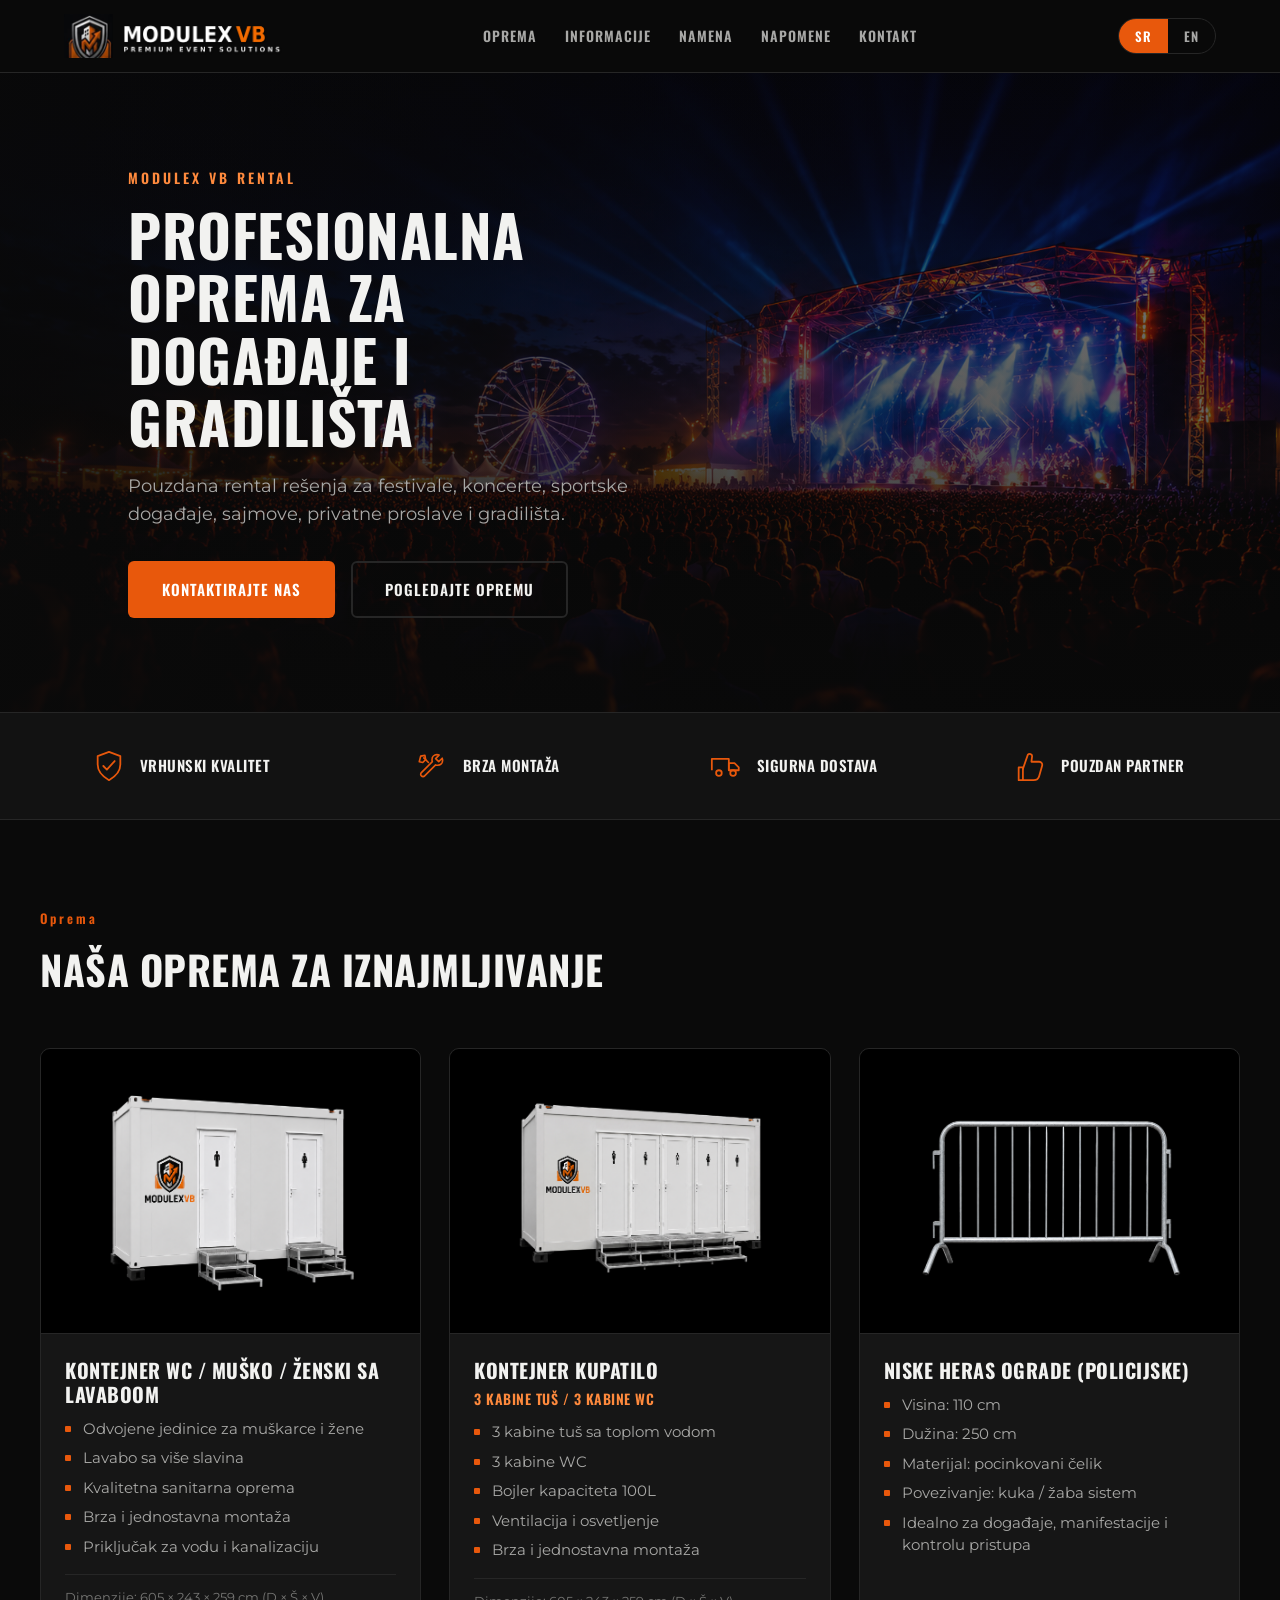
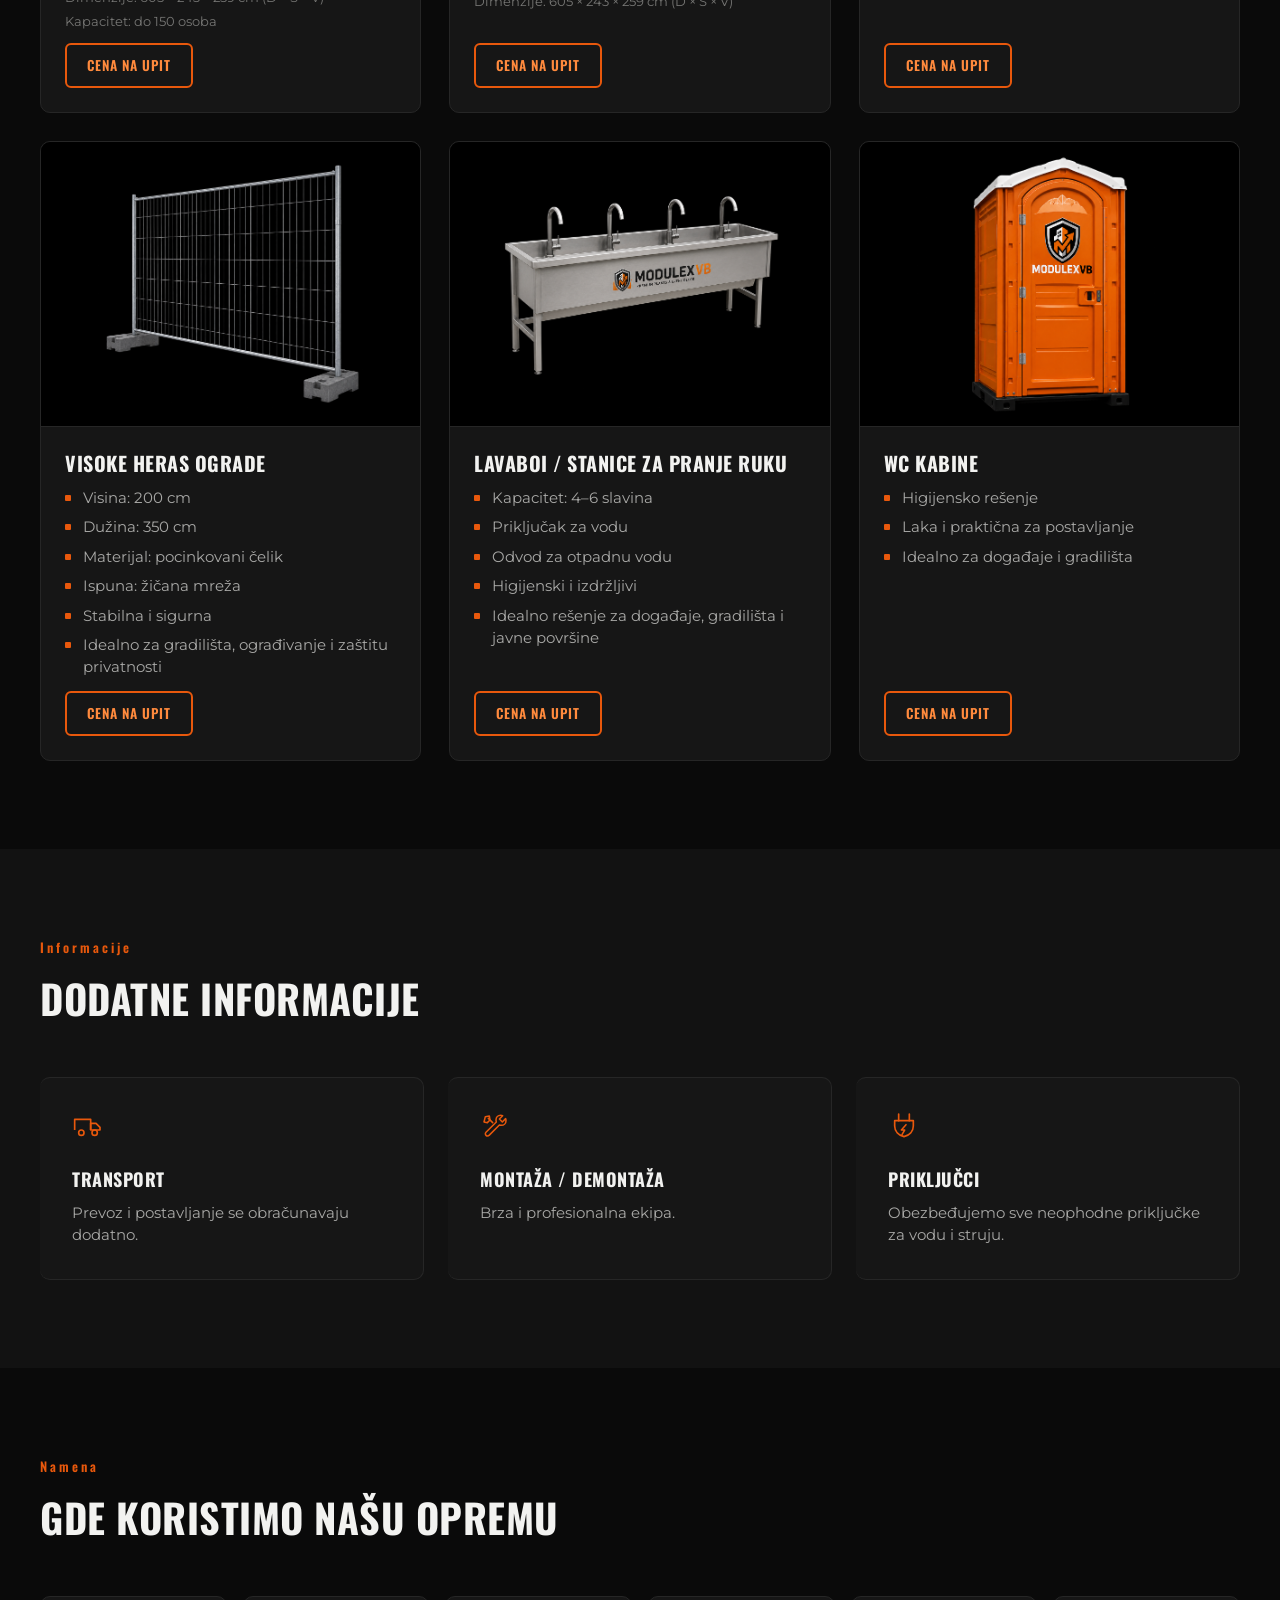
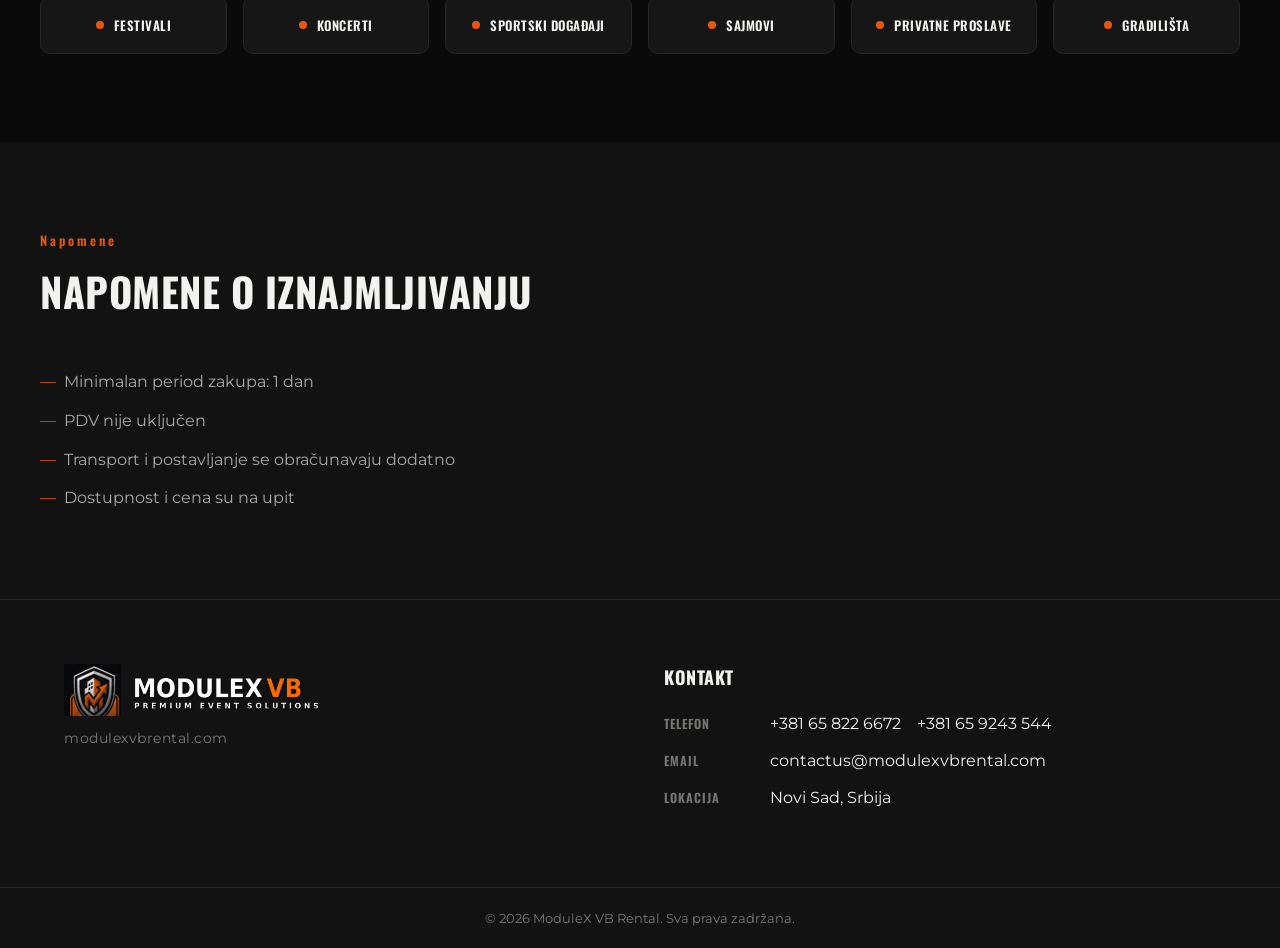
==== index.html @ 227550fa "changed the email address" ====
<!DOCTYPE html>
<html lang="sr">
<head>
<meta charset="UTF-8">
<meta name="viewport" content="width=device-width, initial-scale=1.0">
<title>ModuleX VB Rental — Profesionalna oprema za događaje i gradilišta</title>
<meta name="description" content="ModuleX VB Rental — premium rental oprema za festivale, koncerte, sportske događaje, sajmove i gradilišta. Kontejneri, Heras ograde, lavaboi, WC kabine.">
<link rel="icon" href="assets/logo.png" type="image/png">
<link rel="preconnect" href="https://fonts.googleapis.com">
<link rel="preconnect" href="https://fonts.gstatic.com" crossorigin>
<link href="https://fonts.googleapis.com/css2?family=Oswald:wght@500;600;700&family=Montserrat:wght@400;500;600;700&display=swap" rel="stylesheet">
<link rel="stylesheet" href="styles.css">
</head>
<body>

<header class="site-header" id="top">
  <div class="header-inner">
    <a href="#top" class="brand">
      <img src="assets/logo.png" alt="ModuleX VB Rental" class="brand-logo">
    </a>

    <nav class="main-nav" id="mainNav">
      <a href="#equipment" data-i18n="nav.equipment">Oprema</a>
      <a href="#info" data-i18n="nav.info">Informacije</a>
      <a href="#usecases" data-i18n="nav.usecases">Namena</a>
      <a href="#notes" data-i18n="nav.notes">Napomene</a>
      <a href="#contact" data-i18n="nav.contact">Kontakt</a>
    </nav>

    <div class="header-actions">
      <div class="lang-switch" role="group" aria-label="Language switch">
        <button type="button" class="lang-btn active" data-lang="sr">SR</button>
        <button type="button" class="lang-btn" data-lang="en">EN</button>
      </div>
      <button class="nav-toggle" id="navToggle" aria-label="Menu" aria-expanded="false">
        <span></span><span></span><span></span>
      </button>
    </div>
  </div>
</header>

<main>

  <!-- HERO -->
  <section class="hero">
    <div class="hero-bg" style="background-image:url('assets/hero-event.png')"></div>
    <div class="hero-scrim"></div>
    <div class="hero-content fade-in">
      <p class="eyebrow" data-i18n="hero.eyebrow">MODULEX VB RENTAL</p>
      <h1 data-i18n="hero.headline">Profesionalna oprema za događaje i gradilišta</h1>
      <p class="hero-sub" data-i18n="hero.sub">Pouzdana rental rešenja za festivale, koncerte, sportske događaje, sajmove, privatne proslave i gradilišta.</p>
      <div class="hero-ctas">
        <a href="#contact" class="btn btn-primary" data-i18n="hero.cta">Kontaktirajte nas</a>
        <a href="#equipment" class="btn btn-ghost" data-i18n="hero.cta2">Pogledajte opremu</a>
      </div>
    </div>
  </section>

  <!-- BENEFITS STRIP -->
  <section class="benefits">
    <div class="benefits-inner">
      <div class="benefit">
        <svg viewBox="0 0 48 48" class="benefit-icon"><path d="M24 4 L40 10 V22 C40 32 33 39 24 44 C15 39 8 32 8 22 V10 Z" fill="none" stroke="currentColor" stroke-width="2.5" stroke-linejoin="round"/><path d="M16 24 L21 29 L32 17" fill="none" stroke="currentColor" stroke-width="2.5" stroke-linecap="round" stroke-linejoin="round"/></svg>
        <span data-i18n="benefits.quality">Vrhunski kvalitet</span>
      </div>
      <div class="benefit">
        <svg viewBox="0 0 48 48" class="benefit-icon"><path d="M31 8C27 8 24 11 24 15C24 16 24.2 17 24.5 17.9L9 33.4C7.7 34.7 7.7 36.8 9 38C10.3 39.3 12.4 39.3 13.6 38L29.1 22.5C30 22.8 31 23 32 23C36 23 39 20 39 16C39 14.9 38.8 13.9 38.4 13L33.5 17.9L29.1 13.5L34 8.6C33.1 8.2 32.1 8 31 8Z" fill="none" stroke="currentColor" stroke-width="2.3" stroke-linejoin="round" stroke-linecap="round"/><path d="M8 10L14 9L15 15L11 19L6 18Z" fill="none" stroke="currentColor" stroke-width="2.3" stroke-linejoin="round"/><path d="M12.5 12.5L19 19" stroke="currentColor" stroke-width="2.3" stroke-linecap="round"/></svg>
        <span data-i18n="benefits.setup">Brza montaža</span>
      </div>
      <div class="benefit">
        <svg viewBox="0 0 48 48" class="benefit-icon"><path d="M4 30V14H28V30" fill="none" stroke="currentColor" stroke-width="2.5" stroke-linejoin="round"/><path d="M28 20H36L42 26V30H28Z" fill="none" stroke="currentColor" stroke-width="2.5" stroke-linejoin="round"/><circle cx="14" cy="34" r="4" fill="none" stroke="currentColor" stroke-width="2.5"/><circle cx="34" cy="34" r="4" fill="none" stroke="currentColor" stroke-width="2.5"/></svg>
        <span data-i18n="benefits.delivery">Sigurna dostava</span>
      </div>
      <div class="benefit">
        <svg viewBox="0 0 48 48" class="benefit-icon"><path d="M14 26V44H8V26Z" fill="none" stroke="currentColor" stroke-width="2.5" stroke-linejoin="round"/><path d="M14 28L21 8C23 6 27 7 27 10L26 18H37C40 18 42 21 41 24L37 38C36 42 33 44 29 44H14" fill="none" stroke="currentColor" stroke-width="2.5" stroke-linejoin="round" stroke-linecap="round"/></svg>
        <span data-i18n="benefits.partner">Pouzdan partner</span>
      </div>
    </div>
  </section>

  <!-- EQUIPMENT / PRODUCTS -->
  <section class="section" id="equipment">
    <div class="section-inner">
      <p class="section-eyebrow" data-i18n="equipment.eyebrow">Oprema</p>
      <h2 data-i18n="equipment.title">Naša oprema za iznajmljivanje</h2>

      <div class="product-grid">

        <!-- Product 1 -->
        <article class="product-card">
          <div class="product-media"><img src="assets/product-wc-container.png" alt="WC kontejner muško/žensko sa lavaboom"></div>
          <div class="product-body">
            <h3 data-i18n="p1.title">Kontejner WC / muško / ženski sa lavaboom</h3>
            <ul class="product-list">
              <li data-i18n="p1.b1">Odvojene jedinice za muškarce i žene</li>
              <li data-i18n="p1.b2">Lavabo sa više slavina</li>
              <li data-i18n="p1.b3">Kvalitetna sanitarna oprema</li>
              <li data-i18n="p1.b4">Brza i jednostavna montaža</li>
              <li data-i18n="p1.b5">Priključak za vodu i kanalizaciju</li>
            </ul>
            <div class="product-specs">
              <span data-i18n="p1.dim">Dimenzije: 605 × 243 × 259 cm (D × Š × V)</span>
              <span data-i18n="p1.cap">Kapacitet: do 150 osoba</span>
            </div>
            <a href="#contact" class="price-badge" data-i18n="price.onrequest">Cena na upit</a>
          </div>
        </article>

        <!-- Product 2 -->
        <article class="product-card">
          <div class="product-media"><img src="assets/product-bathroom-container.png" alt="Kontejner kupatilo"></div>
          <div class="product-body">
            <h3 data-i18n="p2.title">Kontejner kupatilo</h3>
            <p class="product-subtitle" data-i18n="p2.subtitle">3 kabine tuš / 3 kabine WC</p>
            <ul class="product-list">
              <li data-i18n="p2.b1">3 kabine tuš sa toplom vodom</li>
              <li data-i18n="p2.b2">3 kabine WC</li>
              <li data-i18n="p2.b3">Bojler kapaciteta 100L</li>
              <li data-i18n="p2.b4">Ventilacija i osvetljenje</li>
              <li data-i18n="p2.b5">Brza i jednostavna montaža</li>
            </ul>
            <div class="product-specs">
              <span data-i18n="p2.dim">Dimenzije: 605 × 243 × 259 cm (D × Š × V)</span>
            </div>
            <a href="#contact" class="price-badge" data-i18n="price.onrequest">Cena na upit</a>
          </div>
        </article>

        <!-- Product 3A -->
        <article class="product-card">
          <div class="product-media"><img src="assets/product-heras-low.png" alt="Niske Heras ograde"></div>
          <div class="product-body">
            <h3 data-i18n="p3a.title">Niske Heras ograde (policijske)</h3>
            <ul class="product-list">
              <li data-i18n="p3a.b1">Visina: 110 cm</li>
              <li data-i18n="p3a.b2">Dužina: 250 cm</li>
              <li data-i18n="p3a.b3">Materijal: pocinkovani čelik</li>
              <li data-i18n="p3a.b4">Povezivanje: kuka / žaba sistem</li>
              <li data-i18n="p3a.b5">Idealno za događaje, manifestacije i kontrolu pristupa</li>
            </ul>
            <a href="#contact" class="price-badge" data-i18n="price.onrequest">Cena na upit</a>
          </div>
        </article>

        <!-- Product 3B -->
        <article class="product-card">
          <div class="product-media"><img src="assets/product-heras-high.png" alt="Visoke Heras ograde"></div>
          <div class="product-body">
            <h3 data-i18n="p3b.title">Visoke Heras ograde</h3>
            <ul class="product-list">
              <li data-i18n="p3b.b1">Visina: 200 cm</li>
              <li data-i18n="p3b.b2">Dužina: 350 cm</li>
              <li data-i18n="p3b.b3">Materijal: pocinkovani čelik</li>
              <li data-i18n="p3b.b4">Ispuna: žičana mreža</li>
              <li data-i18n="p3b.b5">Stabilna i sigurna</li>
              <li data-i18n="p3b.b6">Idealno za gradilišta, ograđivanje i zaštitu privatnosti</li>
            </ul>
            <a href="#contact" class="price-badge" data-i18n="price.onrequest">Cena na upit</a>
          </div>
        </article>

        <!-- Product 4 -->
        <article class="product-card">
          <div class="product-media"><img src="assets/product-handwash.png" alt="Lavaboi / stanice za pranje ruku"></div>
          <div class="product-body">
            <h3 data-i18n="p4.title">Lavaboi / stanice za pranje ruku</h3>
            <ul class="product-list">
              <li data-i18n="p4.b1">Kapacitet: 4–6 slavina</li>
              <li data-i18n="p4.b2">Priključak za vodu</li>
              <li data-i18n="p4.b3">Odvod za otpadnu vodu</li>
              <li data-i18n="p4.b4">Higijenski i izdržljivi</li>
              <li data-i18n="p4.b5">Idealno rešenje za događaje, gradilišta i javne površine</li>
            </ul>
            <a href="#contact" class="price-badge" data-i18n="price.onrequest">Cena na upit</a>
          </div>
        </article>

        <!-- Product 5 -->
        <article class="product-card">
          <div class="product-media"><img src="assets/product-portable-wc.png" alt="WC kabine"></div>
          <div class="product-body">
            <h3 data-i18n="p5.title">WC kabine</h3>
            <ul class="product-list">
              <li data-i18n="p5.b1">Higijensko rešenje</li>
              <li data-i18n="p5.b2">Laka i praktična za postavljanje</li>
              <li data-i18n="p5.b3">Idealno za događaje i gradilišta</li>
            </ul>
            <a href="#contact" class="price-badge" data-i18n="price.onrequest">Cena na upit</a>
          </div>
        </article>

      </div>
    </div>
  </section>

  <!-- ADDITIONAL INFO -->
  <section class="section section-alt" id="info">
    <div class="section-inner">
      <p class="section-eyebrow" data-i18n="info.eyebrow">Informacije</p>
      <h2 data-i18n="info.title">Dodatne informacije</h2>
      <div class="info-grid">
        <div class="info-card">
          <svg viewBox="0 0 48 48" class="info-icon"><path d="M4 30V14H28V30" fill="none" stroke="currentColor" stroke-width="2.5" stroke-linejoin="round"/><path d="M28 20H36L42 26V30H28Z" fill="none" stroke="currentColor" stroke-width="2.5" stroke-linejoin="round"/><circle cx="14" cy="34" r="4" fill="none" stroke="currentColor" stroke-width="2.5"/><circle cx="34" cy="34" r="4" fill="none" stroke="currentColor" stroke-width="2.5"/></svg>
          <h3 data-i18n="info.transport.title">Transport</h3>
          <p data-i18n="info.transport.text">Prevoz i postavljanje se obračunavaju dodatno.</p>
        </div>
        <div class="info-card">
          <svg viewBox="0 0 48 48" class="info-icon"><path d="M31 8C27 8 24 11 24 15C24 16 24.2 17 24.5 17.9L9 33.4C7.7 34.7 7.7 36.8 9 38C10.3 39.3 12.4 39.3 13.6 38L29.1 22.5C30 22.8 31 23 32 23C36 23 39 20 39 16C39 14.9 38.8 13.9 38.4 13L33.5 17.9L29.1 13.5L34 8.6C33.1 8.2 32.1 8 31 8Z" fill="none" stroke="currentColor" stroke-width="2.3" stroke-linejoin="round" stroke-linecap="round"/><path d="M8 10L14 9L15 15L11 19L6 18Z" fill="none" stroke="currentColor" stroke-width="2.3" stroke-linejoin="round"/><path d="M12.5 12.5L19 19" stroke="currentColor" stroke-width="2.3" stroke-linecap="round"/></svg>
          <h3 data-i18n="info.install.title">Montaža / demontaža</h3>
          <p data-i18n="info.install.text">Brza i profesionalna ekipa.</p>
        </div>
        <div class="info-card">
          <svg viewBox="0 0 48 48" class="info-icon"><path d="M16 6V16M32 6V16" stroke="currentColor" stroke-width="2.5" stroke-linecap="round"/><path d="M10 16H38V24C38 32 32 38 24 40C16 38 10 32 10 24V16Z" fill="none" stroke="currentColor" stroke-width="2.5" stroke-linejoin="round"/><path d="M27 22L20 30H25L21 37" fill="none" stroke="currentColor" stroke-width="2.3" stroke-linecap="round" stroke-linejoin="round"/></svg>
          <h3 data-i18n="info.conn.title">Priključci</h3>
          <p data-i18n="info.conn.text">Obezbeđujemo sve neophodne priključke za vodu i struju.</p>
        </div>
      </div>
    </div>
  </section>

  <!-- USE CASES -->
  <section class="section" id="usecases">
    <div class="section-inner">
      <p class="section-eyebrow" data-i18n="usecases.eyebrow">Namena</p>
      <h2 data-i18n="usecases.title">Gde koristimo našu opremu</h2>
      <div class="usecase-strip">
        <div class="usecase"><span class="usecase-dot"></span><span data-i18n="usecases.festivals">Festivali</span></div>
        <div class="usecase"><span class="usecase-dot"></span><span data-i18n="usecases.concerts">Koncerti</span></div>
        <div class="usecase"><span class="usecase-dot"></span><span data-i18n="usecases.sports">Sportski događaji</span></div>
        <div class="usecase"><span class="usecase-dot"></span><span data-i18n="usecases.fairs">Sajmovi</span></div>
        <div class="usecase"><span class="usecase-dot"></span><span data-i18n="usecases.private">Privatne proslave</span></div>
        <div class="usecase"><span class="usecase-dot"></span><span data-i18n="usecases.sites">Gradilišta</span></div>
      </div>
    </div>
  </section>

  <!-- NOTES -->
  <section class="section section-alt" id="notes">
    <div class="section-inner">
      <p class="section-eyebrow" data-i18n="notes.eyebrow">Napomene</p>
      <h2 data-i18n="notes.title">Napomene o iznajmljivanju</h2>
      <ul class="notes-list">
        <li data-i18n="notes.n1">Minimalan period zakupa: 1 dan</li>
        <li data-i18n="notes.n2">PDV nije uključen</li>
        <li data-i18n="notes.n3">Transport i postavljanje se obračunavaju dodatno</li>
        <li data-i18n="notes.n4">Dostupnost i cena su na upit</li>
      </ul>
    </div>
  </section>

</main>

<!-- FOOTER / CONTACT -->
<footer class="site-footer" id="contact">
  <div class="footer-inner">
    <div class="footer-brand">
      <img src="assets/logo.png" alt="ModuleX VB Rental" class="footer-logo">
      <p class="footer-domain">modulexvbrental.com</p>
    </div>

    <div class="footer-contact">
      <h3 data-i18n="contact.title">Kontakt</h3>
      <div class="contact-row">
        <span class="contact-label" data-i18n="contact.phone">Telefon</span>
        <a href="tel:+381658226672">+381 65 822 6672</a>
        <a href="tel:+381659243544">+381 65 9243 544</a>
      </div>
      <div class="contact-row">
        <span class="contact-label" data-i18n="contact.email">Email</span>
        <a href="mailto:modulexre@proton.me">contactus@modulexvbrental.com</a>
      </div>
      <div class="contact-row">
        <span class="contact-label" data-i18n="contact.location">Lokacija</span>
        <span data-i18n="contact.locationValue">Novi Sad, Srbija</span>
      </div>
    </div>
  </div>
  <div class="footer-bottom">
    <p>&copy; 2026 ModuleX VB Rental. <span data-i18n="footer.rights">Sva prava zadržana.</span></p>
  </div>
</footer>

<script src="script.js"></script>
</body>
</html>
---- styles.css ----
/* ===== ModuleX VB Rental — styles.css ===== */

:root{
  --bg: #0a0a0a;
  --bg-alt: #121212;
  --panel: #161616;
  --panel-border: #262626;
  --text: #f2f2f0;
  --text-dim: #a8a8a6;
  --text-faint: #767674;
  --orange: #e8580c;
  --orange-light: #ff8a3d;
  --orange-glow: rgba(232, 88, 12, 0.35);

  --font-head: 'Oswald', 'Arial Narrow', sans-serif;
  --font-body: 'Montserrat', 'Segoe UI', sans-serif;

  --container: 1200px;
  --radius: 10px;
}

*, *::before, *::after{ box-sizing: border-box; }

html{ scroll-behavior: smooth; }

body{
  margin: 0;
  background: var(--bg);
  color: var(--text);
  font-family: var(--font-body);
  line-height: 1.55;
  -webkit-font-smoothing: antialiased;
}

h1, h2, h3{
  font-family: var(--font-head);
  font-weight: 700;
  text-transform: uppercase;
  letter-spacing: 0.5px;
  margin: 0 0 16px;
  color: var(--text);
}

p{ margin: 0 0 12px; color: var(--text-dim); }

a{ color: inherit; text-decoration: none; }

ul{ margin: 0; padding: 0; list-style: none; }

img{ max-width: 100%; display: block; }

/* ===== Header ===== */

.site-header{
  position: sticky;
  top: 0;
  z-index: 100;
  background: rgba(10,10,10,0.86);
  backdrop-filter: blur(10px);
  border-bottom: 1px solid var(--panel-border);
}

.header-inner{
  max-width: var(--container);
  margin: 0 auto;
  padding: 14px 24px;
  display: flex;
  align-items: center;
  justify-content: space-between;
  gap: 20px;
}

.brand{ display: flex; align-items: center; }
.brand-logo{ height: 44px; width: auto; }

.main-nav{
  display: flex;
  gap: 28px;
  flex: 1;
  justify-content: center;
}

.main-nav a{
  font-family: var(--font-head);
  font-size: 14px;
  font-weight: 600;
  letter-spacing: 1px;
  text-transform: uppercase;
  color: var(--text-dim);
  transition: color 0.2s ease;
  white-space: nowrap;
}

.main-nav a:hover{ color: var(--orange-light); }

.header-actions{ display: flex; align-items: center; gap: 16px; }

.lang-switch{
  display: flex;
  border: 1px solid var(--panel-border);
  border-radius: 999px;
  overflow: hidden;
}

.lang-btn{
  background: transparent;
  border: none;
  color: var(--text-dim);
  font-family: var(--font-head);
  font-size: 13px;
  font-weight: 600;
  letter-spacing: 1px;
  padding: 7px 16px;
  cursor: pointer;
  transition: background 0.2s ease, color 0.2s ease;
}

.lang-btn.active{
  background: var(--orange);
  color: #fff;
}

.lang-btn:not(.active):hover{ color: var(--text); }

.nav-toggle{
  display: none;
  flex-direction: column;
  gap: 5px;
  background: none;
  border: none;
  cursor: pointer;
  padding: 6px;
}

.nav-toggle span{
  width: 24px;
  height: 2px;
  background: var(--text);
  display: block;
}

/* ===== Hero ===== */

.hero{
  position: relative;
  min-height: 640px;
  display: flex;
  align-items: center;
  overflow: hidden;
  border-bottom: 1px solid var(--panel-border);
}

.hero-bg{
  position: absolute;
  inset: 0;
  background-size: cover;
  background-position: center;
  filter: saturate(1.1) contrast(1.05);
  transform: scale(1.02);
}

.hero-scrim{
  position: absolute;
  inset: 0;
  background:
    linear-gradient(180deg, rgba(10,10,10,0.35) 0%, rgba(10,10,10,0.55) 55%, rgba(10,10,10,0.85) 100%),
    linear-gradient(90deg, rgba(10,10,10,0.75) 0%, rgba(10,10,10,0.35) 55%, rgba(10,10,10,0.2) 100%);
}

.hero-content{
  position: relative;
  z-index: 2;
  margin: 0;
  padding: 0 24px 0 10%;
  width: 100%;
  max-width: 720px;
  opacity: 0;
  transform: translateY(18px);
  animation: fadeUp 0.9s ease forwards 0.15s;
}

@keyframes fadeUp{
  to{ opacity: 1; transform: translateY(0); }
}

.eyebrow{
  color: var(--orange-light);
  font-family: var(--font-head);
  font-weight: 600;
  letter-spacing: 3px;
  font-size: 14px;
  margin-bottom: 14px;
}

.hero h1{
  font-size: clamp(34px, 5vw, 58px);
  line-height: 1.08;
  margin-bottom: 20px;
  max-width: 14ch;
}

.hero-sub{
  font-size: 18px;
  color: var(--text-dim);
  max-width: 46ch;
  margin-bottom: 32px;
}

.hero-ctas{ display: flex; flex-wrap: wrap; gap: 16px; }

.btn{
  display: inline-flex;
  align-items: center;
  justify-content: center;
  padding: 15px 32px;
  font-family: var(--font-head);
  font-weight: 600;
  font-size: 15px;
  letter-spacing: 1px;
  text-transform: uppercase;
  border-radius: 6px;
  transition: transform 0.2s ease, box-shadow 0.2s ease, background 0.2s ease, border-color 0.2s ease;
  cursor: pointer;
  border: 2px solid transparent;
}

.btn-primary{
  background: var(--orange);
  color: #fff;
  box-shadow: 0 0 0 rgba(232,88,12,0);
}

.btn-primary:hover{
  box-shadow: 0 0 28px var(--orange-glow);
  transform: translateY(-2px);
}

.btn-ghost{
  background: transparent;
  border-color: var(--panel-border);
  color: var(--text);
}

.btn-ghost:hover{
  border-color: var(--orange);
  color: var(--orange-light);
  box-shadow: 0 0 20px var(--orange-glow);
}

/* ===== Benefits strip ===== */

.benefits{
  background: var(--bg-alt);
  border-bottom: 1px solid var(--panel-border);
  padding: 36px 24px;
}

.benefits-inner{
  max-width: var(--container);
  margin: 0 auto;
  display: grid;
  grid-template-columns: repeat(4, 1fr);
  gap: 24px;
}

.benefit{
  display: flex;
  align-items: center;
  gap: 14px;
  justify-content: center;
}

.benefit-icon{
  width: 34px;
  height: 34px;
  color: var(--orange);
  flex-shrink: 0;
}

.benefit span{
  font-family: var(--font-head);
  font-weight: 600;
  letter-spacing: 0.5px;
  font-size: 15px;
  text-transform: uppercase;
}

/* ===== Sections ===== */

.section{ padding: 88px 24px; }
.section-alt{ background: var(--bg-alt); }

.section-inner{ max-width: var(--container); margin: 0 auto; }

.section-eyebrow{
  color: var(--orange);
  font-family: var(--font-head);
  font-weight: 600;
  letter-spacing: 3px;
  font-size: 13px;
  margin-bottom: 10px;
}

.section h2{
  font-size: clamp(28px, 3.4vw, 40px);
  margin-bottom: 48px;
}

/* ===== Product grid ===== */

.product-grid{
  display: grid;
  grid-template-columns: repeat(3, 1fr);
  gap: 28px;
}

.product-card{
  background: var(--panel);
  border: 1px solid var(--panel-border);
  border-radius: var(--radius);
  overflow: hidden;
  display: flex;
  flex-direction: column;
  transition: border-color 0.25s ease, box-shadow 0.25s ease, transform 0.25s ease;
}

.product-card:hover{
  border-color: var(--orange);
  box-shadow: 0 0 32px var(--orange-glow);
  transform: translateY(-4px);
}

.product-media{
  aspect-ratio: 4/3;
  overflow: hidden;
  border-bottom: 1px solid var(--panel-border);
  background: #000;
}

.product-media img{ width: 100%; height: 100%; object-fit: contain; }

.product-body{
  padding: 24px;
  display: flex;
  flex-direction: column;
  gap: 12px;
  flex: 1;
}

.product-body h3{
  font-size: 20px;
  margin-bottom: 0;
  line-height: 1.2;
}

.product-subtitle{
  color: var(--orange-light);
  font-family: var(--font-head);
  font-weight: 600;
  letter-spacing: 0.5px;
  font-size: 14px;
  text-transform: uppercase;
  margin: -6px 0 0;
}

.product-list{ display: flex; flex-direction: column; gap: 7px; }

.product-list li{
  color: var(--text-dim);
  font-size: 14.5px;
  padding-left: 18px;
  position: relative;
}

.product-list li::before{
  content: '';
  position: absolute;
  left: 0;
  top: 8px;
  width: 6px;
  height: 6px;
  background: var(--orange);
  border-radius: 1px;
}

.product-specs{
  display: flex;
  flex-direction: column;
  gap: 4px;
  font-size: 13px;
  color: var(--text-faint);
  border-top: 1px solid var(--panel-border);
  padding-top: 12px;
  margin-top: 4px;
}

.price-badge{
  margin-top: auto;
  align-self: flex-start;
  background: transparent;
  border: 2px solid var(--orange);
  color: var(--orange-light);
  font-family: var(--font-head);
  font-weight: 600;
  letter-spacing: 1px;
  text-transform: uppercase;
  font-size: 13.5px;
  padding: 10px 20px;
  border-radius: 6px;
  transition: background 0.2s ease, color 0.2s ease, box-shadow 0.2s ease;
}

.price-badge:hover{
  background: var(--orange);
  color: #fff;
  box-shadow: 0 0 24px var(--orange-glow);
}

/* ===== Info grid ===== */

.info-grid{
  display: grid;
  grid-template-columns: repeat(3, 1fr);
  gap: 24px;
}

.info-card{
  background: var(--panel);
  border: 1px solid var(--panel-border);
  border-left: none;
  border-radius: var(--radius);
  padding: 32px;
  transition: border-color 0.25s ease;
}

.info-card:hover{ border-color: var(--orange); }

.info-icon{ width: 32px; height: 32px; color: var(--orange); margin-bottom: 16px; }

.info-card h3{ font-size: 18px; margin-bottom: 8px; }
.info-card p{ margin-bottom: 0; font-size: 14.5px; }

/* ===== Use cases ===== */

.usecase-strip{
  display: grid;
  grid-template-columns: repeat(6, 1fr);
  gap: 16px;
}

.usecase{
  display: flex;
  align-items: center;
  justify-content: center;
  gap: 10px;
  background: var(--panel);
  border: 1px solid var(--panel-border);
  border-radius: var(--radius);
  padding: 18px 10px;
  transition: border-color 0.25s ease, transform 0.2s ease;
  font-family: var(--font-head);
  font-weight: 600;
  letter-spacing: 0.5px;
  font-size: 13px;
  text-transform: uppercase;
  white-space: nowrap;
  overflow: hidden;
  text-overflow: ellipsis;
}

.usecase:hover{ border-color: var(--orange); transform: translateY(-2px); }

.usecase-dot{
  width: 8px;
  height: 8px;
  background: var(--orange);
  border-radius: 50%;
  flex-shrink: 0;
}

.usecase span{
  text-align: center;
}

/* ===== Notes ===== */

.notes-list{
  display: flex;
  flex-direction: column;
  gap: 14px;
  max-width: 680px;
}

.notes-list li{
  color: var(--text-dim);
  font-size: 16px;
  padding-left: 24px;
  position: relative;
}

.notes-list li::before{
  content: '—';
  position: absolute;
  left: 0;
  color: var(--orange);
}

/* ===== Footer ===== */

.site-footer{
  background: var(--bg-alt);
  border-top: 1px solid var(--panel-border);
}

.footer-inner{
  max-width: var(--container);
  margin: 0 auto;
  padding: 64px 24px;
  display: grid;
  grid-template-columns: 1fr 1fr;
  gap: 48px;
}

.footer-logo{ height: 52px; width: auto; margin-bottom: 12px; }
.footer-domain{ color: var(--text-faint); font-size: 14px; letter-spacing: 0.5px; }

.footer-contact h3{ font-size: 18px; margin-bottom: 20px; }

.contact-row{
  display: flex;
  flex-wrap: wrap;
  align-items: baseline;
  gap: 8px 16px;
  margin-bottom: 12px;
  font-size: 16px;
}

.contact-label{
  font-family: var(--font-head);
  font-weight: 600;
  letter-spacing: 1px;
  text-transform: uppercase;
  font-size: 12.5px;
  color: var(--text-faint);
  min-width: 90px;
}

.contact-row a{
  transition: color 0.2s ease;
}

.contact-row a:hover{ color: var(--orange-light); }

.footer-bottom{
  border-top: 1px solid var(--panel-border);
  padding: 20px 24px;
  text-align: center;
}

.footer-bottom p{
  margin: 0;
  font-size: 13px;
  color: var(--text-faint);
}

/* ===== Responsive ===== */

@media (max-width: 980px){
  .product-grid{ grid-template-columns: repeat(2, 1fr); }
  .info-grid{ grid-template-columns: 1fr 1fr; }
  .usecase-strip{ grid-template-columns: repeat(3, 1fr); }
  .benefits-inner{ grid-template-columns: repeat(2, 1fr); }
  .footer-inner{ grid-template-columns: 1fr; gap: 32px; }
}

@media (max-width: 760px){
  .main-nav{
    position: absolute;
    top: 100%;
    left: 0;
    right: 0;
    background: rgba(10,10,10,0.98);
    border-bottom: 1px solid var(--panel-border);
    flex-direction: column;
    gap: 0;
    padding: 8px 24px;
    max-height: 0;
    overflow: hidden;
    transition: max-height 0.3s ease;
  }

  .main-nav.open{ max-height: 400px; padding: 12px 24px 20px; }

  .main-nav a{
    padding: 12px 0;
    border-bottom: 1px solid var(--panel-border);
  }

  .main-nav a:last-child{ border-bottom: none; }

  .nav-toggle{ display: flex; }

  .hero{ min-height: 560px; }
  .hero-content{ padding: 0 20px; }

  .product-grid{ grid-template-columns: 1fr; }
  .info-grid{ grid-template-columns: 1fr; }
  .usecase-strip{ grid-template-columns: repeat(2, 1fr); }
  .benefits-inner{ grid-template-columns: 1fr; }

  .section{ padding: 60px 20px; }

  .contact-row{
    flex-direction: column;
    align-items: flex-start;
    gap: 6px;
    margin-bottom: 18px;
  }

  .contact-label{ margin-bottom: 2px; }
}

@media (max-width: 420px){
  .hero-ctas{ flex-direction: column; align-items: stretch; }
}
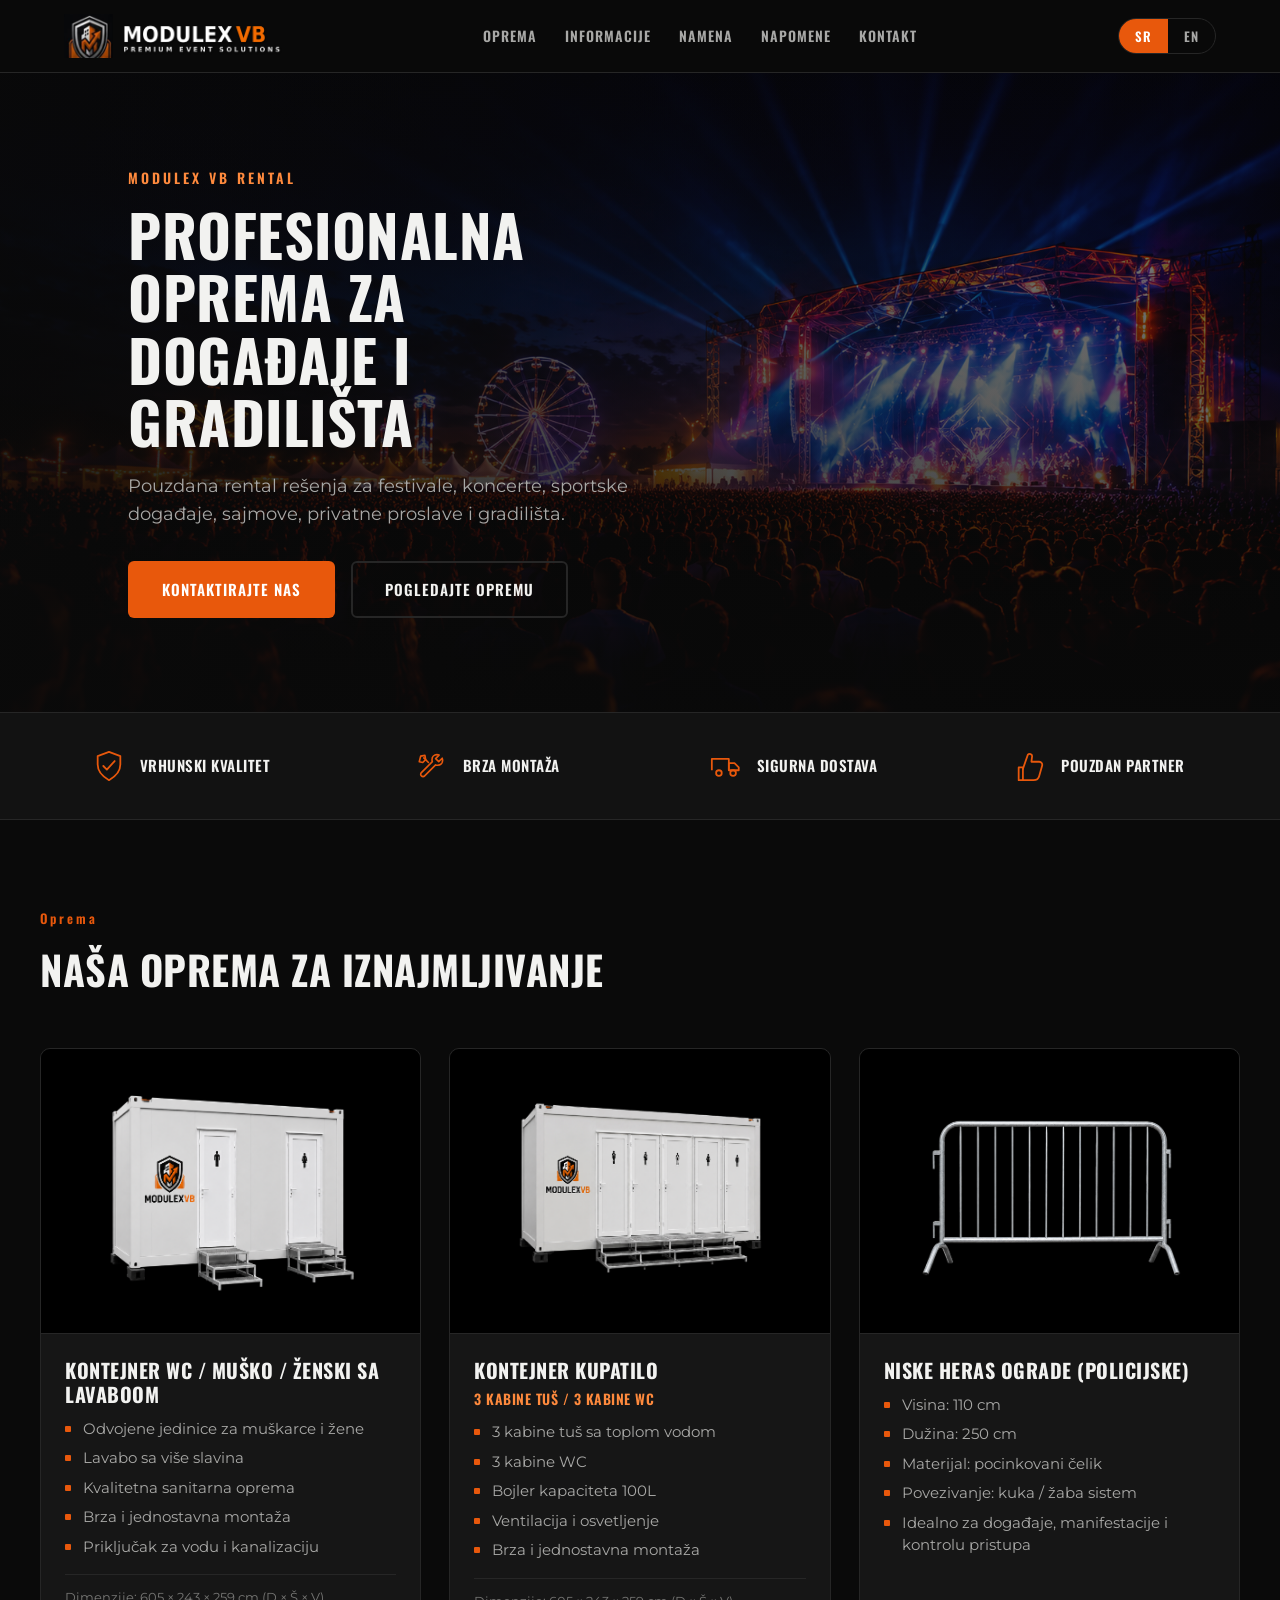
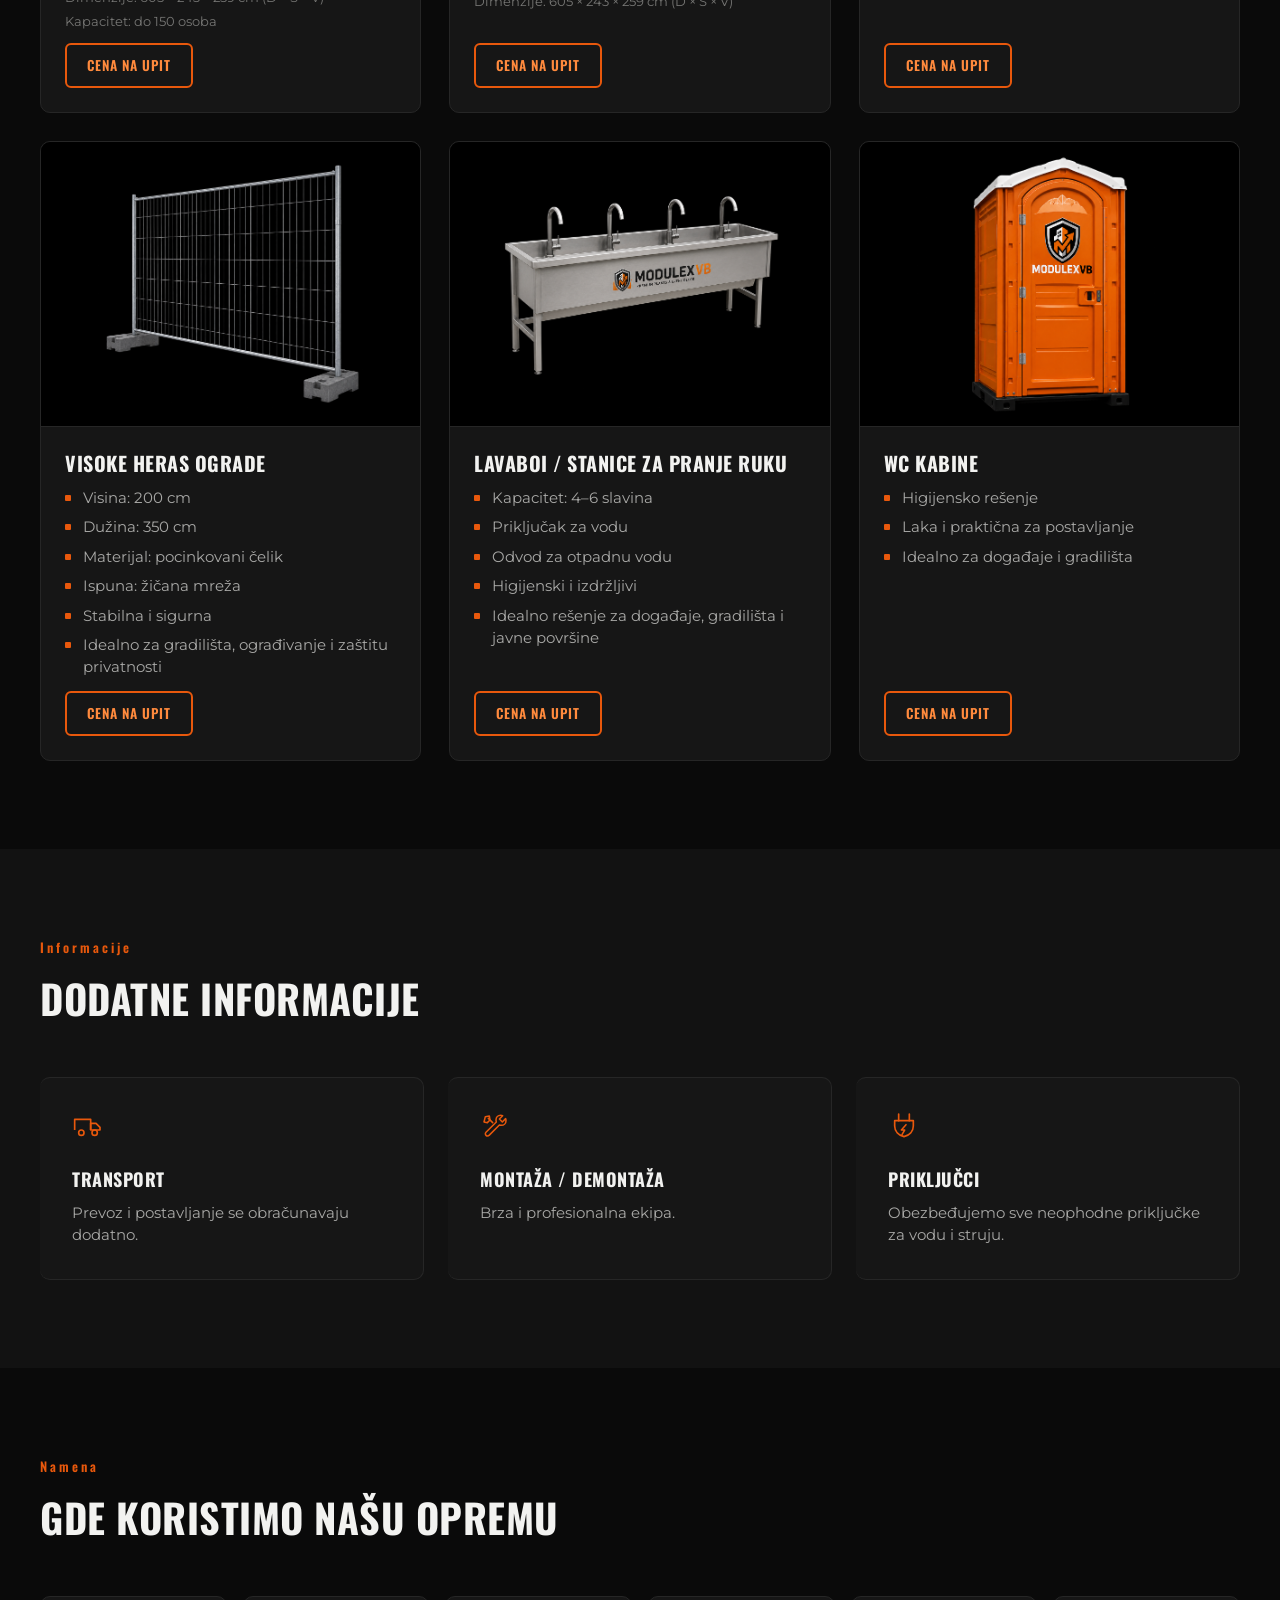
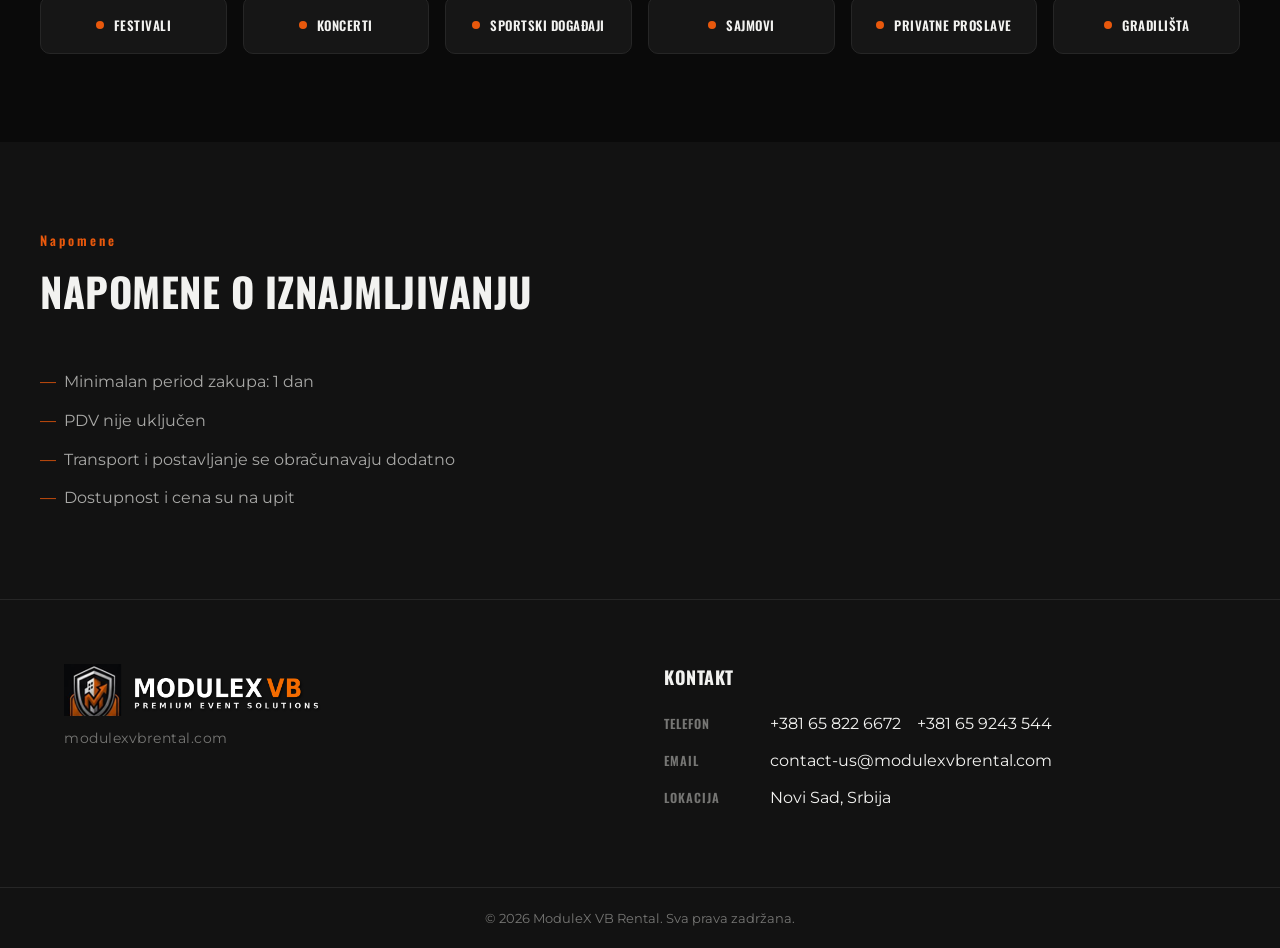
==== commit acd649b9: "updated group email name" ====
--- a/index.html
+++ b/index.html
@@ -267,7 +267,7 @@
       </div>
       <div class="contact-row">
         <span class="contact-label" data-i18n="contact.email">Email</span>
-        <a href="mailto:modulexre@proton.me">contactus@modulexvbrental.com</a>
+        <a href="mailto:modulexre@proton.me">contact-us@modulexvbrental.com</a>
       </div>
       <div class="contact-row">
         <span class="contact-label" data-i18n="contact.location">Lokacija</span>
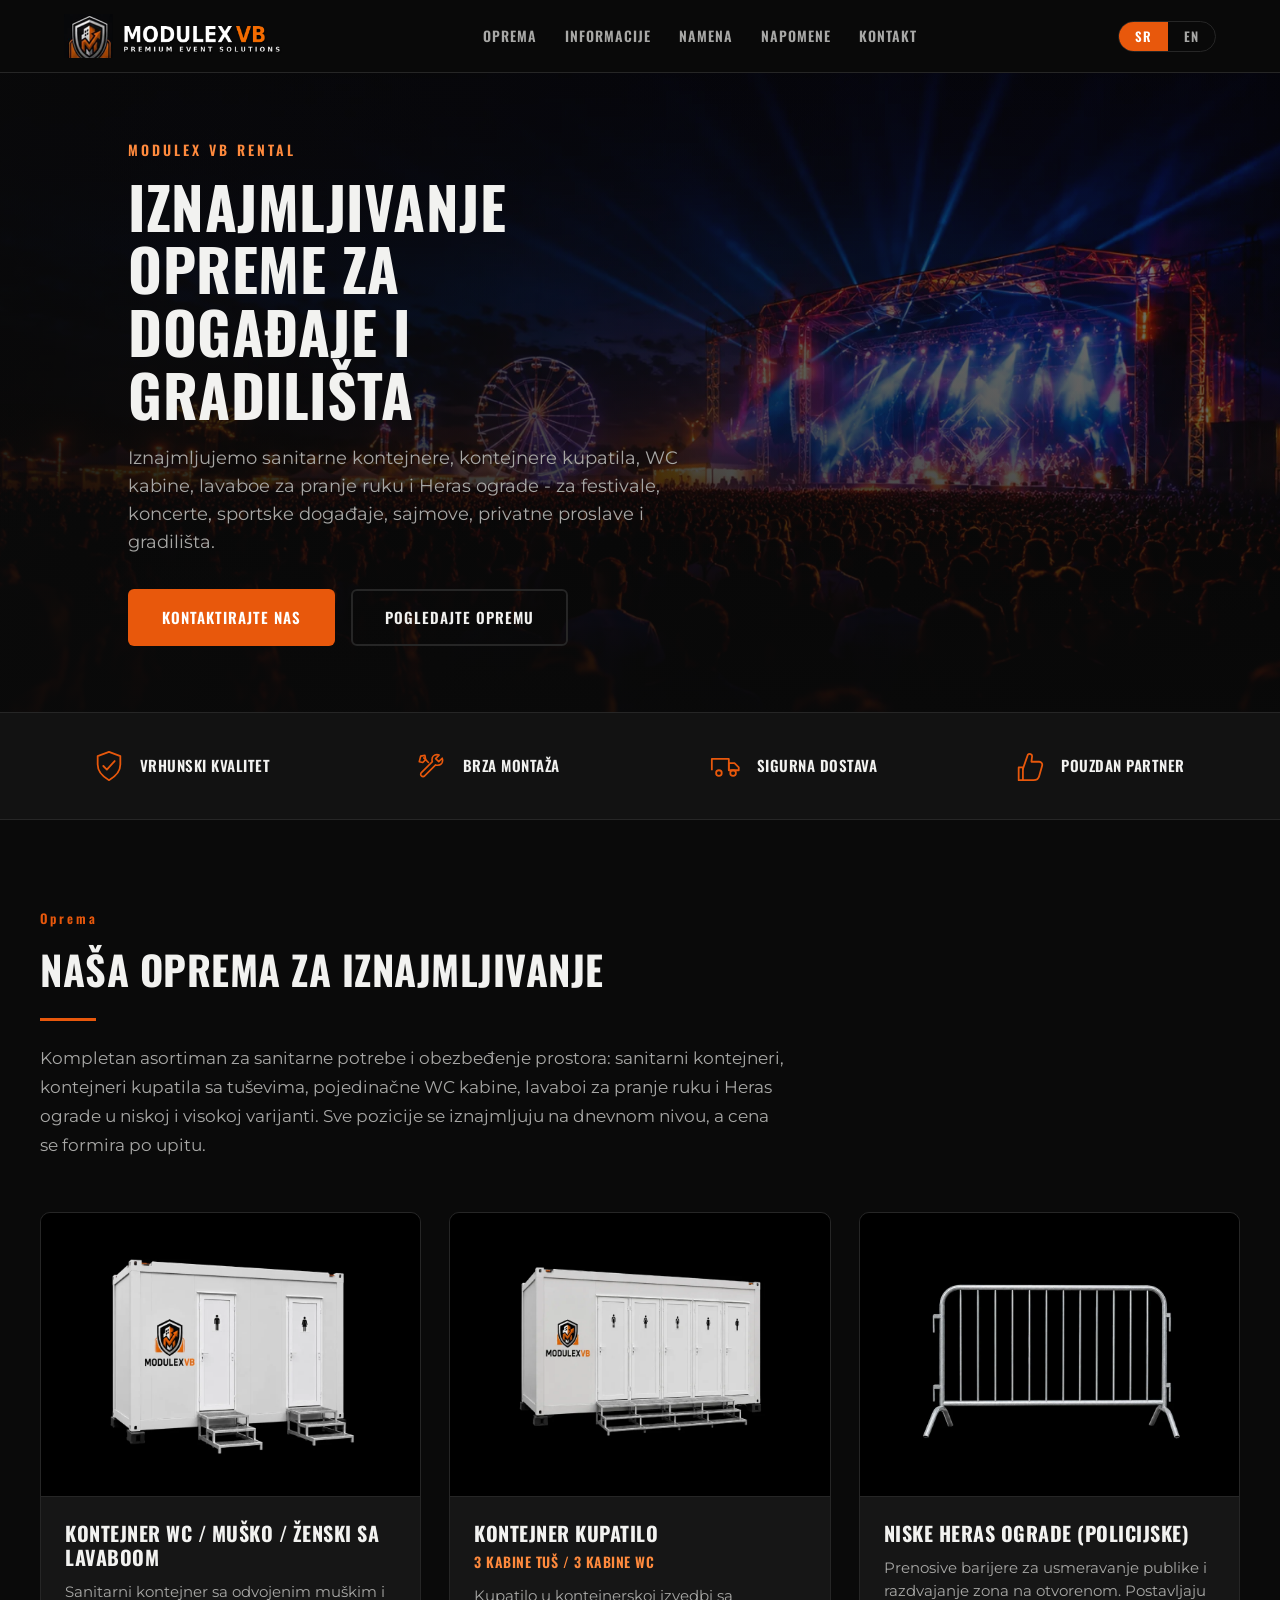
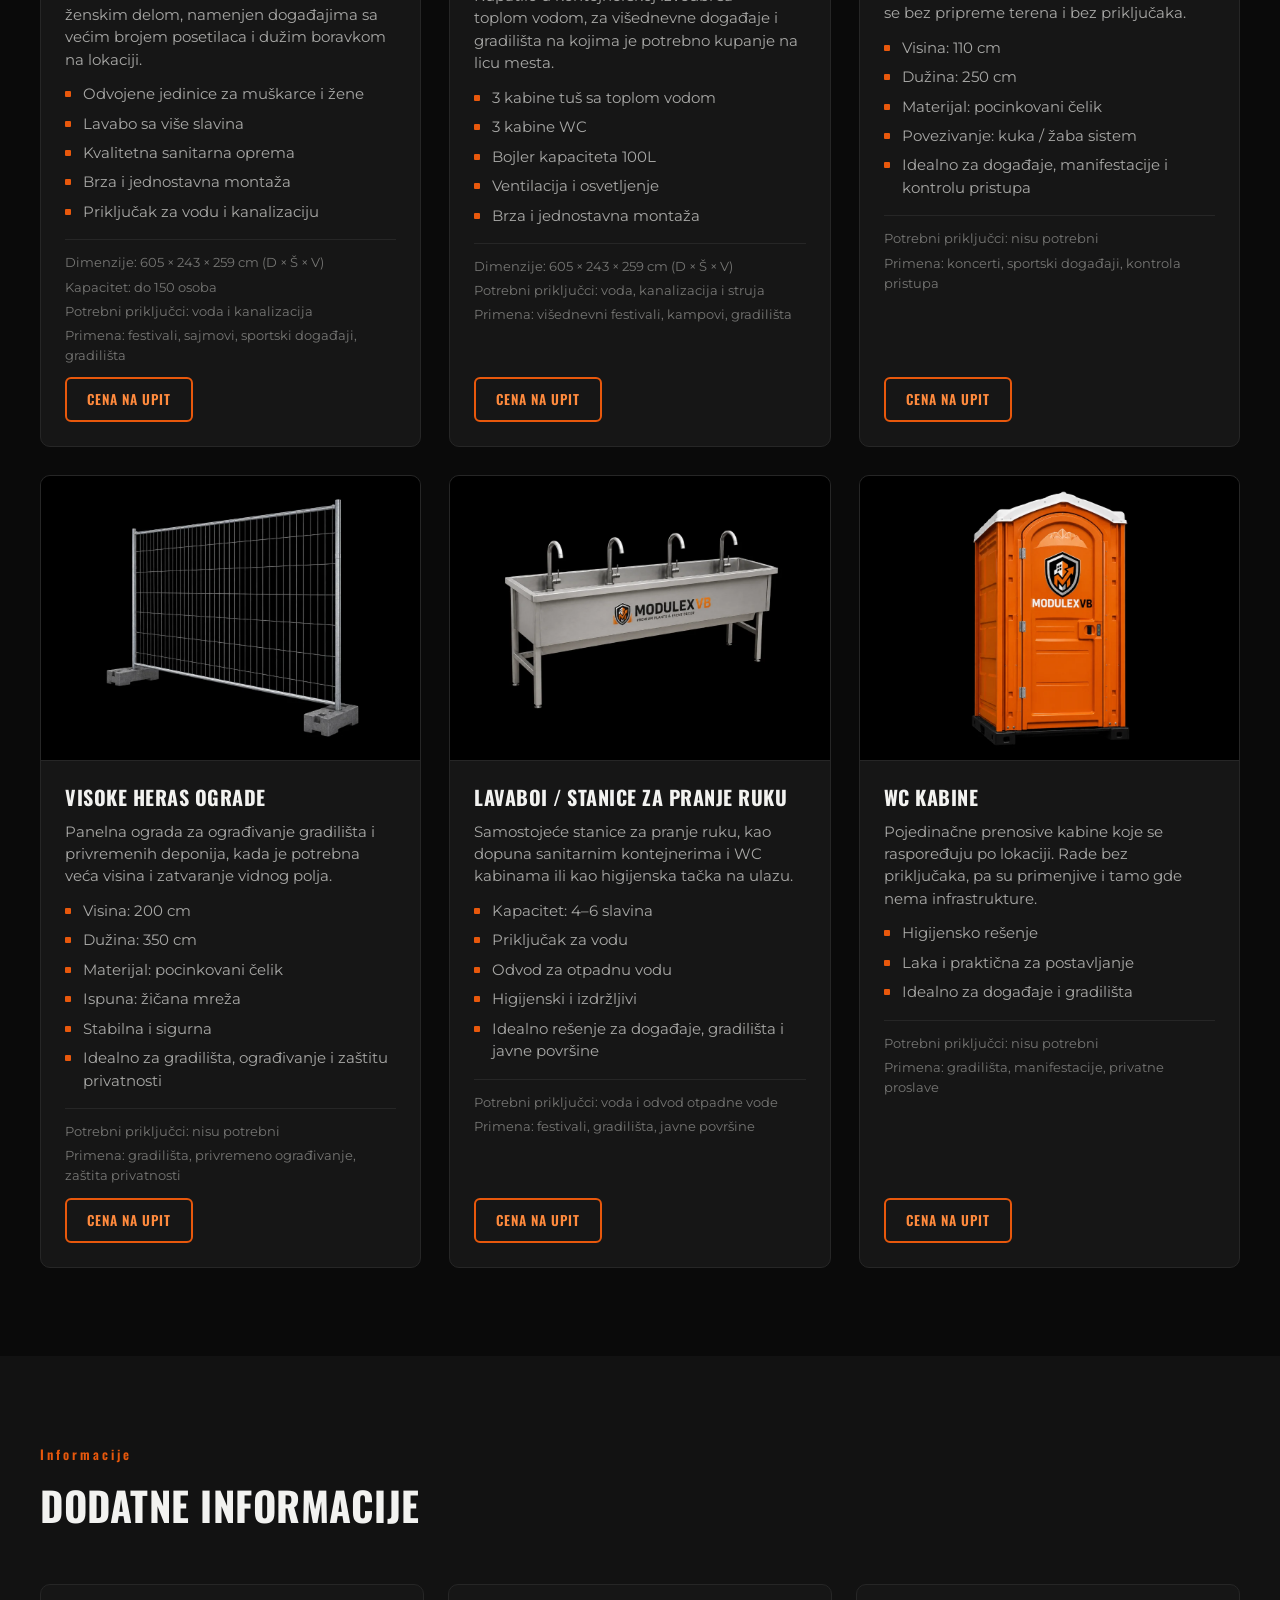
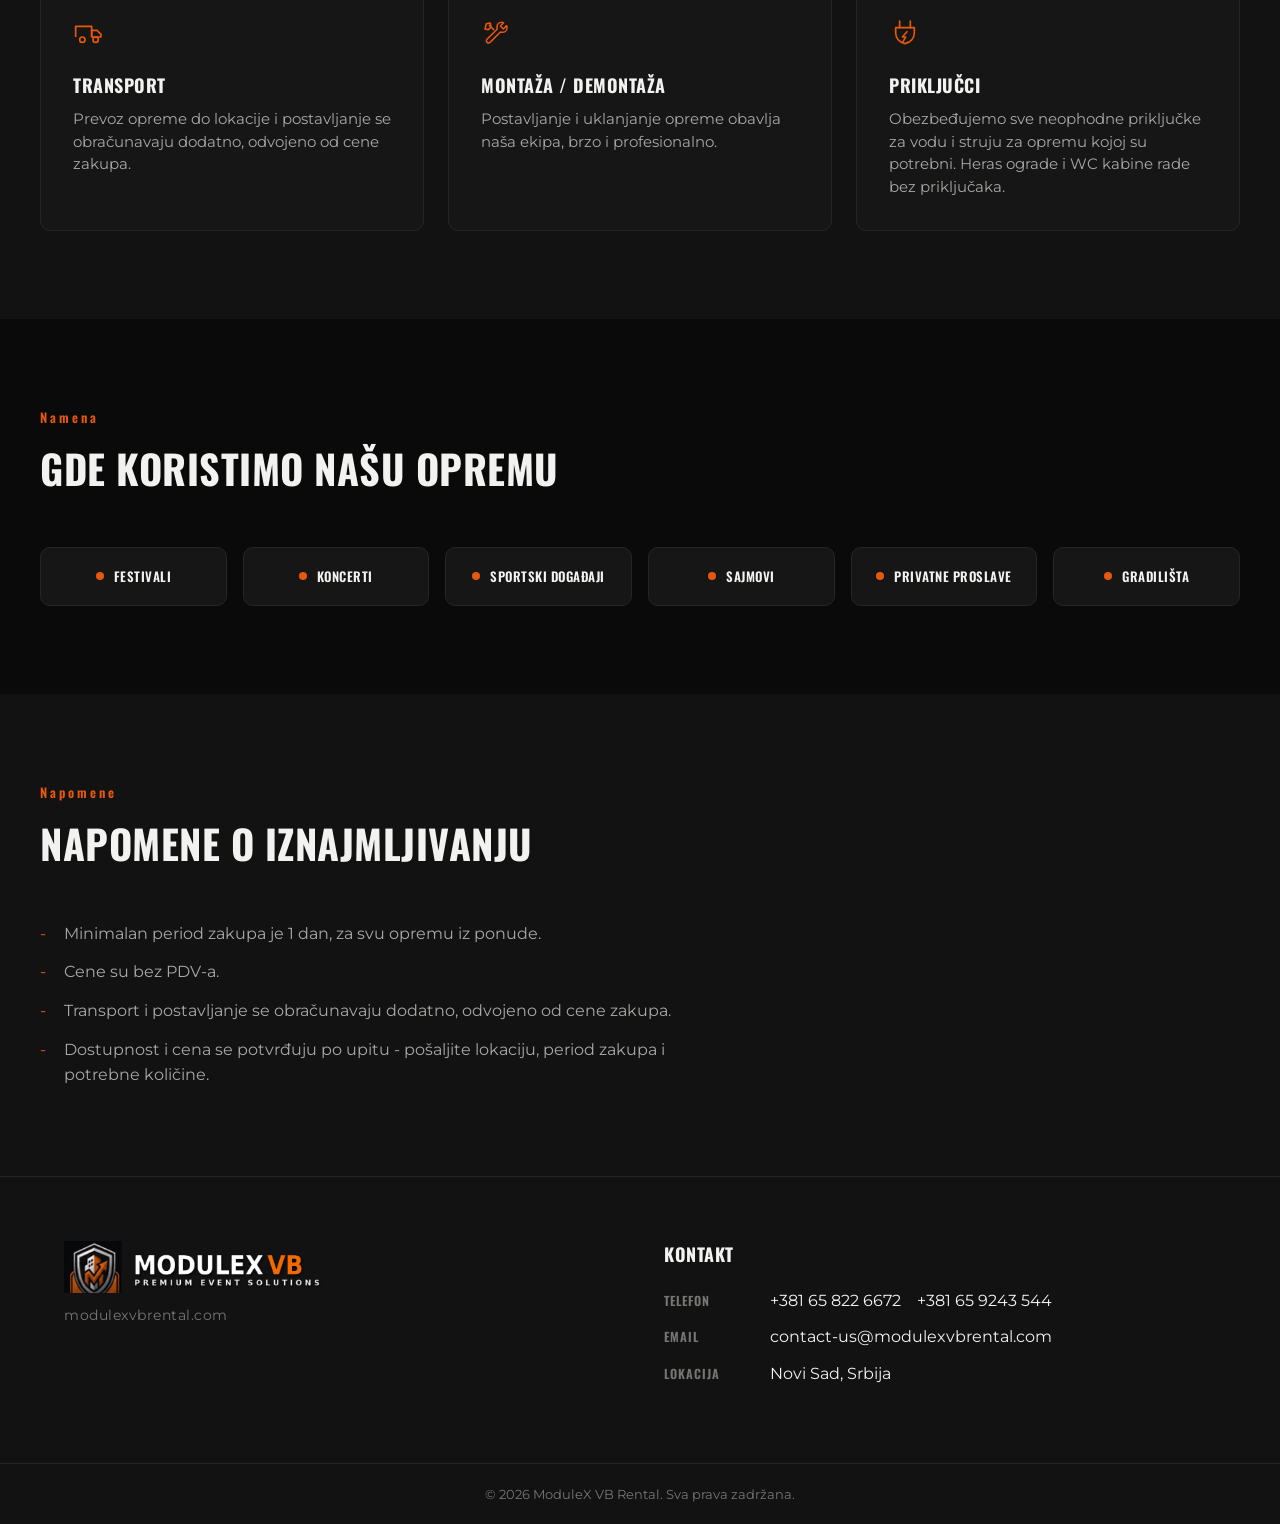
==== commit 4c5418db: "SEO optimization" ====
--- a/index.html
+++ b/index.html
@@ -1,38 +1,104 @@
 <!DOCTYPE html>
-<html lang="sr">
+<html lang="sr-Latn">
 <head>
 <meta charset="UTF-8">
 <meta name="viewport" content="width=device-width, initial-scale=1.0">
-<title>ModuleX VB Rental — Profesionalna oprema za događaje i gradilišta</title>
-<meta name="description" content="ModuleX VB Rental — premium rental oprema za festivale, koncerte, sportske događaje, sajmove i gradilišta. Kontejneri, Heras ograde, lavaboi, WC kabine.">
+<title>Iznajmljivanje opreme za događaje i gradilišta | ModuleX VB Rental</title>
+<meta name="description" content="ModuleX VB Rental iz Novog Sada iznajmljuje sanitarne WC kontejnere, kontejnere kupatila sa tuš kabinama, WC kabine, lavaboe za pranje ruku i niske i visoke Heras ograde za događaje i gradilišta.">
+<link rel="canonical" href="https://modulexvbrental.com/">
+<link rel="alternate" hreflang="sr-Latn" href="https://modulexvbrental.com/">
+<link rel="alternate" hreflang="en" href="https://modulexvbrental.com/en/">
+<link rel="alternate" hreflang="x-default" href="https://modulexvbrental.com/">
+
+<meta property="og:type" content="website">
+<meta property="og:site_name" content="ModuleX VB Rental">
+<meta property="og:locale" content="sr_RS">
+<meta property="og:locale:alternate" content="en_US">
+<meta property="og:url" content="https://modulexvbrental.com/">
+<meta property="og:title" content="Iznajmljivanje opreme za događaje i gradilišta | ModuleX VB Rental">
+<meta property="og:description" content="Sanitarni kontejneri, kontejneri kupatila, WC kabine, lavaboi i Heras ograde za iznajmljivanje. ModuleX VB Rental, Novi Sad.">
+<meta property="og:image" content="https://modulexvbrental.com/assets/hero-event.jpg">
+<meta property="og:image:width" content="1600">
+<meta property="og:image:height" content="900">
+<meta property="og:image:alt" content="Oprema ModuleX VB Rental na događaju">
+<meta name="twitter:card" content="summary_large_image">
+<meta name="twitter:title" content="Iznajmljivanje opreme za događaje i gradilišta | ModuleX VB Rental">
+<meta name="twitter:description" content="Sanitarni kontejneri, kontejneri kupatila, WC kabine, lavaboi i Heras ograde za iznajmljivanje. ModuleX VB Rental, Novi Sad.">
+<meta name="twitter:image" content="https://modulexvbrental.com/assets/hero-event.jpg">
+
 <link rel="icon" href="assets/logo.png" type="image/png">
+<link rel="apple-touch-icon" href="assets/logo.png">
 <link rel="preconnect" href="https://fonts.googleapis.com">
 <link rel="preconnect" href="https://fonts.gstatic.com" crossorigin>
+<link rel="preload" as="image" href="assets/hero-event.webp" type="image/webp">
 <link href="https://fonts.googleapis.com/css2?family=Oswald:wght@500;600;700&family=Montserrat:wght@400;500;600;700&display=swap" rel="stylesheet">
 <link rel="stylesheet" href="styles.css">
+
+<script type="application/ld+json">
+{
+  "@context": "https://schema.org",
+  "@type": "LocalBusiness",
+  "name": "ModuleX VB Rental",
+  "legalName": "MODULEX VB DOO NOVI SAD",
+  "url": "https://modulexvbrental.com/",
+  "logo": "https://modulexvbrental.com/assets/logo.png",
+  "image": "https://modulexvbrental.com/assets/hero-event.jpg",
+  "description": "Iznajmljivanje sanitarnih kontejnera, kontejnera kupatila, WC kabina, lavaboa za pranje ruku i Heras ograda za događaje i gradilišta.",
+  "email": "contact-us@modulexvbrental.com",
+  "telephone": "+381658226672",
+  "taxID": "115804773",
+  "identifier": "22317431",
+  "foundingDate": "2026-07-06",
+  "address": {
+    "@type": "PostalAddress",
+    "addressLocality": "Novi Sad",
+    "postalCode": "21000",
+    "addressCountry": "RS"
+  },
+  "areaServed": {
+    "@type": "Country",
+    "name": "Serbia"
+  },
+  "contactPoint": [
+    {
+      "@type": "ContactPoint",
+      "contactType": "sales",
+      "telephone": "+381658226672",
+      "email": "contact-us@modulexvbrental.com",
+      "availableLanguage": ["sr", "en"]
+    },
+    {
+      "@type": "ContactPoint",
+      "contactType": "sales",
+      "telephone": "+381659243544",
+      "availableLanguage": ["sr", "en"]
+    }
+  ]
+}
+</script>
 </head>
 <body>
 
 <header class="site-header" id="top">
   <div class="header-inner">
     <a href="#top" class="brand">
-      <img src="assets/logo.png" alt="ModuleX VB Rental" class="brand-logo">
+      <img src="assets/logo.png" alt="ModuleX VB Rental" class="brand-logo" width="720" height="145" fetchpriority="high">
     </a>
 
-    <nav class="main-nav" id="mainNav">
-      <a href="#equipment" data-i18n="nav.equipment">Oprema</a>
-      <a href="#info" data-i18n="nav.info">Informacije</a>
-      <a href="#usecases" data-i18n="nav.usecases">Namena</a>
-      <a href="#notes" data-i18n="nav.notes">Napomene</a>
-      <a href="#contact" data-i18n="nav.contact">Kontakt</a>
+    <nav class="main-nav" id="mainNav" aria-label="Glavna navigacija">
+      <a href="#equipment">Oprema</a>
+      <a href="#info">Informacije</a>
+      <a href="#usecases">Namena</a>
+      <a href="#notes">Napomene</a>
+      <a href="#contact">Kontakt</a>
     </nav>
 
     <div class="header-actions">
-      <div class="lang-switch" role="group" aria-label="Language switch">
-        <button type="button" class="lang-btn active" data-lang="sr">SR</button>
-        <button type="button" class="lang-btn" data-lang="en">EN</button>
-      </div>
-      <button class="nav-toggle" id="navToggle" aria-label="Menu" aria-expanded="false">
+      <div class="lang-switch" role="group" aria-label="Izbor jezika / Language">
+        <a class="lang-btn active" href="index.html" hreflang="sr-Latn" lang="sr-Latn" aria-current="page">SR</a>
+        <a class="lang-btn" href="en/index.html" hreflang="en" lang="en">EN</a>
+      </div>
+      <button type="button" class="nav-toggle" id="navToggle" aria-label="Meni" aria-expanded="false" aria-controls="mainNav">
         <span></span><span></span><span></span>
       </button>
     </div>
@@ -41,242 +107,286 @@
 
 <main>
 
-  <!-- HERO -->
   <section class="hero">
-    <div class="hero-bg" style="background-image:url('assets/hero-event.png')"></div>
+    <div class="hero-bg"></div>
     <div class="hero-scrim"></div>
-    <div class="hero-content fade-in">
-      <p class="eyebrow" data-i18n="hero.eyebrow">MODULEX VB RENTAL</p>
-      <h1 data-i18n="hero.headline">Profesionalna oprema za događaje i gradilišta</h1>
-      <p class="hero-sub" data-i18n="hero.sub">Pouzdana rental rešenja za festivale, koncerte, sportske događaje, sajmove, privatne proslave i gradilišta.</p>
+    <div class="hero-content">
+      <p class="eyebrow">MODULEX VB RENTAL</p>
+      <h1>Iznajmljivanje opreme za događaje i gradilišta</h1>
+      <p class="hero-sub">Iznajmljujemo sanitarne kontejnere, kontejnere kupatila, WC kabine, lavaboe za pranje ruku i Heras ograde - za festivale, koncerte, sportske događaje, sajmove, privatne proslave i gradilišta.</p>
       <div class="hero-ctas">
-        <a href="#contact" class="btn btn-primary" data-i18n="hero.cta">Kontaktirajte nas</a>
-        <a href="#equipment" class="btn btn-ghost" data-i18n="hero.cta2">Pogledajte opremu</a>
-      </div>
-    </div>
-  </section>
-
-  <!-- BENEFITS STRIP -->
-  <section class="benefits">
+        <a href="#contact" class="btn btn-primary">Kontaktirajte nas</a>
+        <a href="#equipment" class="btn btn-ghost">Pogledajte opremu</a>
+      </div>
+    </div>
+  </section>
+
+  <section class="benefits" aria-label="Zašto ModuleX VB Rental">
     <div class="benefits-inner">
       <div class="benefit">
-        <svg viewBox="0 0 48 48" class="benefit-icon"><path d="M24 4 L40 10 V22 C40 32 33 39 24 44 C15 39 8 32 8 22 V10 Z" fill="none" stroke="currentColor" stroke-width="2.5" stroke-linejoin="round"/><path d="M16 24 L21 29 L32 17" fill="none" stroke="currentColor" stroke-width="2.5" stroke-linecap="round" stroke-linejoin="round"/></svg>
-        <span data-i18n="benefits.quality">Vrhunski kvalitet</span>
+        <svg viewBox="0 0 48 48" class="benefit-icon" aria-hidden="true"><path d="M24 4 L40 10 V22 C40 32 33 39 24 44 C15 39 8 32 8 22 V10 Z" fill="none" stroke="currentColor" stroke-width="2.5" stroke-linejoin="round"/><path d="M16 24 L21 29 L32 17" fill="none" stroke="currentColor" stroke-width="2.5" stroke-linecap="round" stroke-linejoin="round"/></svg>
+        <span>Vrhunski kvalitet</span>
       </div>
       <div class="benefit">
-        <svg viewBox="0 0 48 48" class="benefit-icon"><path d="M31 8C27 8 24 11 24 15C24 16 24.2 17 24.5 17.9L9 33.4C7.7 34.7 7.7 36.8 9 38C10.3 39.3 12.4 39.3 13.6 38L29.1 22.5C30 22.8 31 23 32 23C36 23 39 20 39 16C39 14.9 38.8 13.9 38.4 13L33.5 17.9L29.1 13.5L34 8.6C33.1 8.2 32.1 8 31 8Z" fill="none" stroke="currentColor" stroke-width="2.3" stroke-linejoin="round" stroke-linecap="round"/><path d="M8 10L14 9L15 15L11 19L6 18Z" fill="none" stroke="currentColor" stroke-width="2.3" stroke-linejoin="round"/><path d="M12.5 12.5L19 19" stroke="currentColor" stroke-width="2.3" stroke-linecap="round"/></svg>
-        <span data-i18n="benefits.setup">Brza montaža</span>
+        <svg viewBox="0 0 48 48" class="benefit-icon" aria-hidden="true"><path d="M31 8C27 8 24 11 24 15C24 16 24.2 17 24.5 17.9L9 33.4C7.7 34.7 7.7 36.8 9 38C10.3 39.3 12.4 39.3 13.6 38L29.1 22.5C30 22.8 31 23 32 23C36 23 39 20 39 16C39 14.9 38.8 13.9 38.4 13L33.5 17.9L29.1 13.5L34 8.6C33.1 8.2 32.1 8 31 8Z" fill="none" stroke="currentColor" stroke-width="2.3" stroke-linejoin="round" stroke-linecap="round"/><path d="M8 10L14 9L15 15L11 19L6 18Z" fill="none" stroke="currentColor" stroke-width="2.3" stroke-linejoin="round"/><path d="M12.5 12.5L19 19" stroke="currentColor" stroke-width="2.3" stroke-linecap="round"/></svg>
+        <span>Brza montaža</span>
       </div>
       <div class="benefit">
-        <svg viewBox="0 0 48 48" class="benefit-icon"><path d="M4 30V14H28V30" fill="none" stroke="currentColor" stroke-width="2.5" stroke-linejoin="round"/><path d="M28 20H36L42 26V30H28Z" fill="none" stroke="currentColor" stroke-width="2.5" stroke-linejoin="round"/><circle cx="14" cy="34" r="4" fill="none" stroke="currentColor" stroke-width="2.5"/><circle cx="34" cy="34" r="4" fill="none" stroke="currentColor" stroke-width="2.5"/></svg>
-        <span data-i18n="benefits.delivery">Sigurna dostava</span>
+        <svg viewBox="0 0 48 48" class="benefit-icon" aria-hidden="true"><path d="M4 30V14H28V30" fill="none" stroke="currentColor" stroke-width="2.5" stroke-linejoin="round"/><path d="M28 20H36L42 26V30H28Z" fill="none" stroke="currentColor" stroke-width="2.5" stroke-linejoin="round"/><circle cx="14" cy="34" r="4" fill="none" stroke="currentColor" stroke-width="2.5"/><circle cx="34" cy="34" r="4" fill="none" stroke="currentColor" stroke-width="2.5"/></svg>
+        <span>Sigurna dostava</span>
       </div>
       <div class="benefit">
-        <svg viewBox="0 0 48 48" class="benefit-icon"><path d="M14 26V44H8V26Z" fill="none" stroke="currentColor" stroke-width="2.5" stroke-linejoin="round"/><path d="M14 28L21 8C23 6 27 7 27 10L26 18H37C40 18 42 21 41 24L37 38C36 42 33 44 29 44H14" fill="none" stroke="currentColor" stroke-width="2.5" stroke-linejoin="round" stroke-linecap="round"/></svg>
-        <span data-i18n="benefits.partner">Pouzdan partner</span>
-      </div>
-    </div>
-  </section>
-
-  <!-- EQUIPMENT / PRODUCTS -->
+        <svg viewBox="0 0 48 48" class="benefit-icon" aria-hidden="true"><path d="M14 26V44H8V26Z" fill="none" stroke="currentColor" stroke-width="2.5" stroke-linejoin="round"/><path d="M14 28L21 8C23 6 27 7 27 10L26 18H37C40 18 42 21 41 24L37 38C36 42 33 44 29 44H14" fill="none" stroke="currentColor" stroke-width="2.5" stroke-linejoin="round" stroke-linecap="round"/></svg>
+        <span>Pouzdan partner</span>
+      </div>
+    </div>
+  </section>
+
   <section class="section" id="equipment">
     <div class="section-inner">
-      <p class="section-eyebrow" data-i18n="equipment.eyebrow">Oprema</p>
-      <h2 data-i18n="equipment.title">Naša oprema za iznajmljivanje</h2>
+      <p class="section-eyebrow">Oprema</p>
+      <h2>Naša oprema za iznajmljivanje</h2>
+      <p class="section-lead">Kompletan asortiman za sanitarne potrebe i obezbeđenje prostora: sanitarni kontejneri, kontejneri kupatila sa tuševima, pojedinačne WC kabine, lavaboi za pranje ruku i Heras ograde u niskoj i visokoj varijanti. Sve pozicije se iznajmljuju na dnevnom nivou, a cena se formira po upitu.</p>
 
       <div class="product-grid">
 
-        <!-- Product 1 -->
-        <article class="product-card">
-          <div class="product-media"><img src="assets/product-wc-container.png" alt="WC kontejner muško/žensko sa lavaboom"></div>
-          <div class="product-body">
-            <h3 data-i18n="p1.title">Kontejner WC / muško / ženski sa lavaboom</h3>
-            <ul class="product-list">
-              <li data-i18n="p1.b1">Odvojene jedinice za muškarce i žene</li>
-              <li data-i18n="p1.b2">Lavabo sa više slavina</li>
-              <li data-i18n="p1.b3">Kvalitetna sanitarna oprema</li>
-              <li data-i18n="p1.b4">Brza i jednostavna montaža</li>
-              <li data-i18n="p1.b5">Priključak za vodu i kanalizaciju</li>
-            </ul>
-            <div class="product-specs">
-              <span data-i18n="p1.dim">Dimenzije: 605 × 243 × 259 cm (D × Š × V)</span>
-              <span data-i18n="p1.cap">Kapacitet: do 150 osoba</span>
-            </div>
-            <a href="#contact" class="price-badge" data-i18n="price.onrequest">Cena na upit</a>
-          </div>
-        </article>
-
-        <!-- Product 2 -->
-        <article class="product-card">
-          <div class="product-media"><img src="assets/product-bathroom-container.png" alt="Kontejner kupatilo"></div>
-          <div class="product-body">
-            <h3 data-i18n="p2.title">Kontejner kupatilo</h3>
-            <p class="product-subtitle" data-i18n="p2.subtitle">3 kabine tuš / 3 kabine WC</p>
-            <ul class="product-list">
-              <li data-i18n="p2.b1">3 kabine tuš sa toplom vodom</li>
-              <li data-i18n="p2.b2">3 kabine WC</li>
-              <li data-i18n="p2.b3">Bojler kapaciteta 100L</li>
-              <li data-i18n="p2.b4">Ventilacija i osvetljenje</li>
-              <li data-i18n="p2.b5">Brza i jednostavna montaža</li>
-            </ul>
-            <div class="product-specs">
-              <span data-i18n="p2.dim">Dimenzije: 605 × 243 × 259 cm (D × Š × V)</span>
-            </div>
-            <a href="#contact" class="price-badge" data-i18n="price.onrequest">Cena na upit</a>
-          </div>
-        </article>
-
-        <!-- Product 3A -->
-        <article class="product-card">
-          <div class="product-media"><img src="assets/product-heras-low.png" alt="Niske Heras ograde"></div>
-          <div class="product-body">
-            <h3 data-i18n="p3a.title">Niske Heras ograde (policijske)</h3>
-            <ul class="product-list">
-              <li data-i18n="p3a.b1">Visina: 110 cm</li>
-              <li data-i18n="p3a.b2">Dužina: 250 cm</li>
-              <li data-i18n="p3a.b3">Materijal: pocinkovani čelik</li>
-              <li data-i18n="p3a.b4">Povezivanje: kuka / žaba sistem</li>
-              <li data-i18n="p3a.b5">Idealno za događaje, manifestacije i kontrolu pristupa</li>
-            </ul>
-            <a href="#contact" class="price-badge" data-i18n="price.onrequest">Cena na upit</a>
-          </div>
-        </article>
-
-        <!-- Product 3B -->
-        <article class="product-card">
-          <div class="product-media"><img src="assets/product-heras-high.png" alt="Visoke Heras ograde"></div>
-          <div class="product-body">
-            <h3 data-i18n="p3b.title">Visoke Heras ograde</h3>
-            <ul class="product-list">
-              <li data-i18n="p3b.b1">Visina: 200 cm</li>
-              <li data-i18n="p3b.b2">Dužina: 350 cm</li>
-              <li data-i18n="p3b.b3">Materijal: pocinkovani čelik</li>
-              <li data-i18n="p3b.b4">Ispuna: žičana mreža</li>
-              <li data-i18n="p3b.b5">Stabilna i sigurna</li>
-              <li data-i18n="p3b.b6">Idealno za gradilišta, ograđivanje i zaštitu privatnosti</li>
-            </ul>
-            <a href="#contact" class="price-badge" data-i18n="price.onrequest">Cena na upit</a>
-          </div>
-        </article>
-
-        <!-- Product 4 -->
-        <article class="product-card">
-          <div class="product-media"><img src="assets/product-handwash.png" alt="Lavaboi / stanice za pranje ruku"></div>
-          <div class="product-body">
-            <h3 data-i18n="p4.title">Lavaboi / stanice za pranje ruku</h3>
-            <ul class="product-list">
-              <li data-i18n="p4.b1">Kapacitet: 4–6 slavina</li>
-              <li data-i18n="p4.b2">Priključak za vodu</li>
-              <li data-i18n="p4.b3">Odvod za otpadnu vodu</li>
-              <li data-i18n="p4.b4">Higijenski i izdržljivi</li>
-              <li data-i18n="p4.b5">Idealno rešenje za događaje, gradilišta i javne površine</li>
-            </ul>
-            <a href="#contact" class="price-badge" data-i18n="price.onrequest">Cena na upit</a>
-          </div>
-        </article>
-
-        <!-- Product 5 -->
-        <article class="product-card">
-          <div class="product-media"><img src="assets/product-portable-wc.png" alt="WC kabine"></div>
-          <div class="product-body">
-            <h3 data-i18n="p5.title">WC kabine</h3>
-            <ul class="product-list">
-              <li data-i18n="p5.b1">Higijensko rešenje</li>
-              <li data-i18n="p5.b2">Laka i praktična za postavljanje</li>
-              <li data-i18n="p5.b3">Idealno za događaje i gradilišta</li>
-            </ul>
-            <a href="#contact" class="price-badge" data-i18n="price.onrequest">Cena na upit</a>
-          </div>
-        </article>
-
-      </div>
-    </div>
-  </section>
-
-  <!-- ADDITIONAL INFO -->
+        <article class="product-card">
+          <div class="product-media">
+            <picture>
+              <source srcset="assets/product-wc-container.webp" type="image/webp">
+              <img src="assets/product-wc-container.jpg" alt="Sanitarni WC kontejner sa odvojenim muškim i ženskim delom i lavaboom" width="800" height="800" loading="lazy" decoding="async">
+            </picture>
+          </div>
+          <div class="product-body">
+            <h3>Kontejner WC / muško / ženski sa lavaboom</h3>
+            <p class="product-lead">Sanitarni kontejner sa odvojenim muškim i ženskim delom, namenjen događajima sa većim brojem posetilaca i dužim boravkom na lokaciji.</p>
+            <ul class="product-list">
+              <li>Odvojene jedinice za muškarce i žene</li>
+              <li>Lavabo sa više slavina</li>
+              <li>Kvalitetna sanitarna oprema</li>
+              <li>Brza i jednostavna montaža</li>
+              <li>Priključak za vodu i kanalizaciju</li>
+            </ul>
+            <div class="product-specs">
+              <span>Dimenzije: 605 × 243 × 259 cm (D × Š × V)</span>
+              <span>Kapacitet: do 150 osoba</span>
+              <span>Potrebni priključci: voda i kanalizacija</span>
+              <span>Primena: festivali, sajmovi, sportski događaji, gradilišta</span>
+            </div>
+            <a href="#contact" class="price-badge">Cena na upit</a>
+          </div>
+        </article>
+
+        <article class="product-card">
+          <div class="product-media">
+            <picture>
+              <source srcset="assets/product-bathroom-container.webp" type="image/webp">
+              <img src="assets/product-bathroom-container.jpg" alt="Kontejner kupatilo sa tri tuš kabine i tri WC kabine" width="800" height="800" loading="lazy" decoding="async">
+            </picture>
+          </div>
+          <div class="product-body">
+            <h3>Kontejner kupatilo</h3>
+            <p class="product-subtitle">3 kabine tuš / 3 kabine WC</p>
+            <p class="product-lead">Kupatilo u kontejnerskoj izvedbi sa toplom vodom, za višednevne događaje i gradilišta na kojima je potrebno kupanje na licu mesta.</p>
+            <ul class="product-list">
+              <li>3 kabine tuš sa toplom vodom</li>
+              <li>3 kabine WC</li>
+              <li>Bojler kapaciteta 100L</li>
+              <li>Ventilacija i osvetljenje</li>
+              <li>Brza i jednostavna montaža</li>
+            </ul>
+            <div class="product-specs">
+              <span>Dimenzije: 605 × 243 × 259 cm (D × Š × V)</span>
+              <span>Potrebni priključci: voda, kanalizacija i struja</span>
+              <span>Primena: višednevni festivali, kampovi, gradilišta</span>
+            </div>
+            <a href="#contact" class="price-badge">Cena na upit</a>
+          </div>
+        </article>
+
+        <article class="product-card">
+          <div class="product-media">
+            <picture>
+              <source srcset="assets/product-heras-low.webp" type="image/webp">
+              <img src="assets/product-heras-low.jpg" alt="Niska Heras ograda za kontrolu kretanja publike" width="800" height="800" loading="lazy" decoding="async">
+            </picture>
+          </div>
+          <div class="product-body">
+            <h3>Niske Heras ograde (policijske)</h3>
+            <p class="product-lead">Prenosive barijere za usmeravanje publike i razdvajanje zona na otvorenom. Postavljaju se bez pripreme terena i bez priključaka.</p>
+            <ul class="product-list">
+              <li>Visina: 110 cm</li>
+              <li>Dužina: 250 cm</li>
+              <li>Materijal: pocinkovani čelik</li>
+              <li>Povezivanje: kuka / žaba sistem</li>
+              <li>Idealno za događaje, manifestacije i kontrolu pristupa</li>
+            </ul>
+            <div class="product-specs">
+              <span>Potrebni priključci: nisu potrebni</span>
+              <span>Primena: koncerti, sportski događaji, kontrola pristupa</span>
+            </div>
+            <a href="#contact" class="price-badge">Cena na upit</a>
+          </div>
+        </article>
+
+        <article class="product-card">
+          <div class="product-media">
+            <picture>
+              <source srcset="assets/product-heras-high.webp" type="image/webp">
+              <img src="assets/product-heras-high.jpg" alt="Visoka Heras ograda sa žičanom mrežom za ograđivanje gradilišta" width="800" height="800" loading="lazy" decoding="async">
+            </picture>
+          </div>
+          <div class="product-body">
+            <h3>Visoke Heras ograde</h3>
+            <p class="product-lead">Panelna ograda za ograđivanje gradilišta i privremenih deponija, kada je potrebna veća visina i zatvaranje vidnog polja.</p>
+            <ul class="product-list">
+              <li>Visina: 200 cm</li>
+              <li>Dužina: 350 cm</li>
+              <li>Materijal: pocinkovani čelik</li>
+              <li>Ispuna: žičana mreža</li>
+              <li>Stabilna i sigurna</li>
+              <li>Idealno za gradilišta, ograđivanje i zaštitu privatnosti</li>
+            </ul>
+            <div class="product-specs">
+              <span>Potrebni priključci: nisu potrebni</span>
+              <span>Primena: gradilišta, privremeno ograđivanje, zaštita privatnosti</span>
+            </div>
+            <a href="#contact" class="price-badge">Cena na upit</a>
+          </div>
+        </article>
+
+        <article class="product-card">
+          <div class="product-media">
+            <picture>
+              <source srcset="assets/product-handwash.webp" type="image/webp">
+              <img src="assets/product-handwash.jpg" alt="Stanica za pranje ruku sa više slavina" width="800" height="800" loading="lazy" decoding="async">
+            </picture>
+          </div>
+          <div class="product-body">
+            <h3>Lavaboi / stanice za pranje ruku</h3>
+            <p class="product-lead">Samostojeće stanice za pranje ruku, kao dopuna sanitarnim kontejnerima i WC kabinama ili kao higijenska tačka na ulazu.</p>
+            <ul class="product-list">
+              <li>Kapacitet: 4–6 slavina</li>
+              <li>Priključak za vodu</li>
+              <li>Odvod za otpadnu vodu</li>
+              <li>Higijenski i izdržljivi</li>
+              <li>Idealno rešenje za događaje, gradilišta i javne površine</li>
+            </ul>
+            <div class="product-specs">
+              <span>Potrebni priključci: voda i odvod otpadne vode</span>
+              <span>Primena: festivali, gradilišta, javne površine</span>
+            </div>
+            <a href="#contact" class="price-badge">Cena na upit</a>
+          </div>
+        </article>
+
+        <article class="product-card">
+          <div class="product-media">
+            <picture>
+              <source srcset="assets/product-portable-wc.webp" type="image/webp">
+              <img src="assets/product-portable-wc.jpg" alt="Prenosiva WC kabina za događaje i gradilišta" width="800" height="800" loading="lazy" decoding="async">
+            </picture>
+          </div>
+          <div class="product-body">
+            <h3>WC kabine</h3>
+            <p class="product-lead">Pojedinačne prenosive kabine koje se raspoređuju po lokaciji. Rade bez priključaka, pa su primenjive i tamo gde nema infrastrukture.</p>
+            <ul class="product-list">
+              <li>Higijensko rešenje</li>
+              <li>Laka i praktična za postavljanje</li>
+              <li>Idealno za događaje i gradilišta</li>
+            </ul>
+            <div class="product-specs">
+              <span>Potrebni priključci: nisu potrebni</span>
+              <span>Primena: gradilišta, manifestacije, privatne proslave</span>
+            </div>
+            <a href="#contact" class="price-badge">Cena na upit</a>
+          </div>
+        </article>
+
+      </div>
+    </div>
+  </section>
+
   <section class="section section-alt" id="info">
     <div class="section-inner">
-      <p class="section-eyebrow" data-i18n="info.eyebrow">Informacije</p>
-      <h2 data-i18n="info.title">Dodatne informacije</h2>
+      <p class="section-eyebrow">Informacije</p>
+      <h2>Dodatne informacije</h2>
       <div class="info-grid">
         <div class="info-card">
-          <svg viewBox="0 0 48 48" class="info-icon"><path d="M4 30V14H28V30" fill="none" stroke="currentColor" stroke-width="2.5" stroke-linejoin="round"/><path d="M28 20H36L42 26V30H28Z" fill="none" stroke="currentColor" stroke-width="2.5" stroke-linejoin="round"/><circle cx="14" cy="34" r="4" fill="none" stroke="currentColor" stroke-width="2.5"/><circle cx="34" cy="34" r="4" fill="none" stroke="currentColor" stroke-width="2.5"/></svg>
-          <h3 data-i18n="info.transport.title">Transport</h3>
-          <p data-i18n="info.transport.text">Prevoz i postavljanje se obračunavaju dodatno.</p>
+          <svg viewBox="0 0 48 48" class="info-icon" aria-hidden="true"><path d="M4 30V14H28V30" fill="none" stroke="currentColor" stroke-width="2.5" stroke-linejoin="round"/><path d="M28 20H36L42 26V30H28Z" fill="none" stroke="currentColor" stroke-width="2.5" stroke-linejoin="round"/><circle cx="14" cy="34" r="4" fill="none" stroke="currentColor" stroke-width="2.5"/><circle cx="34" cy="34" r="4" fill="none" stroke="currentColor" stroke-width="2.5"/></svg>
+          <h3>Transport</h3>
+          <p>Prevoz opreme do lokacije i postavljanje se obračunavaju dodatno, odvojeno od cene zakupa.</p>
         </div>
         <div class="info-card">
-          <svg viewBox="0 0 48 48" class="info-icon"><path d="M31 8C27 8 24 11 24 15C24 16 24.2 17 24.5 17.9L9 33.4C7.7 34.7 7.7 36.8 9 38C10.3 39.3 12.4 39.3 13.6 38L29.1 22.5C30 22.8 31 23 32 23C36 23 39 20 39 16C39 14.9 38.8 13.9 38.4 13L33.5 17.9L29.1 13.5L34 8.6C33.1 8.2 32.1 8 31 8Z" fill="none" stroke="currentColor" stroke-width="2.3" stroke-linejoin="round" stroke-linecap="round"/><path d="M8 10L14 9L15 15L11 19L6 18Z" fill="none" stroke="currentColor" stroke-width="2.3" stroke-linejoin="round"/><path d="M12.5 12.5L19 19" stroke="currentColor" stroke-width="2.3" stroke-linecap="round"/></svg>
-          <h3 data-i18n="info.install.title">Montaža / demontaža</h3>
-          <p data-i18n="info.install.text">Brza i profesionalna ekipa.</p>
+          <svg viewBox="0 0 48 48" class="info-icon" aria-hidden="true"><path d="M31 8C27 8 24 11 24 15C24 16 24.2 17 24.5 17.9L9 33.4C7.7 34.7 7.7 36.8 9 38C10.3 39.3 12.4 39.3 13.6 38L29.1 22.5C30 22.8 31 23 32 23C36 23 39 20 39 16C39 14.9 38.8 13.9 38.4 13L33.5 17.9L29.1 13.5L34 8.6C33.1 8.2 32.1 8 31 8Z" fill="none" stroke="currentColor" stroke-width="2.3" stroke-linejoin="round" stroke-linecap="round"/><path d="M8 10L14 9L15 15L11 19L6 18Z" fill="none" stroke="currentColor" stroke-width="2.3" stroke-linejoin="round"/><path d="M12.5 12.5L19 19" stroke="currentColor" stroke-width="2.3" stroke-linecap="round"/></svg>
+          <h3>Montaža / demontaža</h3>
+          <p>Postavljanje i uklanjanje opreme obavlja naša ekipa, brzo i profesionalno.</p>
         </div>
         <div class="info-card">
-          <svg viewBox="0 0 48 48" class="info-icon"><path d="M16 6V16M32 6V16" stroke="currentColor" stroke-width="2.5" stroke-linecap="round"/><path d="M10 16H38V24C38 32 32 38 24 40C16 38 10 32 10 24V16Z" fill="none" stroke="currentColor" stroke-width="2.5" stroke-linejoin="round"/><path d="M27 22L20 30H25L21 37" fill="none" stroke="currentColor" stroke-width="2.3" stroke-linecap="round" stroke-linejoin="round"/></svg>
-          <h3 data-i18n="info.conn.title">Priključci</h3>
-          <p data-i18n="info.conn.text">Obezbeđujemo sve neophodne priključke za vodu i struju.</p>
+          <svg viewBox="0 0 48 48" class="info-icon" aria-hidden="true"><path d="M16 6V16M32 6V16" stroke="currentColor" stroke-width="2.5" stroke-linecap="round"/><path d="M10 16H38V24C38 32 32 38 24 40C16 38 10 32 10 24V16Z" fill="none" stroke="currentColor" stroke-width="2.5" stroke-linejoin="round"/><path d="M27 22L20 30H25L21 37" fill="none" stroke="currentColor" stroke-width="2.3" stroke-linecap="round" stroke-linejoin="round"/></svg>
+          <h3>Priključci</h3>
+          <p>Obezbeđujemo sve neophodne priključke za vodu i struju za opremu kojoj su potrebni. Heras ograde i WC kabine rade bez priključaka.</p>
         </div>
       </div>
     </div>
   </section>
 
-  <!-- USE CASES -->
   <section class="section" id="usecases">
     <div class="section-inner">
-      <p class="section-eyebrow" data-i18n="usecases.eyebrow">Namena</p>
-      <h2 data-i18n="usecases.title">Gde koristimo našu opremu</h2>
+      <p class="section-eyebrow">Namena</p>
+      <h2>Gde koristimo našu opremu</h2>
       <div class="usecase-strip">
-        <div class="usecase"><span class="usecase-dot"></span><span data-i18n="usecases.festivals">Festivali</span></div>
-        <div class="usecase"><span class="usecase-dot"></span><span data-i18n="usecases.concerts">Koncerti</span></div>
-        <div class="usecase"><span class="usecase-dot"></span><span data-i18n="usecases.sports">Sportski događaji</span></div>
-        <div class="usecase"><span class="usecase-dot"></span><span data-i18n="usecases.fairs">Sajmovi</span></div>
-        <div class="usecase"><span class="usecase-dot"></span><span data-i18n="usecases.private">Privatne proslave</span></div>
-        <div class="usecase"><span class="usecase-dot"></span><span data-i18n="usecases.sites">Gradilišta</span></div>
-      </div>
-    </div>
-  </section>
-
-  <!-- NOTES -->
+        <div class="usecase"><span class="usecase-dot" aria-hidden="true"></span><span>Festivali</span></div>
+        <div class="usecase"><span class="usecase-dot" aria-hidden="true"></span><span>Koncerti</span></div>
+        <div class="usecase"><span class="usecase-dot" aria-hidden="true"></span><span>Sportski događaji</span></div>
+        <div class="usecase"><span class="usecase-dot" aria-hidden="true"></span><span>Sajmovi</span></div>
+        <div class="usecase"><span class="usecase-dot" aria-hidden="true"></span><span>Privatne proslave</span></div>
+        <div class="usecase"><span class="usecase-dot" aria-hidden="true"></span><span>Gradilišta</span></div>
+      </div>
+    </div>
+  </section>
+
   <section class="section section-alt" id="notes">
     <div class="section-inner">
-      <p class="section-eyebrow" data-i18n="notes.eyebrow">Napomene</p>
-      <h2 data-i18n="notes.title">Napomene o iznajmljivanju</h2>
+      <p class="section-eyebrow">Napomene</p>
+      <h2>Napomene o iznajmljivanju</h2>
       <ul class="notes-list">
-        <li data-i18n="notes.n1">Minimalan period zakupa: 1 dan</li>
-        <li data-i18n="notes.n2">PDV nije uključen</li>
-        <li data-i18n="notes.n3">Transport i postavljanje se obračunavaju dodatno</li>
-        <li data-i18n="notes.n4">Dostupnost i cena su na upit</li>
+        <li>Minimalan period zakupa je 1 dan, za svu opremu iz ponude.</li>
+        <li>Cene su bez PDV-a.</li>
+        <li>Transport i postavljanje se obračunavaju dodatno, odvojeno od cene zakupa.</li>
+        <li>Dostupnost i cena se potvrđuju po upitu - pošaljite lokaciju, period zakupa i potrebne količine.</li>
       </ul>
     </div>
   </section>
 
 </main>
 
-<!-- FOOTER / CONTACT -->
 <footer class="site-footer" id="contact">
   <div class="footer-inner">
     <div class="footer-brand">
-      <img src="assets/logo.png" alt="ModuleX VB Rental" class="footer-logo">
+      <img src="assets/logo.png" alt="ModuleX VB Rental" class="footer-logo" width="720" height="145" loading="lazy">
       <p class="footer-domain">modulexvbrental.com</p>
     </div>
 
     <div class="footer-contact">
-      <h3 data-i18n="contact.title">Kontakt</h3>
+      <h3>Kontakt</h3>
       <div class="contact-row">
-        <span class="contact-label" data-i18n="contact.phone">Telefon</span>
+        <span class="contact-label">Telefon</span>
         <a href="tel:+381658226672">+381 65 822 6672</a>
         <a href="tel:+381659243544">+381 65 9243 544</a>
       </div>
       <div class="contact-row">
-        <span class="contact-label" data-i18n="contact.email">Email</span>
-        <a href="mailto:modulexre@proton.me">contact-us@modulexvbrental.com</a>
+        <span class="contact-label">Email</span>
+        <a href="mailto:contact-us@modulexvbrental.com">contact-us@modulexvbrental.com</a>
       </div>
       <div class="contact-row">
-        <span class="contact-label" data-i18n="contact.location">Lokacija</span>
-        <span data-i18n="contact.locationValue">Novi Sad, Srbija</span>
+        <span class="contact-label">Lokacija</span>
+        <span>Novi Sad, Srbija</span>
       </div>
     </div>
   </div>
   <div class="footer-bottom">
-    <p>&copy; 2026 ModuleX VB Rental. <span data-i18n="footer.rights">Sva prava zadržana.</span></p>
+    <p>&copy; 2026 ModuleX VB Rental. Sva prava zadržana.</p>
   </div>
 </footer>
 
--- a/styles.css
+++ b/styles.css
@@ -1,4 +1,4 @@
-/* ===== ModuleX VB Rental — styles.css ===== */
+/* ModuleX VB Rental - site styles */
 
 :root{
   --bg: #0a0a0a;
@@ -11,6 +11,7 @@
   --orange: #e8580c;
   --orange-light: #ff8a3d;
   --orange-glow: rgba(232, 88, 12, 0.35);
+  --glow-hover: 0 0 28px var(--orange-glow);
 
   --font-head: 'Oswald', 'Arial Narrow', sans-serif;
   --font-body: 'Montserrat', 'Segoe UI', sans-serif;
@@ -49,7 +50,15 @@
 
 img{ max-width: 100%; display: block; }
 
-/* ===== Header ===== */
+/* Visible focus ring for keyboard users everywhere interactive */
+a:focus-visible,
+button:focus-visible{
+  outline: 2px solid var(--orange-light);
+  outline-offset: 3px;
+  border-radius: 4px;
+}
+
+/* Header */
 
 .site-header{
   position: sticky;
@@ -57,12 +66,12 @@
   z-index: 100;
   background: rgba(10,10,10,0.86);
   backdrop-filter: blur(10px);
-  border-bottom: 1px solid var(--panel-border);
+  border-block-end: 1px solid var(--panel-border);
 }
 
 .header-inner{
   max-width: var(--container);
-  margin: 0 auto;
+  margin-inline: auto;
   padding: 14px 24px;
   display: flex;
   align-items: center;
@@ -103,6 +112,8 @@
 }
 
 .lang-btn{
+  display: inline-flex;
+  align-items: center;
   background: transparent;
   border: none;
   color: var(--text-dim);
@@ -110,7 +121,8 @@
   font-size: 13px;
   font-weight: 600;
   letter-spacing: 1px;
-  padding: 7px 16px;
+  line-height: 1;
+  padding: 8px 16px;
   cursor: pointer;
   transition: background 0.2s ease, color 0.2s ease;
 }
@@ -139,7 +151,7 @@
   display: block;
 }
 
-/* ===== Hero ===== */
+/* Hero */
 
 .hero{
   position: relative;
@@ -147,12 +159,18 @@
   display: flex;
   align-items: center;
   overflow: hidden;
-  border-bottom: 1px solid var(--panel-border);
+  border-block-end: 1px solid var(--panel-border);
 }
 
 .hero-bg{
   position: absolute;
   inset: 0;
+  /* JPEG first so older browsers get a usable image; image-set upgrades to WebP */
+  background-image: url('assets/hero-event.jpg');
+  background-image: image-set(
+    url('assets/hero-event.webp') type('image/webp'),
+    url('assets/hero-event.jpg') type('image/jpeg')
+  );
   background-size: cover;
   background-position: center;
   filter: saturate(1.1) contrast(1.05);
@@ -171,7 +189,7 @@
   position: relative;
   z-index: 2;
   margin: 0;
-  padding: 0 24px 0 10%;
+  padding-inline: 10% 24px;
   width: 100%;
   max-width: 720px;
   opacity: 0;
@@ -227,11 +245,10 @@
 .btn-primary{
   background: var(--orange);
   color: #fff;
-  box-shadow: 0 0 0 rgba(232,88,12,0);
 }
 
 .btn-primary:hover{
-  box-shadow: 0 0 28px var(--orange-glow);
+  box-shadow: var(--glow-hover);
   transform: translateY(-2px);
 }
 
@@ -244,20 +261,20 @@
 .btn-ghost:hover{
   border-color: var(--orange);
   color: var(--orange-light);
-  box-shadow: 0 0 20px var(--orange-glow);
-}
-
-/* ===== Benefits strip ===== */
+  box-shadow: var(--glow-hover);
+}
+
+/* Benefits strip */
 
 .benefits{
   background: var(--bg-alt);
-  border-bottom: 1px solid var(--panel-border);
+  border-block-end: 1px solid var(--panel-border);
   padding: 36px 24px;
 }
 
 .benefits-inner{
   max-width: var(--container);
-  margin: 0 auto;
+  margin-inline: auto;
   display: grid;
   grid-template-columns: repeat(4, 1fr);
   gap: 24px;
@@ -285,12 +302,12 @@
   text-transform: uppercase;
 }
 
-/* ===== Sections ===== */
+/* Sections */
 
 .section{ padding: 88px 24px; }
 .section-alt{ background: var(--bg-alt); }
 
-.section-inner{ max-width: var(--container); margin: 0 auto; }
+.section-inner{ max-width: var(--container); margin-inline: auto; }
 
 .section-eyebrow{
   color: var(--orange);
@@ -306,7 +323,31 @@
   margin-bottom: 48px;
 }
 
-/* ===== Product grid ===== */
+/* Intro paragraph directly under a section heading, which owns the 48px gap */
+.section h2 + .section-lead{
+  position: relative;
+  margin-top: -30px;
+  margin-bottom: 52px;
+  padding-block-start: 26px;
+  max-width: 68ch;
+  font-size: 17px;
+  line-height: 1.7;
+  color: var(--text-dim);
+  text-wrap: pretty;
+}
+
+/* Short orange rule echoing the brochure's section dividers */
+.section h2 + .section-lead::before{
+  content: '';
+  position: absolute;
+  inset-block-start: 0;
+  inset-inline-start: 0;
+  width: 56px;
+  height: 3px;
+  background: var(--orange);
+}
+
+/* Product grid */
 
 .product-grid{
   display: grid;
@@ -333,10 +374,11 @@
 .product-media{
   aspect-ratio: 4/3;
   overflow: hidden;
-  border-bottom: 1px solid var(--panel-border);
+  border-block-end: 1px solid var(--panel-border);
   background: #000;
 }
 
+/* contain (not cover) so tall/narrow product shots don't get cropped at the edges */
 .product-media img{ width: 100%; height: 100%; object-fit: contain; }
 
 .product-body{
@@ -363,19 +405,26 @@
   margin: -6px 0 0;
 }
 
+.product-lead{
+  margin: 0;
+  font-size: 14.5px;
+  color: var(--text-dim);
+  text-wrap: pretty;
+}
+
 .product-list{ display: flex; flex-direction: column; gap: 7px; }
 
 .product-list li{
   color: var(--text-dim);
   font-size: 14.5px;
-  padding-left: 18px;
+  padding-inline-start: 18px;
   position: relative;
 }
 
 .product-list li::before{
   content: '';
   position: absolute;
-  left: 0;
+  inset-inline-start: 0;
   top: 8px;
   width: 6px;
   height: 6px;
@@ -389,13 +438,13 @@
   gap: 4px;
   font-size: 13px;
   color: var(--text-faint);
-  border-top: 1px solid var(--panel-border);
-  padding-top: 12px;
-  margin-top: 4px;
+  border-block-start: 1px solid var(--panel-border);
+  padding-block-start: 12px;
+  margin-block-start: 4px;
 }
 
 .price-badge{
-  margin-top: auto;
+  margin-block-start: auto;
   align-self: flex-start;
   background: transparent;
   border: 2px solid var(--orange);
@@ -413,10 +462,10 @@
 .price-badge:hover{
   background: var(--orange);
   color: #fff;
-  box-shadow: 0 0 24px var(--orange-glow);
-}
-
-/* ===== Info grid ===== */
+  box-shadow: var(--glow-hover);
+}
+
+/* Info grid */
 
 .info-grid{
   display: grid;
@@ -427,7 +476,6 @@
 .info-card{
   background: var(--panel);
   border: 1px solid var(--panel-border);
-  border-left: none;
   border-radius: var(--radius);
   padding: 32px;
   transition: border-color 0.25s ease;
@@ -440,7 +488,7 @@
 .info-card h3{ font-size: 18px; margin-bottom: 8px; }
 .info-card p{ margin-bottom: 0; font-size: 14.5px; }
 
-/* ===== Use cases ===== */
+/* Use cases */
 
 .usecase-strip{
   display: grid;
@@ -478,11 +526,7 @@
   flex-shrink: 0;
 }
 
-.usecase span{
-  text-align: center;
-}
-
-/* ===== Notes ===== */
+/* Notes */
 
 .notes-list{
   display: flex;
@@ -494,27 +538,27 @@
 .notes-list li{
   color: var(--text-dim);
   font-size: 16px;
-  padding-left: 24px;
+  padding-inline-start: 24px;
   position: relative;
 }
 
 .notes-list li::before{
-  content: '—';
+  content: '-';
   position: absolute;
-  left: 0;
+  inset-inline-start: 0;
   color: var(--orange);
 }
 
-/* ===== Footer ===== */
+/* Footer */
 
 .site-footer{
   background: var(--bg-alt);
-  border-top: 1px solid var(--panel-border);
+  border-block-start: 1px solid var(--panel-border);
 }
 
 .footer-inner{
   max-width: var(--container);
-  margin: 0 auto;
+  margin-inline: auto;
   padding: 64px 24px;
   display: grid;
   grid-template-columns: 1fr 1fr;
@@ -542,17 +586,15 @@
   text-transform: uppercase;
   font-size: 12.5px;
   color: var(--text-faint);
-  min-width: 90px;
-}
-
-.contact-row a{
-  transition: color 0.2s ease;
-}
-
+  inline-size: 90px;
+  flex-shrink: 0;
+}
+
+.contact-row a{ transition: color 0.2s ease; }
 .contact-row a:hover{ color: var(--orange-light); }
 
 .footer-bottom{
-  border-top: 1px solid var(--panel-border);
+  border-block-start: 1px solid var(--panel-border);
   padding: 20px 24px;
   text-align: center;
 }
@@ -563,7 +605,7 @@
   color: var(--text-faint);
 }
 
-/* ===== Responsive ===== */
+/* Responsive */
 
 @media (max-width: 980px){
   .product-grid{ grid-template-columns: repeat(2, 1fr); }
@@ -580,7 +622,7 @@
     left: 0;
     right: 0;
     background: rgba(10,10,10,0.98);
-    border-bottom: 1px solid var(--panel-border);
+    border-block-end: 1px solid var(--panel-border);
     flex-direction: column;
     gap: 0;
     padding: 8px 24px;
@@ -592,16 +634,16 @@
   .main-nav.open{ max-height: 400px; padding: 12px 24px 20px; }
 
   .main-nav a{
-    padding: 12px 0;
-    border-bottom: 1px solid var(--panel-border);
+    padding-block: 12px;
+    border-block-end: 1px solid var(--panel-border);
   }
 
-  .main-nav a:last-child{ border-bottom: none; }
+  .main-nav a:last-child{ border-block-end: none; }
 
   .nav-toggle{ display: flex; }
 
   .hero{ min-height: 560px; }
-  .hero-content{ padding: 0 20px; }
+  .hero-content{ padding-inline: 20px; }
 
   .product-grid{ grid-template-columns: 1fr; }
   .info-grid{ grid-template-columns: 1fr; }
@@ -623,3 +665,18 @@
 @media (max-width: 420px){
   .hero-ctas{ flex-direction: column; align-items: stretch; }
 }
+
+@media (prefers-reduced-motion: reduce){
+  html{ scroll-behavior: auto; }
+
+  .hero-content{
+    animation: none;
+    opacity: 1;
+    transform: none;
+  }
+
+  *, *::before, *::after{
+    transition-duration: 0.001ms !important;
+    animation-duration: 0.001ms !important;
+  }
+}
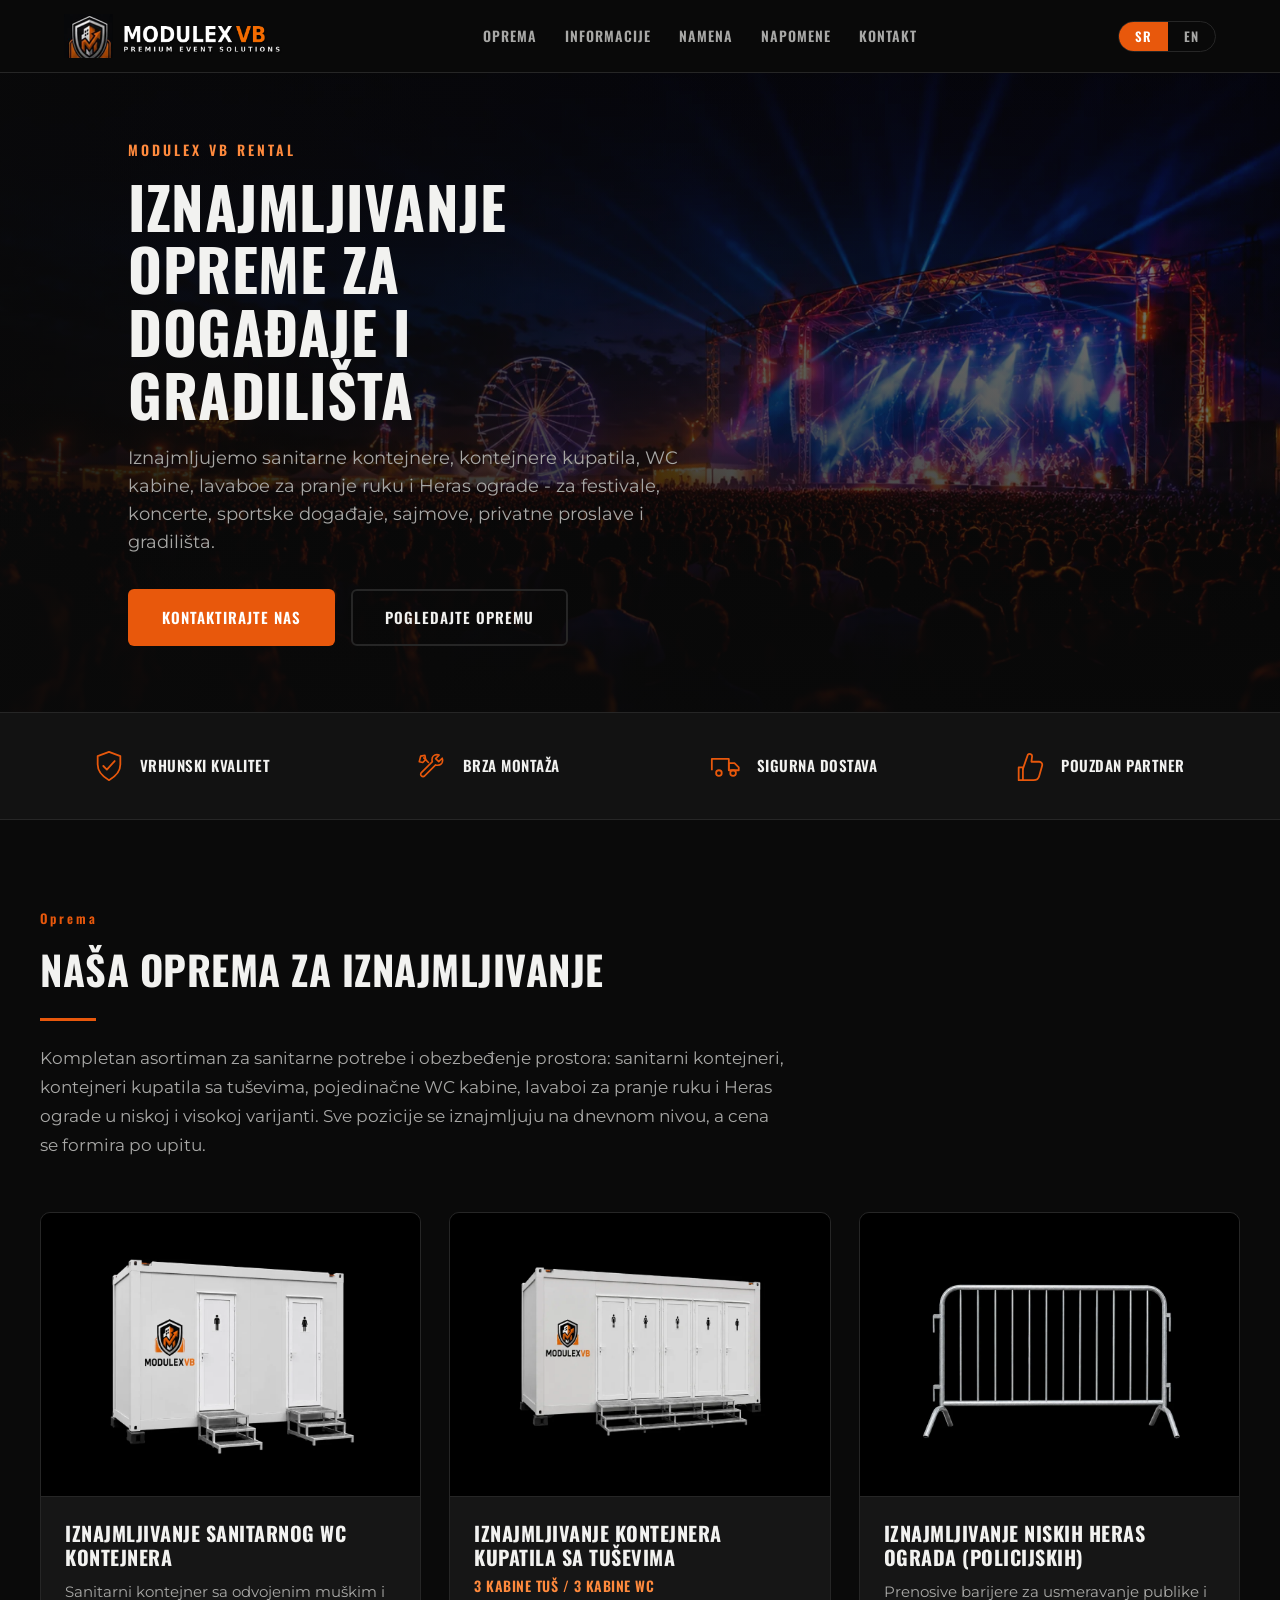
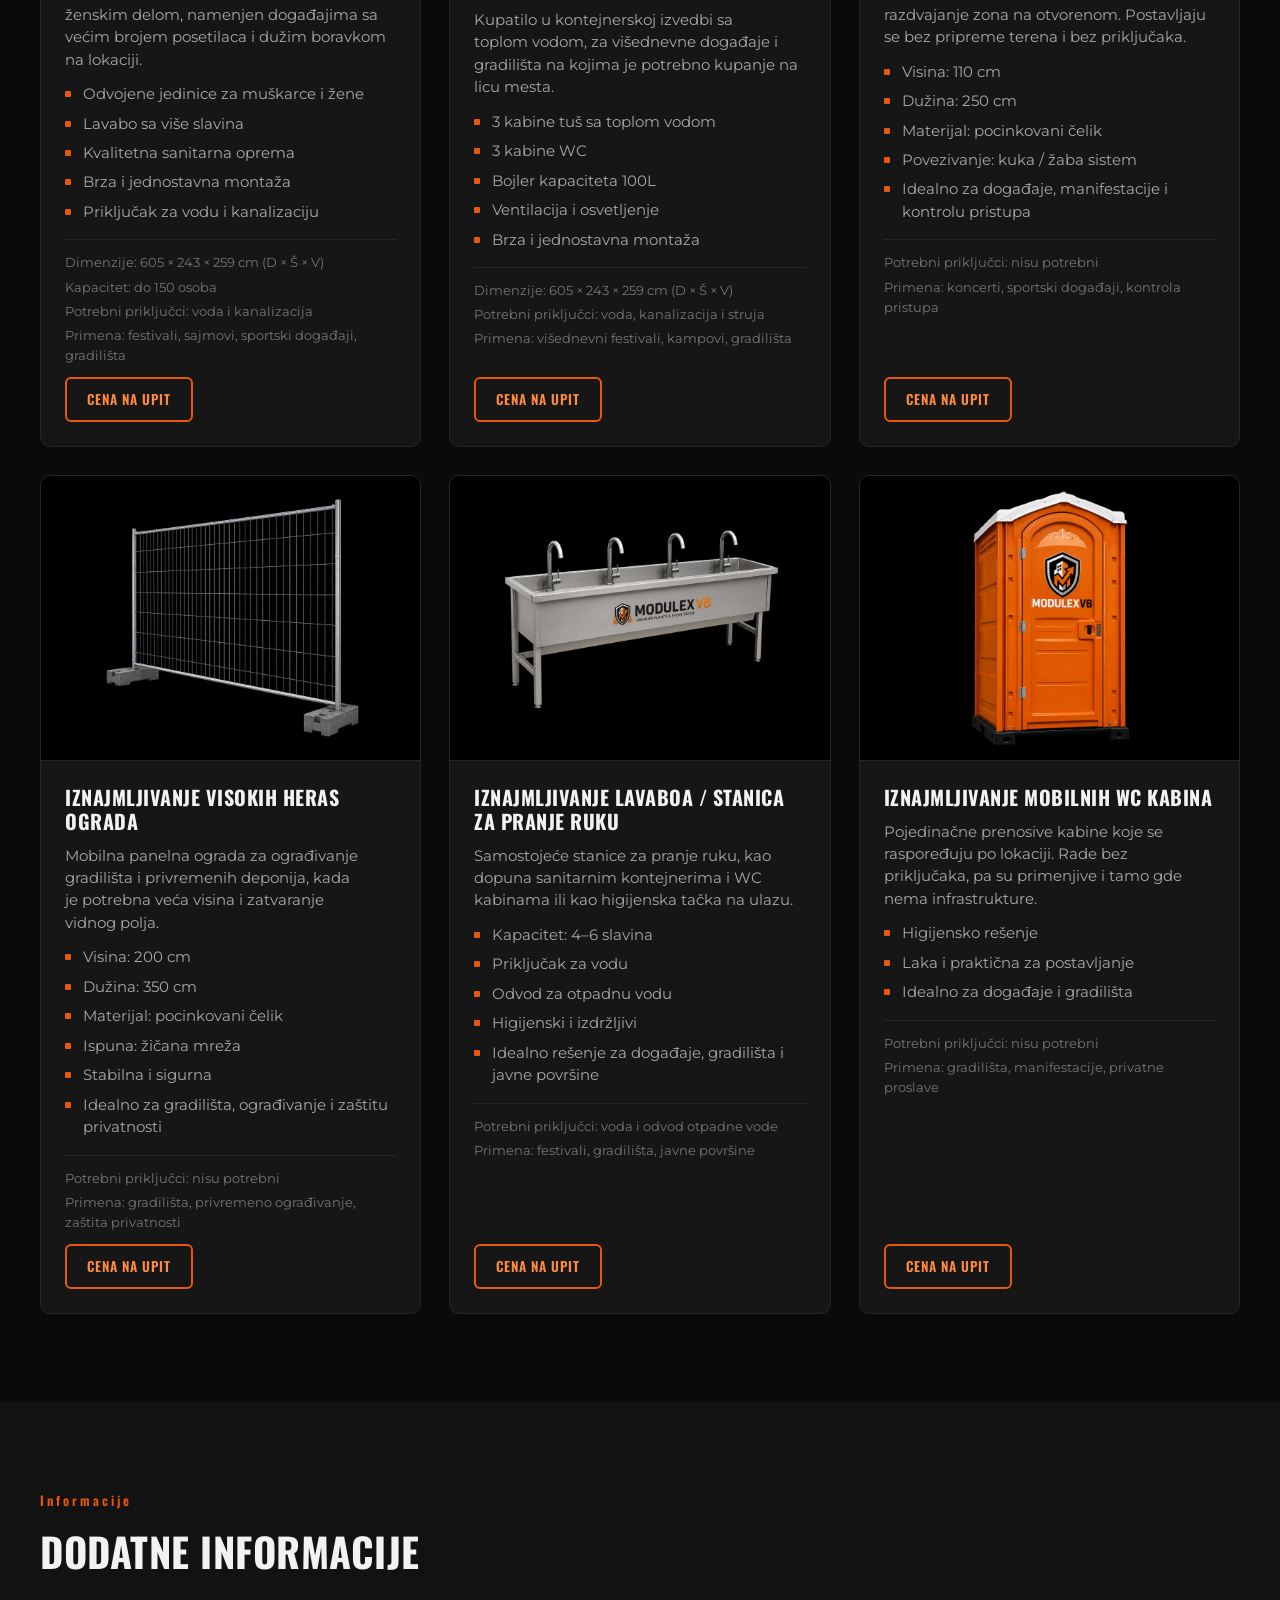
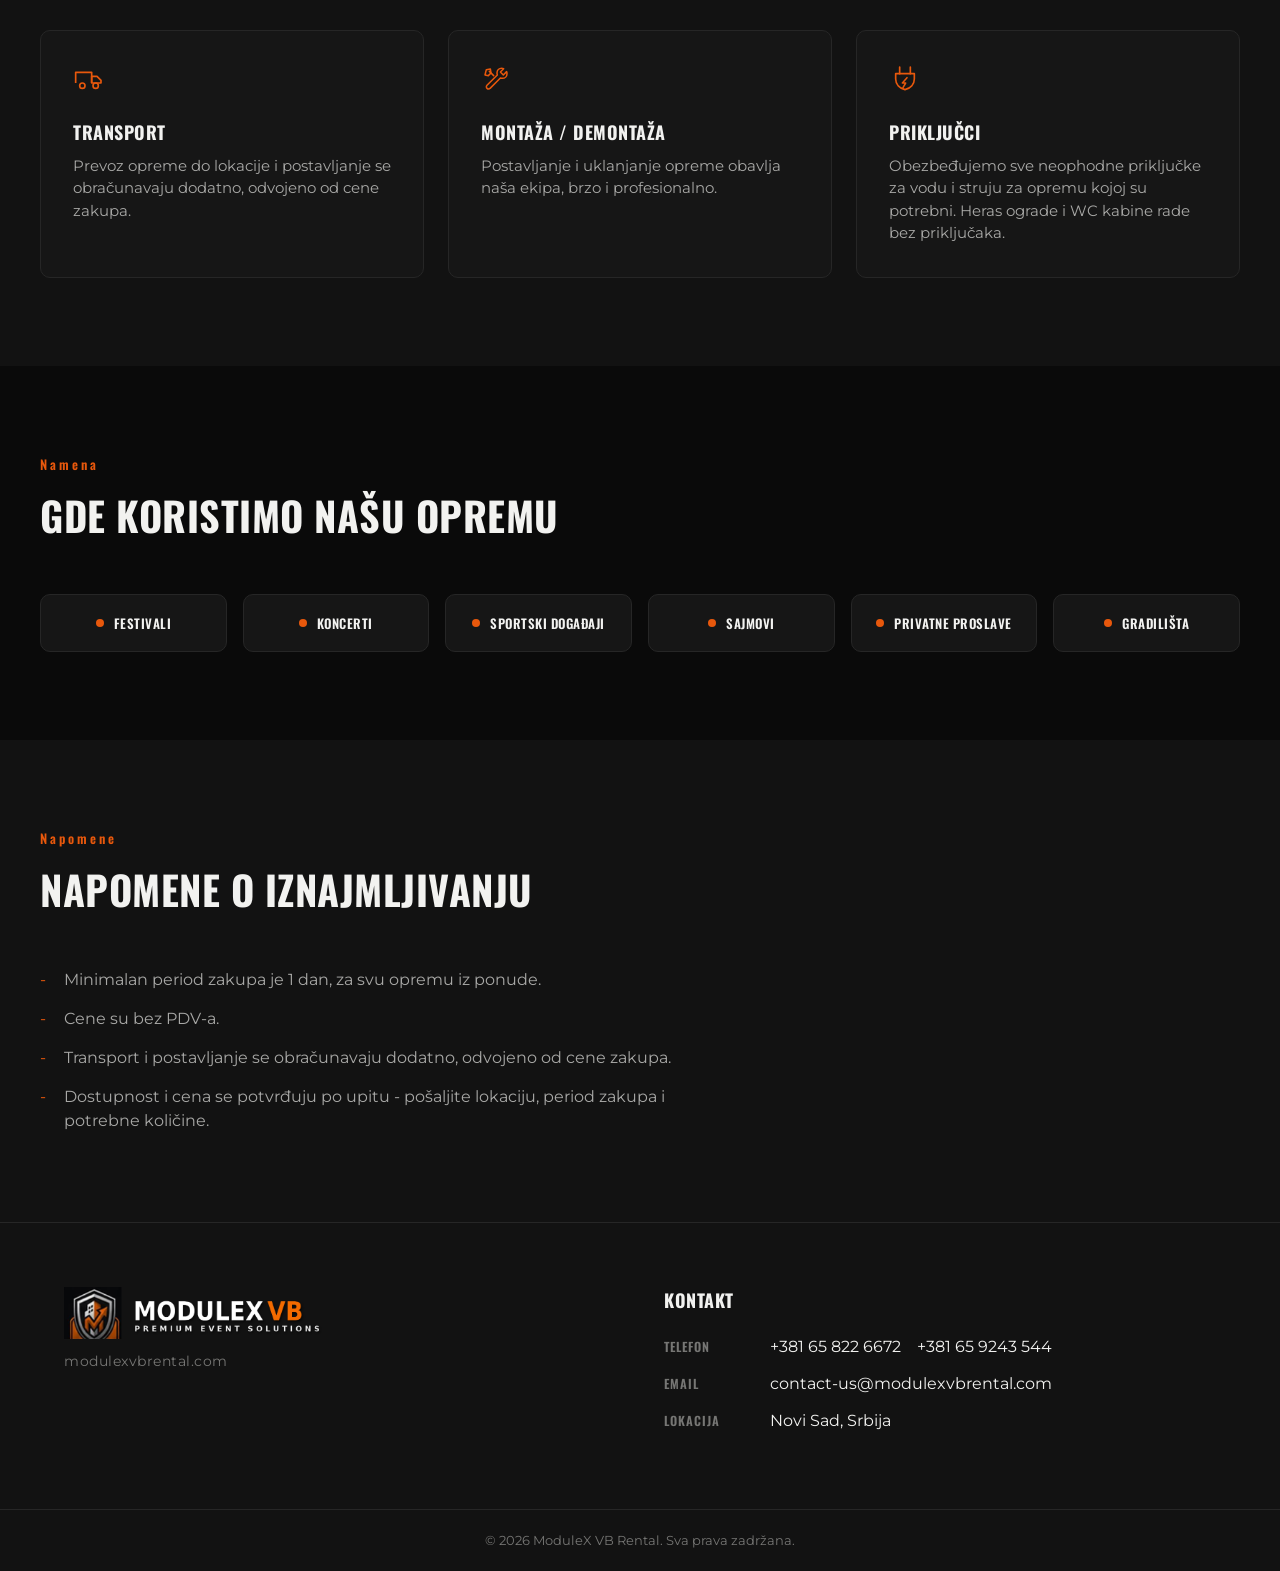
==== commit 506f903d: "SEO update" ====
--- a/index.html
+++ b/index.html
@@ -158,7 +158,7 @@
             </picture>
           </div>
           <div class="product-body">
-            <h3>Kontejner WC / muško / ženski sa lavaboom</h3>
+            <h3>Iznajmljivanje sanitarnog WC kontejnera</h3>
             <p class="product-lead">Sanitarni kontejner sa odvojenim muškim i ženskim delom, namenjen događajima sa većim brojem posetilaca i dužim boravkom na lokaciji.</p>
             <ul class="product-list">
               <li>Odvojene jedinice za muškarce i žene</li>
@@ -185,7 +185,7 @@
             </picture>
           </div>
           <div class="product-body">
-            <h3>Kontejner kupatilo</h3>
+            <h3>Iznajmljivanje kontejnera kupatila sa tuševima</h3>
             <p class="product-subtitle">3 kabine tuš / 3 kabine WC</p>
             <p class="product-lead">Kupatilo u kontejnerskoj izvedbi sa toplom vodom, za višednevne događaje i gradilišta na kojima je potrebno kupanje na licu mesta.</p>
             <ul class="product-list">
@@ -212,7 +212,7 @@
             </picture>
           </div>
           <div class="product-body">
-            <h3>Niske Heras ograde (policijske)</h3>
+            <h3>Iznajmljivanje niskih Heras ograda (policijskih)</h3>
             <p class="product-lead">Prenosive barijere za usmeravanje publike i razdvajanje zona na otvorenom. Postavljaju se bez pripreme terena i bez priključaka.</p>
             <ul class="product-list">
               <li>Visina: 110 cm</li>
@@ -237,8 +237,8 @@
             </picture>
           </div>
           <div class="product-body">
-            <h3>Visoke Heras ograde</h3>
-            <p class="product-lead">Panelna ograda za ograđivanje gradilišta i privremenih deponija, kada je potrebna veća visina i zatvaranje vidnog polja.</p>
+            <h3>Iznajmljivanje visokih Heras ograda</h3>
+            <p class="product-lead">Mobilna panelna ograda za ograđivanje gradilišta i privremenih deponija, kada je potrebna veća visina i zatvaranje vidnog polja.</p>
             <ul class="product-list">
               <li>Visina: 200 cm</li>
               <li>Dužina: 350 cm</li>
@@ -263,7 +263,7 @@
             </picture>
           </div>
           <div class="product-body">
-            <h3>Lavaboi / stanice za pranje ruku</h3>
+            <h3>Iznajmljivanje Lavaboa / stanica za pranje ruku</h3>
             <p class="product-lead">Samostojeće stanice za pranje ruku, kao dopuna sanitarnim kontejnerima i WC kabinama ili kao higijenska tačka na ulazu.</p>
             <ul class="product-list">
               <li>Kapacitet: 4–6 slavina</li>
@@ -288,7 +288,7 @@
             </picture>
           </div>
           <div class="product-body">
-            <h3>WC kabine</h3>
+            <h3>Iznajmljivanje mobilnih WC kabina</h3>
             <p class="product-lead">Pojedinačne prenosive kabine koje se raspoređuju po lokaciji. Rade bez priključaka, pa su primenjive i tamo gde nema infrastrukture.</p>
             <ul class="product-list">
               <li>Higijensko rešenje</li>
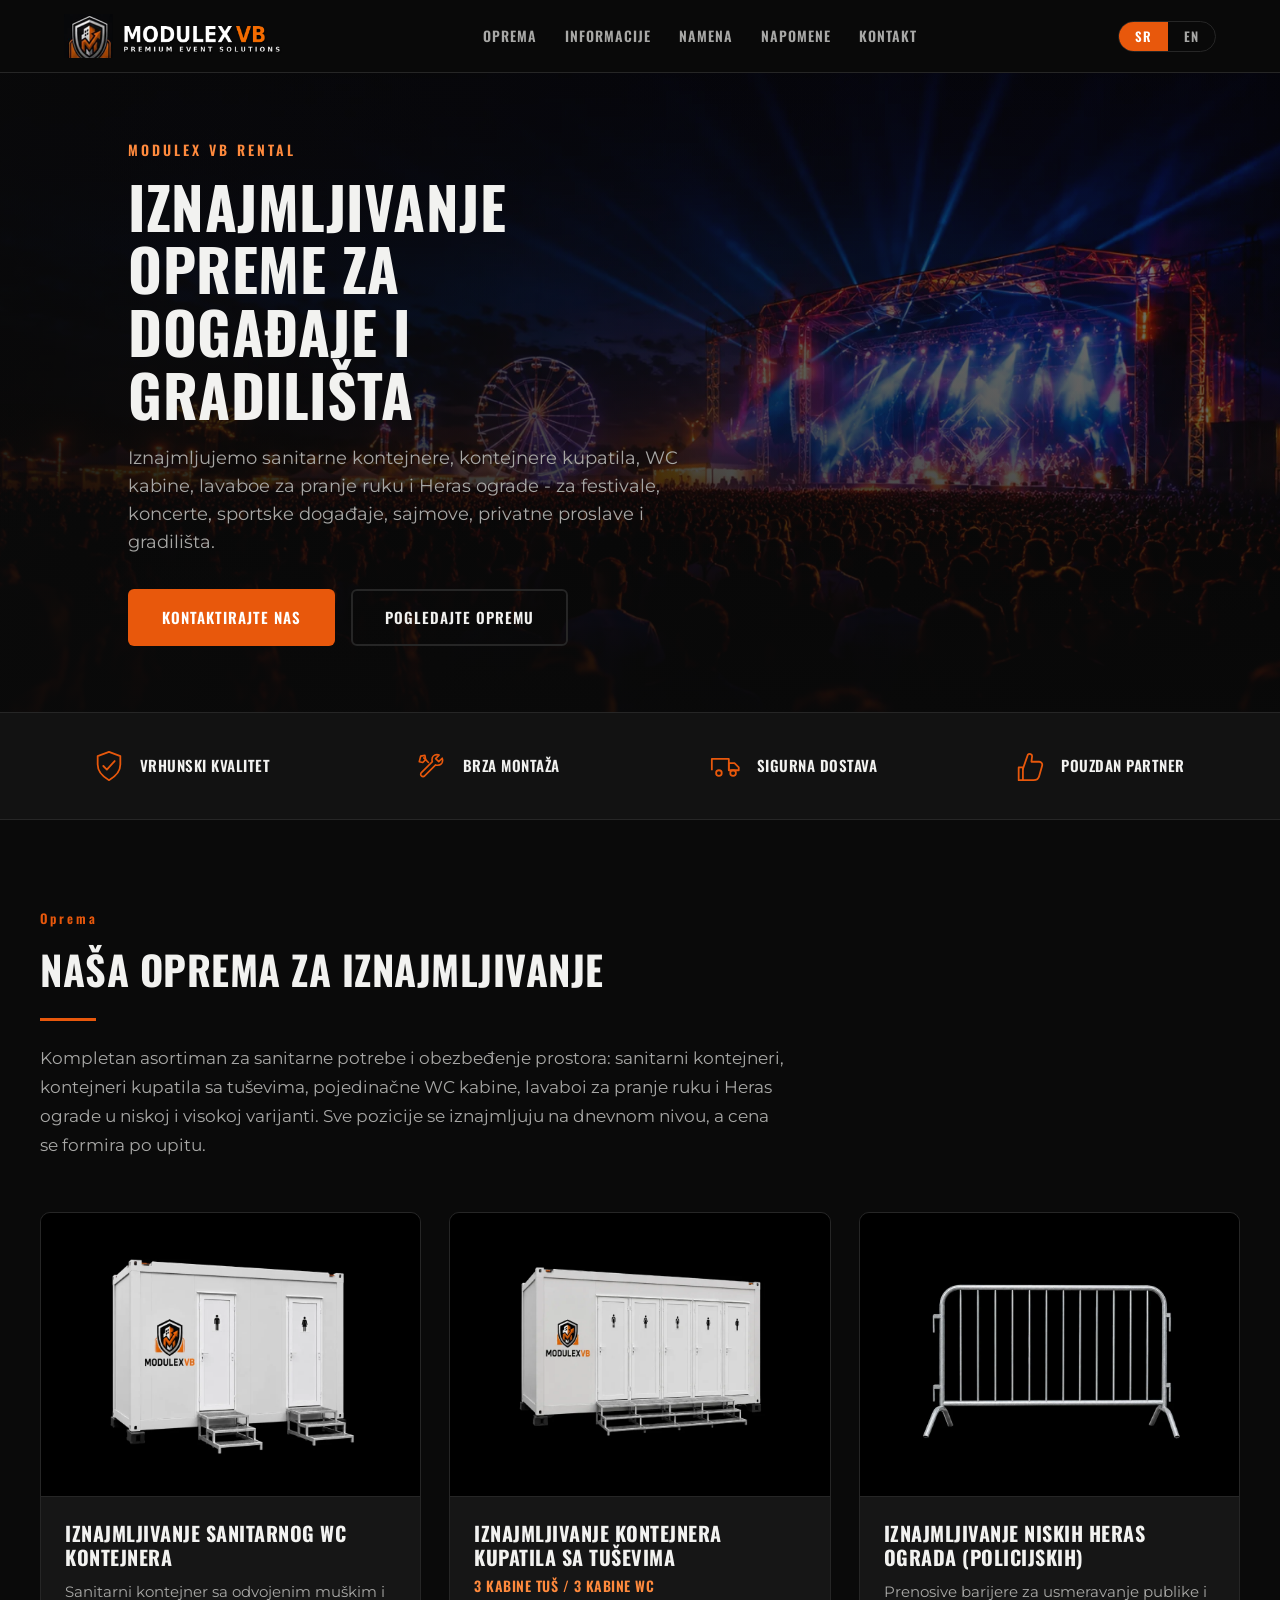
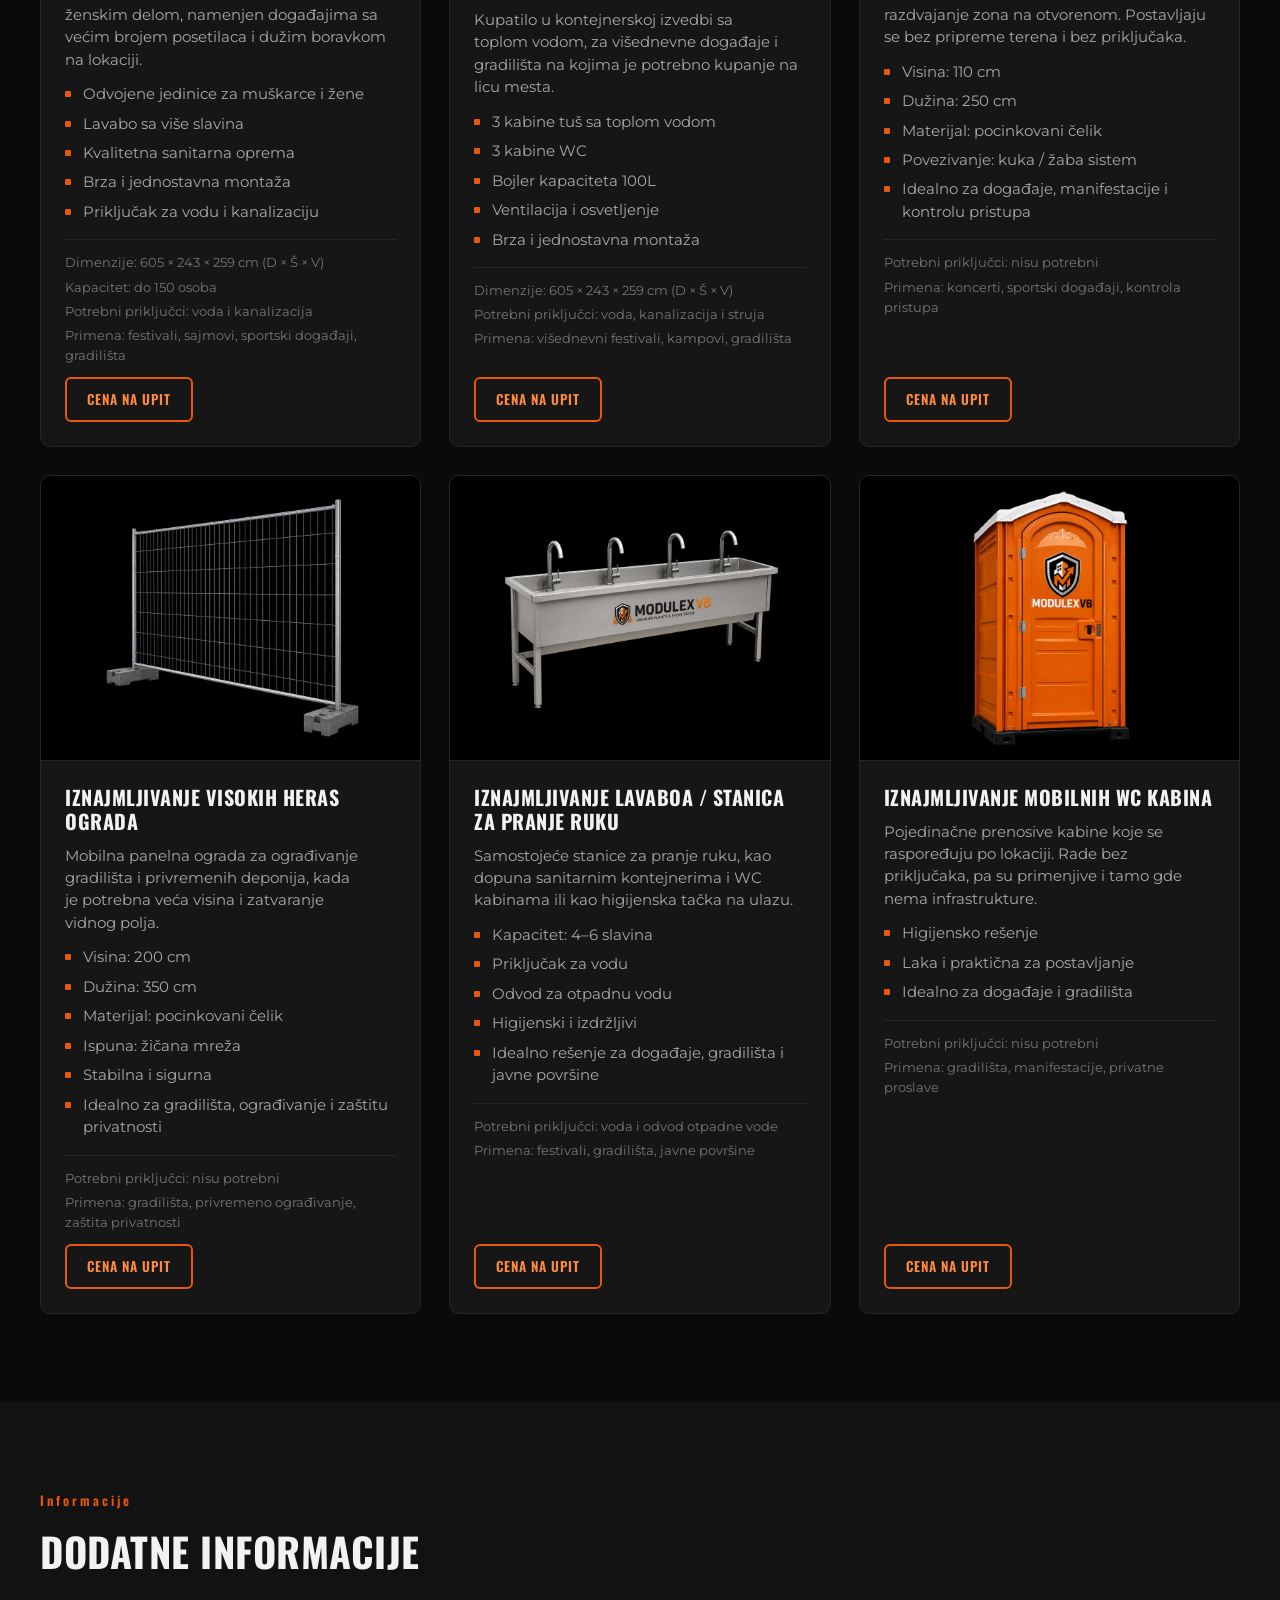
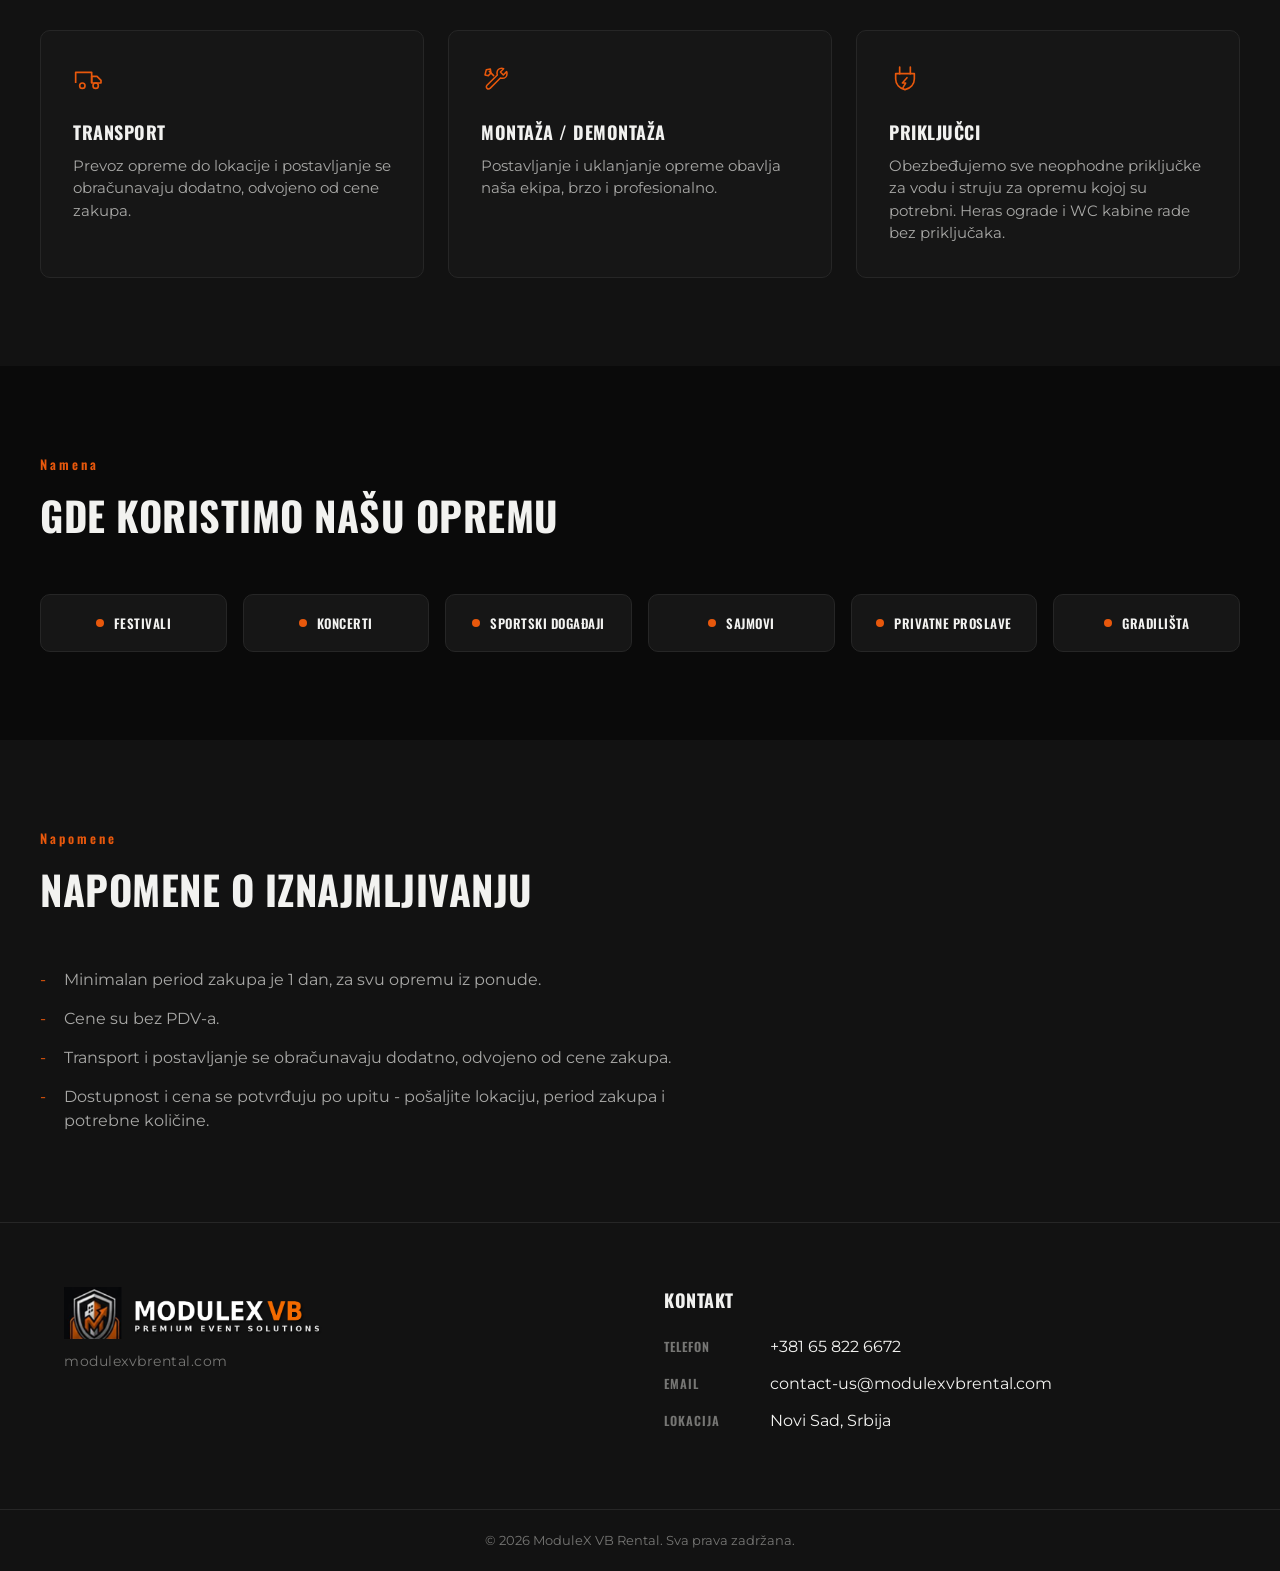
==== commit e51dd7ce: "phone number update" ====
--- a/index.html
+++ b/index.html
@@ -373,7 +373,6 @@
       <div class="contact-row">
         <span class="contact-label">Telefon</span>
         <a href="tel:+381658226672">+381 65 822 6672</a>
-        <a href="tel:+381659243544">+381 65 9243 544</a>
       </div>
       <div class="contact-row">
         <span class="contact-label">Email</span>
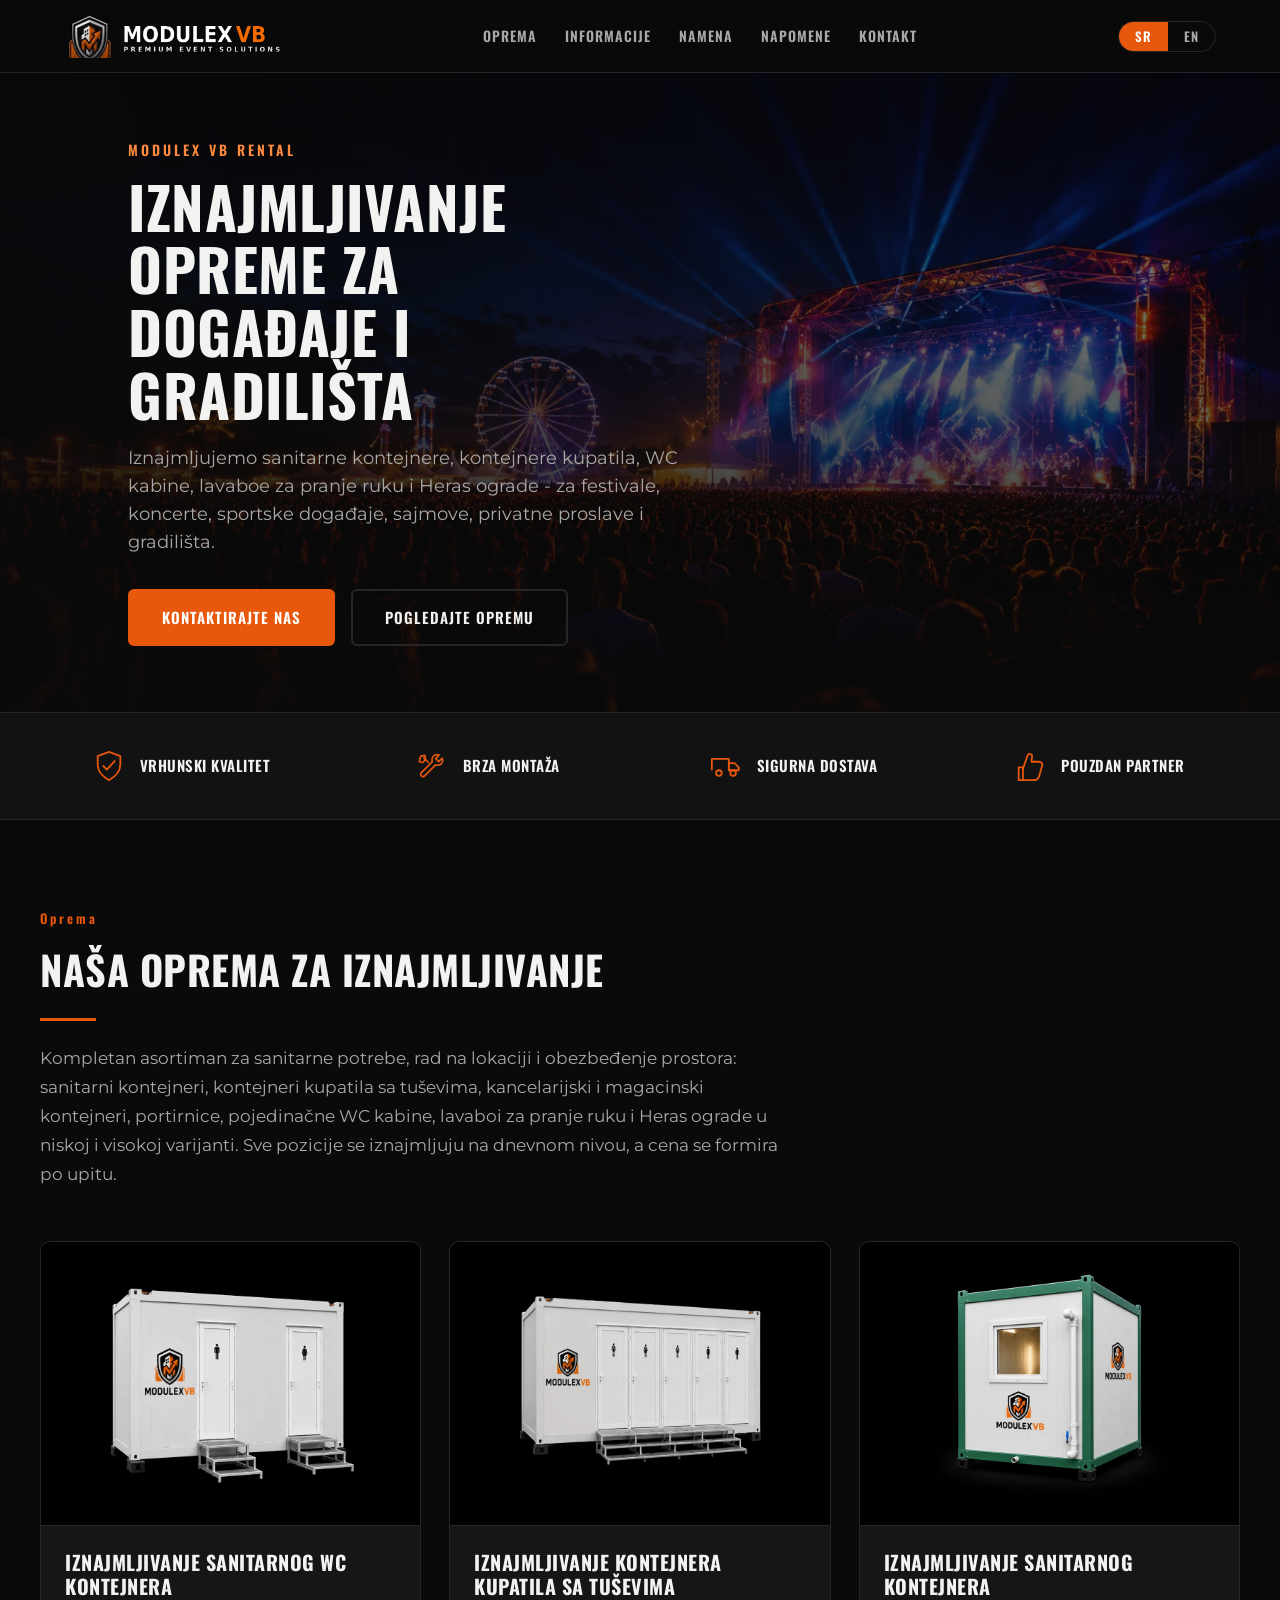
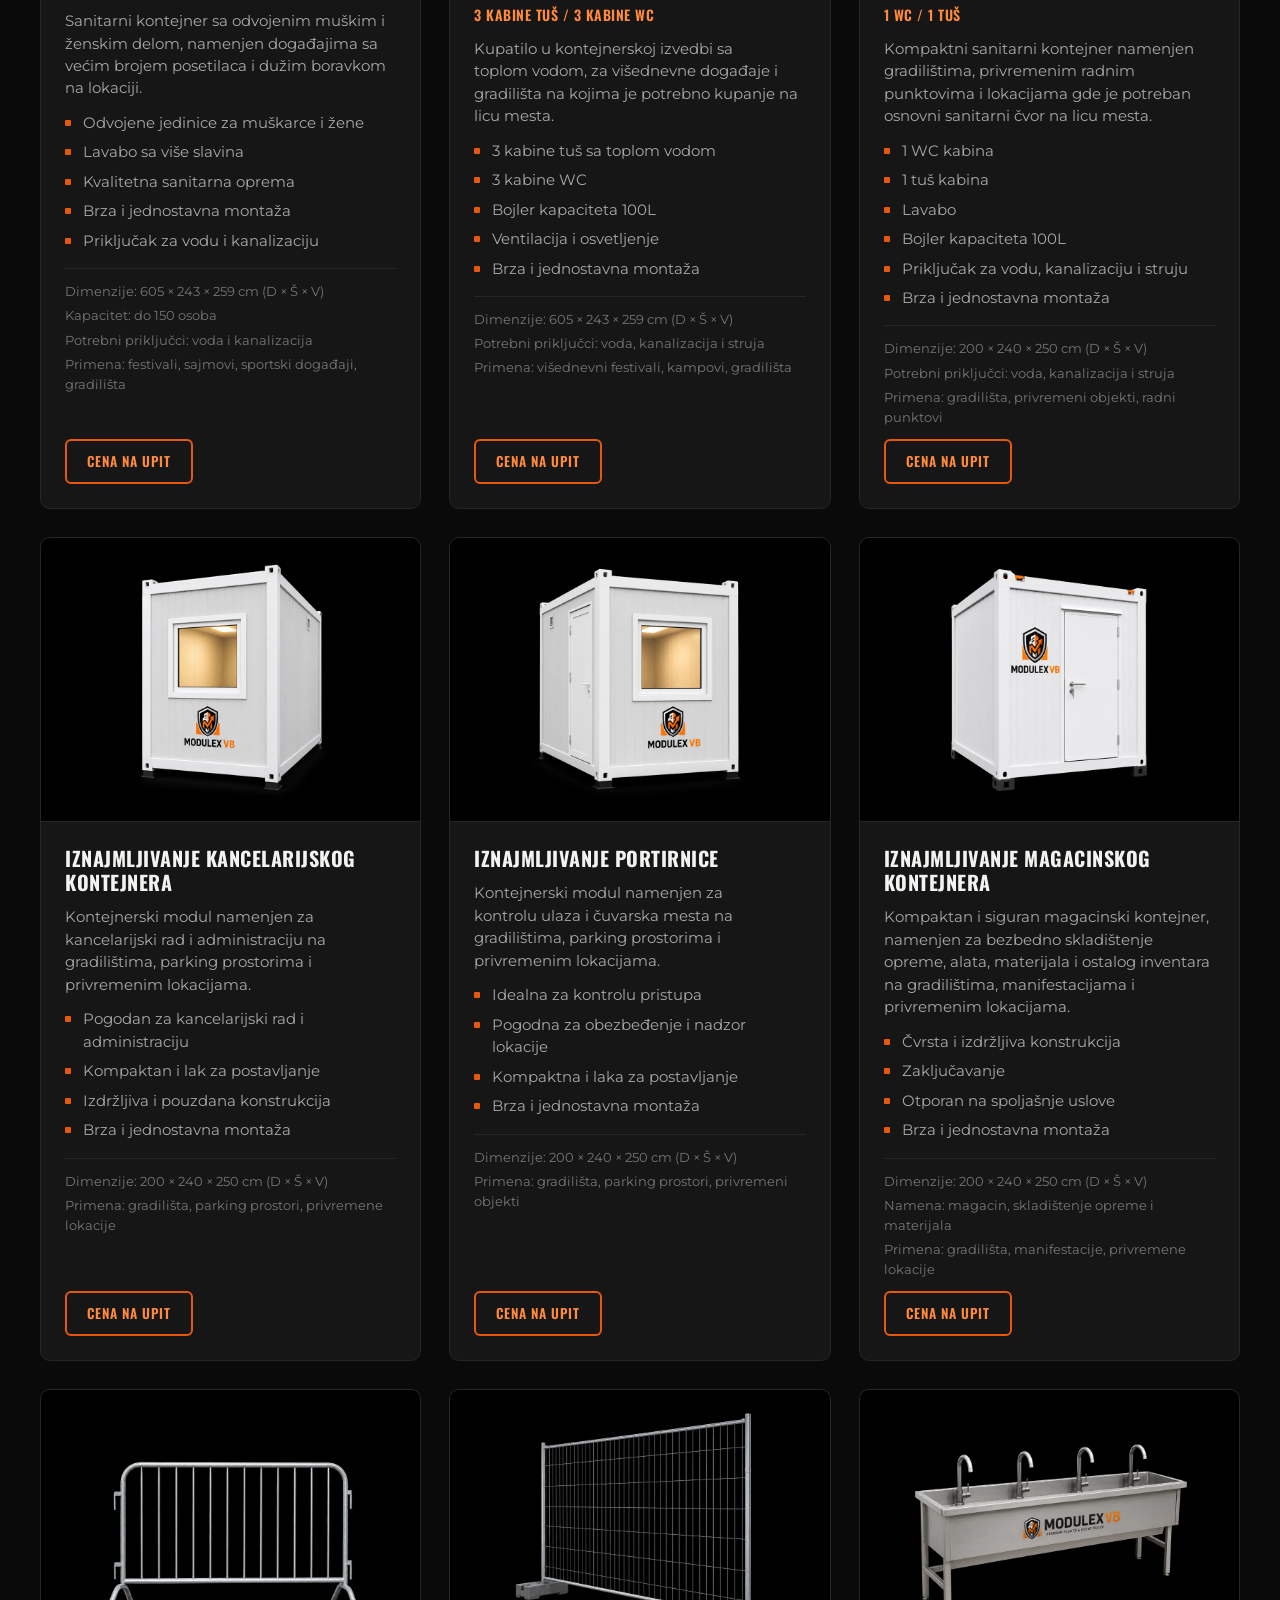
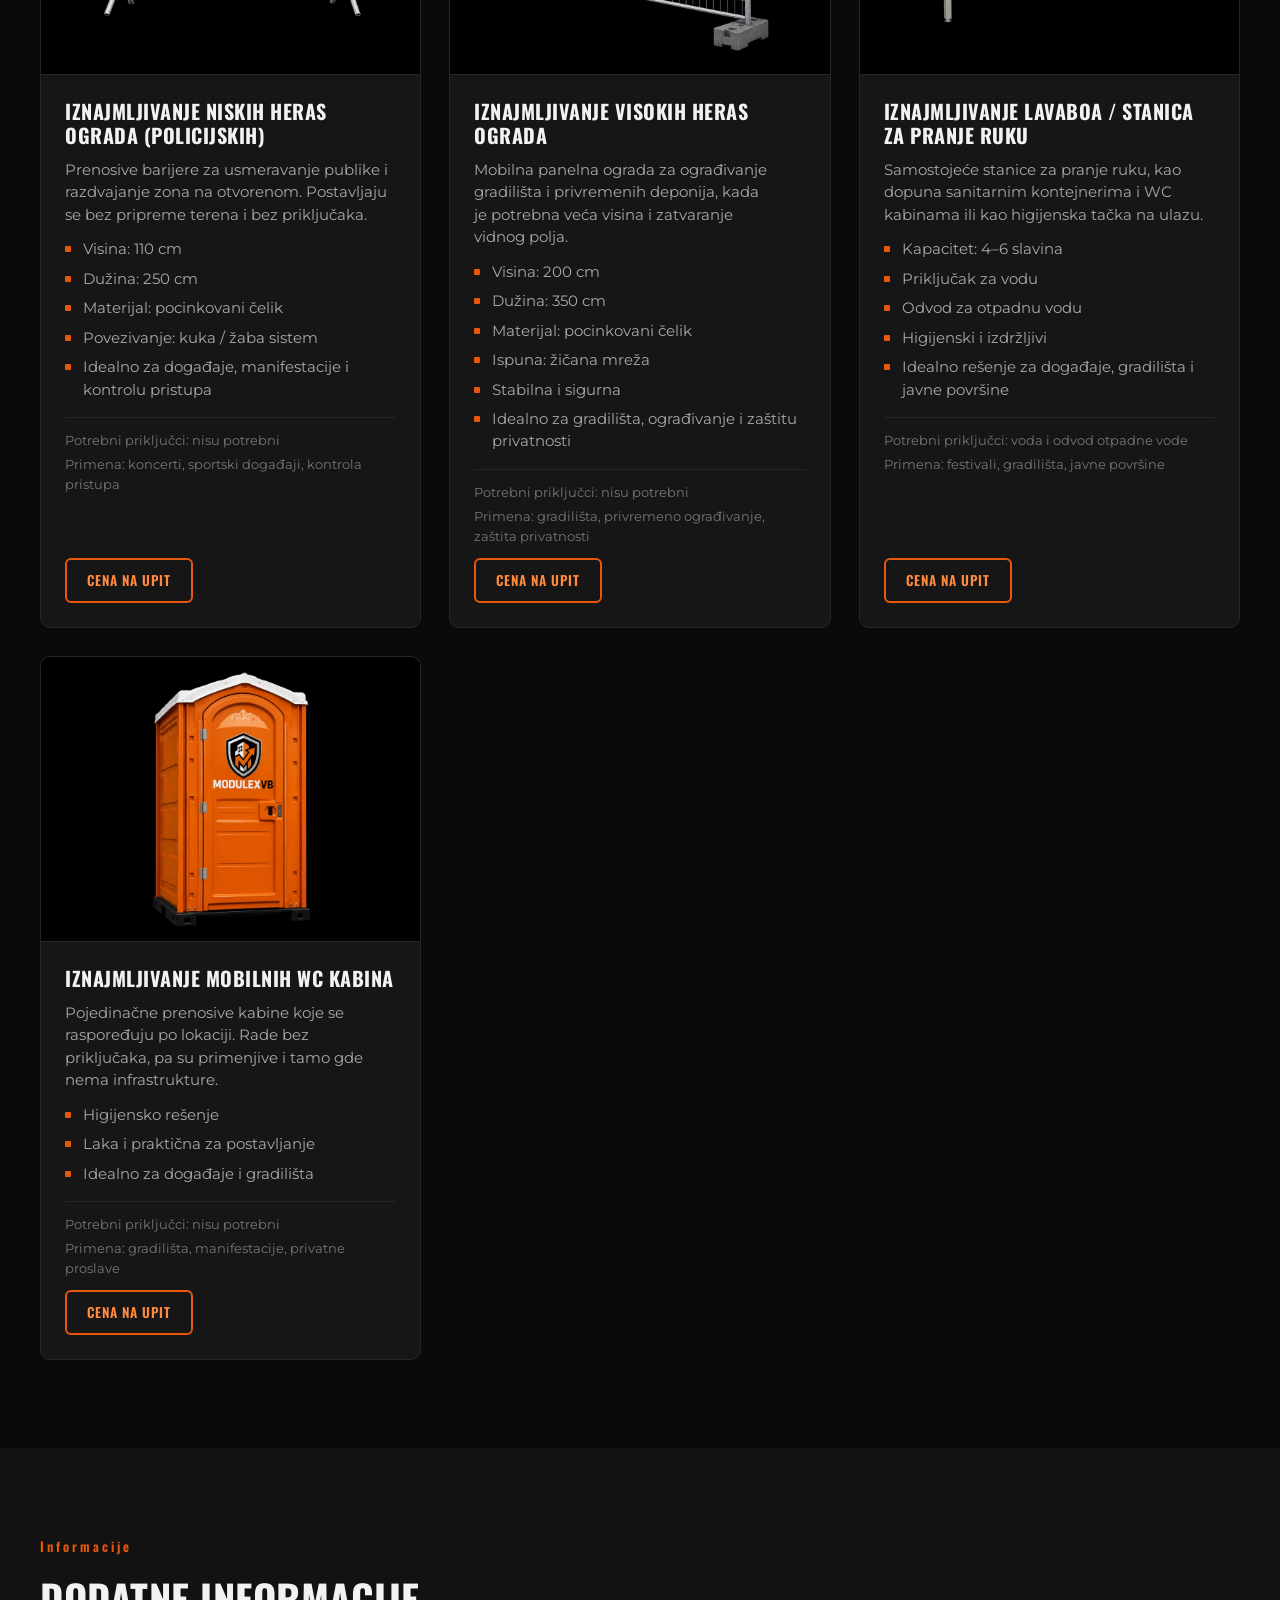
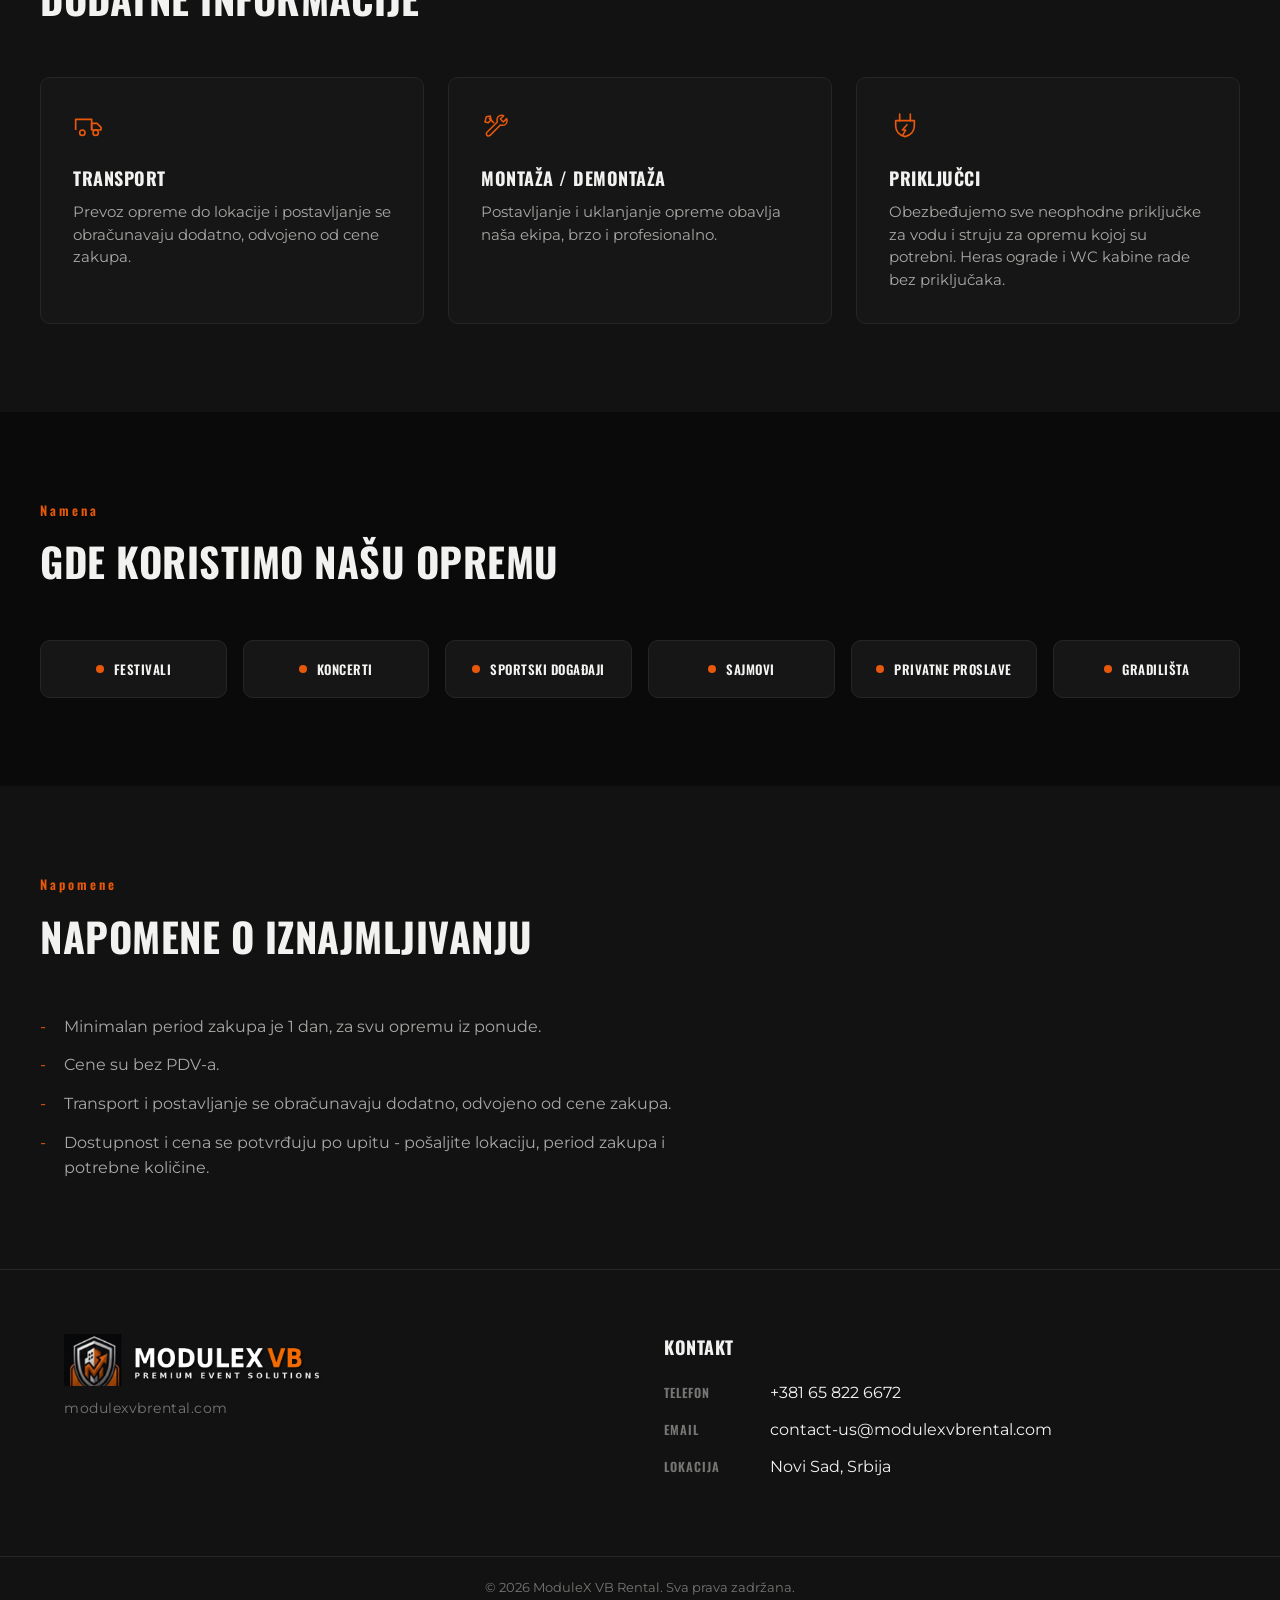
==== commit 5839de0d: "Add files via upload" ====
--- a/index.html
+++ b/index.html
@@ -4,7 +4,7 @@
 <meta charset="UTF-8">
 <meta name="viewport" content="width=device-width, initial-scale=1.0">
 <title>Iznajmljivanje opreme za događaje i gradilišta | ModuleX VB Rental</title>
-<meta name="description" content="ModuleX VB Rental iz Novog Sada iznajmljuje sanitarne WC kontejnere, kontejnere kupatila sa tuš kabinama, WC kabine, lavaboe za pranje ruku i niske i visoke Heras ograde za događaje i gradilišta.">
+<meta name="description" content="ModuleX VB Rental iz Novog Sada iznajmljuje sanitarne WC kontejnere, kontejnere kupatila sa tuš kabinama, kancelarijske, magacinske i kontejnere portirnice, WC kabine, lavaboe za pranje ruku i niske i visoke Heras ograde za događaje i gradilišta.">
 <link rel="canonical" href="https://modulexvbrental.com/">
 <link rel="alternate" hreflang="sr-Latn" href="https://modulexvbrental.com/">
 <link rel="alternate" hreflang="en" href="https://modulexvbrental.com/en/">
@@ -16,14 +16,14 @@
 <meta property="og:locale:alternate" content="en_US">
 <meta property="og:url" content="https://modulexvbrental.com/">
 <meta property="og:title" content="Iznajmljivanje opreme za događaje i gradilišta | ModuleX VB Rental">
-<meta property="og:description" content="Sanitarni kontejneri, kontejneri kupatila, WC kabine, lavaboi i Heras ograde za iznajmljivanje. ModuleX VB Rental, Novi Sad.">
+<meta property="og:description" content="Sanitarni, kancelarijski i magacinski kontejneri, portirnice, kontejneri kupatila, WC kabine, lavaboi i Heras ograde za iznajmljivanje. ModuleX VB Rental, Novi Sad.">
 <meta property="og:image" content="https://modulexvbrental.com/assets/hero-event.jpg">
 <meta property="og:image:width" content="1600">
 <meta property="og:image:height" content="900">
 <meta property="og:image:alt" content="Oprema ModuleX VB Rental na događaju">
 <meta name="twitter:card" content="summary_large_image">
 <meta name="twitter:title" content="Iznajmljivanje opreme za događaje i gradilišta | ModuleX VB Rental">
-<meta name="twitter:description" content="Sanitarni kontejneri, kontejneri kupatila, WC kabine, lavaboi i Heras ograde za iznajmljivanje. ModuleX VB Rental, Novi Sad.">
+<meta name="twitter:description" content="Sanitarni, kancelarijski i magacinski kontejneri, portirnice, kontejneri kupatila, WC kabine, lavaboi i Heras ograde za iznajmljivanje. ModuleX VB Rental, Novi Sad.">
 <meta name="twitter:image" content="https://modulexvbrental.com/assets/hero-event.jpg">
 
 <link rel="icon" href="assets/logo.png" type="image/png">
@@ -38,12 +38,13 @@
 {
   "@context": "https://schema.org",
   "@type": "LocalBusiness",
+  "@id": "https://modulexvbrental.com/#business",
   "name": "ModuleX VB Rental",
   "legalName": "MODULEX VB DOO NOVI SAD",
   "url": "https://modulexvbrental.com/",
   "logo": "https://modulexvbrental.com/assets/logo.png",
   "image": "https://modulexvbrental.com/assets/hero-event.jpg",
-  "description": "Iznajmljivanje sanitarnih kontejnera, kontejnera kupatila, WC kabina, lavaboa za pranje ruku i Heras ograda za događaje i gradilišta.",
+  "description": "Iznajmljivanje sanitarnih, kancelarijskih i magacinskih kontejnera, portirnica, kontejnera kupatila, WC kabina, lavaboa za pranje ruku i Heras ograda za događaje i gradilišta.",
   "email": "contact-us@modulexvbrental.com",
   "telephone": "+381658226672",
   "taxID": "115804773",
@@ -65,15 +66,198 @@
       "contactType": "sales",
       "telephone": "+381658226672",
       "email": "contact-us@modulexvbrental.com",
-      "availableLanguage": ["sr", "en"]
-    },
-    {
-      "@type": "ContactPoint",
-      "contactType": "sales",
-      "telephone": "+381659243544",
-      "availableLanguage": ["sr", "en"]
+      "availableLanguage": [
+        "sr",
+        "en"
+      ]
     }
-  ]
+  ],
+  "hasOfferCatalog": {
+    "@type": "OfferCatalog",
+    "name": "Oprema za iznajmljivanje",
+    "itemListElement": [
+      {
+        "@type": "Offer",
+        "url": "https://modulexvbrental.com/#sanitarni-wc-kontejner",
+        "areaServed": {
+          "@type": "Country",
+          "name": "Serbia"
+        },
+        "itemOffered": {
+          "@type": "Service",
+          "name": "Iznajmljivanje sanitarnog WC kontejnera",
+          "description": "Sanitarni kontejner sa odvojenim muškim i ženskim delom, namenjen događajima sa većim brojem posetilaca i dužim boravkom na lokaciji.",
+          "url": "https://modulexvbrental.com/#sanitarni-wc-kontejner",
+          "image": "https://modulexvbrental.com/assets/product-wc-container.jpg",
+          "provider": {
+            "@id": "https://modulexvbrental.com/#business"
+          }
+        }
+      },
+      {
+        "@type": "Offer",
+        "url": "https://modulexvbrental.com/#kontejner-kupatilo",
+        "areaServed": {
+          "@type": "Country",
+          "name": "Serbia"
+        },
+        "itemOffered": {
+          "@type": "Service",
+          "name": "Iznajmljivanje kontejnera kupatila sa tuševima",
+          "description": "Kupatilo u kontejnerskoj izvedbi sa toplom vodom, za višednevne događaje i gradilišta na kojima je potrebno kupanje na licu mesta.",
+          "url": "https://modulexvbrental.com/#kontejner-kupatilo",
+          "image": "https://modulexvbrental.com/assets/product-bathroom-container.jpg",
+          "provider": {
+            "@id": "https://modulexvbrental.com/#business"
+          }
+        }
+      },
+      {
+        "@type": "Offer",
+        "url": "https://modulexvbrental.com/#sanitarni-kontejner",
+        "areaServed": {
+          "@type": "Country",
+          "name": "Serbia"
+        },
+        "itemOffered": {
+          "@type": "Service",
+          "name": "Iznajmljivanje sanitarnog kontejnera",
+          "description": "Kompaktni sanitarni kontejner namenjen gradilištima, privremenim radnim punktovima i lokacijama gde je potreban osnovni sanitarni čvor na licu mesta.",
+          "url": "https://modulexvbrental.com/#sanitarni-kontejner",
+          "image": "https://modulexvbrental.com/assets/product-sanitary-container.jpg",
+          "provider": {
+            "@id": "https://modulexvbrental.com/#business"
+          }
+        }
+      },
+      {
+        "@type": "Offer",
+        "url": "https://modulexvbrental.com/#kancelarijski-kontejner",
+        "areaServed": {
+          "@type": "Country",
+          "name": "Serbia"
+        },
+        "itemOffered": {
+          "@type": "Service",
+          "name": "Iznajmljivanje kancelarijskog kontejnera",
+          "description": "Kontejnerski modul namenjen za kancelarijski rad i administraciju na gradilištima, parking prostorima i privremenim lokacijama.",
+          "url": "https://modulexvbrental.com/#kancelarijski-kontejner",
+          "image": "https://modulexvbrental.com/assets/product-office-container.jpg",
+          "provider": {
+            "@id": "https://modulexvbrental.com/#business"
+          }
+        }
+      },
+      {
+        "@type": "Offer",
+        "url": "https://modulexvbrental.com/#portirnica",
+        "areaServed": {
+          "@type": "Country",
+          "name": "Serbia"
+        },
+        "itemOffered": {
+          "@type": "Service",
+          "name": "Iznajmljivanje portirnice",
+          "description": "Kontejnerski modul namenjen za kontrolu ulaza i čuvarska mesta na gradilištima, parking prostorima i privremenim lokacijama.",
+          "url": "https://modulexvbrental.com/#portirnica",
+          "image": "https://modulexvbrental.com/assets/product-guardhouse-container.jpg",
+          "provider": {
+            "@id": "https://modulexvbrental.com/#business"
+          }
+        }
+      },
+      {
+        "@type": "Offer",
+        "url": "https://modulexvbrental.com/#magacinski-kontejner",
+        "areaServed": {
+          "@type": "Country",
+          "name": "Serbia"
+        },
+        "itemOffered": {
+          "@type": "Service",
+          "name": "Iznajmljivanje magacinskog kontejnera",
+          "description": "Kompaktan i siguran magacinski kontejner, namenjen za bezbedno skladištenje opreme, alata, materijala i ostalog inventara na gradilištima, manifestacijama i privremenim lokacijama.",
+          "url": "https://modulexvbrental.com/#magacinski-kontejner",
+          "image": "https://modulexvbrental.com/assets/product-storage-container.jpg",
+          "provider": {
+            "@id": "https://modulexvbrental.com/#business"
+          }
+        }
+      },
+      {
+        "@type": "Offer",
+        "url": "https://modulexvbrental.com/#niske-heras-ograde",
+        "areaServed": {
+          "@type": "Country",
+          "name": "Serbia"
+        },
+        "itemOffered": {
+          "@type": "Service",
+          "name": "Iznajmljivanje niskih Heras ograda (policijskih)",
+          "description": "Prenosive barijere za usmeravanje publike i razdvajanje zona na otvorenom. Postavljaju se bez pripreme terena i bez priključaka.",
+          "url": "https://modulexvbrental.com/#niske-heras-ograde",
+          "image": "https://modulexvbrental.com/assets/product-heras-low.jpg",
+          "provider": {
+            "@id": "https://modulexvbrental.com/#business"
+          }
+        }
+      },
+      {
+        "@type": "Offer",
+        "url": "https://modulexvbrental.com/#visoke-heras-ograde",
+        "areaServed": {
+          "@type": "Country",
+          "name": "Serbia"
+        },
+        "itemOffered": {
+          "@type": "Service",
+          "name": "Iznajmljivanje visokih Heras ograda",
+          "description": "Mobilna panelna ograda za ograđivanje gradilišta i privremenih deponija, kada je potrebna veća visina i zatvaranje vidnog polja.",
+          "url": "https://modulexvbrental.com/#visoke-heras-ograde",
+          "image": "https://modulexvbrental.com/assets/product-heras-high.jpg",
+          "provider": {
+            "@id": "https://modulexvbrental.com/#business"
+          }
+        }
+      },
+      {
+        "@type": "Offer",
+        "url": "https://modulexvbrental.com/#lavaboi",
+        "areaServed": {
+          "@type": "Country",
+          "name": "Serbia"
+        },
+        "itemOffered": {
+          "@type": "Service",
+          "name": "Iznajmljivanje Lavaboa / stanica za pranje ruku",
+          "description": "Samostojeće stanice za pranje ruku, kao dopuna sanitarnim kontejnerima i WC kabinama ili kao higijenska tačka na ulazu.",
+          "url": "https://modulexvbrental.com/#lavaboi",
+          "image": "https://modulexvbrental.com/assets/product-handwash.jpg",
+          "provider": {
+            "@id": "https://modulexvbrental.com/#business"
+          }
+        }
+      },
+      {
+        "@type": "Offer",
+        "url": "https://modulexvbrental.com/#mobilne-wc-kabine",
+        "areaServed": {
+          "@type": "Country",
+          "name": "Serbia"
+        },
+        "itemOffered": {
+          "@type": "Service",
+          "name": "Iznajmljivanje mobilnih WC kabina",
+          "description": "Pojedinačne prenosive kabine koje se raspoređuju po lokaciji. Rade bez priključaka, pa su primenjive i tamo gde nema infrastrukture.",
+          "url": "https://modulexvbrental.com/#mobilne-wc-kabine",
+          "image": "https://modulexvbrental.com/assets/product-portable-wc.jpg",
+          "provider": {
+            "@id": "https://modulexvbrental.com/#business"
+          }
+        }
+      }
+    ]
+  }
 }
 </script>
 </head>
@@ -95,8 +279,8 @@
 
     <div class="header-actions">
       <div class="lang-switch" role="group" aria-label="Izbor jezika / Language">
-        <a class="lang-btn active" href="index.html" hreflang="sr-Latn" lang="sr-Latn" aria-current="page">SR</a>
-        <a class="lang-btn" href="en/index.html" hreflang="en" lang="en">EN</a>
+        <a class="lang-btn active" href="./" hreflang="sr-Latn" lang="sr-Latn" aria-current="page">SR</a>
+        <a class="lang-btn" href="en/" hreflang="en" lang="en">EN</a>
       </div>
       <button type="button" class="nav-toggle" id="navToggle" aria-label="Meni" aria-expanded="false" aria-controls="mainNav">
         <span></span><span></span><span></span>
@@ -146,11 +330,11 @@
     <div class="section-inner">
       <p class="section-eyebrow">Oprema</p>
       <h2>Naša oprema za iznajmljivanje</h2>
-      <p class="section-lead">Kompletan asortiman za sanitarne potrebe i obezbeđenje prostora: sanitarni kontejneri, kontejneri kupatila sa tuševima, pojedinačne WC kabine, lavaboi za pranje ruku i Heras ograde u niskoj i visokoj varijanti. Sve pozicije se iznajmljuju na dnevnom nivou, a cena se formira po upitu.</p>
+      <p class="section-lead">Kompletan asortiman za sanitarne potrebe, rad na lokaciji i obezbeđenje prostora: sanitarni kontejneri, kontejneri kupatila sa tuševima, kancelarijski i magacinski kontejneri, portirnice, pojedinačne WC kabine, lavaboi za pranje ruku i Heras ograde u niskoj i visokoj varijanti. Sve pozicije se iznajmljuju na dnevnom nivou, a cena se formira po upitu.</p>
 
       <div class="product-grid">
 
-        <article class="product-card">
+        <article class="product-card" id="sanitarni-wc-kontejner">
           <div class="product-media">
             <picture>
               <source srcset="assets/product-wc-container.webp" type="image/webp">
@@ -177,7 +361,7 @@
           </div>
         </article>
 
-        <article class="product-card">
+        <article class="product-card" id="kontejner-kupatilo">
           <div class="product-media">
             <picture>
               <source srcset="assets/product-bathroom-container.webp" type="image/webp">
@@ -204,7 +388,108 @@
           </div>
         </article>
 
-        <article class="product-card">
+        <article class="product-card" id="sanitarni-kontejner">
+          <div class="product-media">
+            <picture>
+              <source srcset="assets/product-sanitary-container.webp" type="image/webp">
+              <img src="assets/product-sanitary-container.jpg" alt="Sanitarni kontejner sa jednom WC kabinom, jednom tuš kabinom i lavaboom" width="800" height="800" loading="lazy" decoding="async">
+            </picture>
+          </div>
+          <div class="product-body">
+            <h3>Iznajmljivanje sanitarnog kontejnera</h3>
+            <p class="product-subtitle">1 WC / 1 tuš</p>
+            <p class="product-lead">Kompaktni sanitarni kontejner namenjen gradilištima, privremenim radnim punktovima i lokacijama gde je potreban osnovni sanitarni čvor na licu mesta.</p>
+            <ul class="product-list">
+              <li>1 WC kabina</li>
+              <li>1 tuš kabina</li>
+              <li>Lavabo</li>
+              <li>Bojler kapaciteta 100L</li>
+              <li>Priključak za vodu, kanalizaciju i struju</li>
+              <li>Brza i jednostavna montaža</li>
+            </ul>
+            <div class="product-specs">
+              <span>Dimenzije: 200 × 240 × 250 cm (D × Š × V)</span>
+              <span>Potrebni priključci: voda, kanalizacija i struja</span>
+              <span>Primena: gradilišta, privremeni objekti, radni punktovi</span>
+            </div>
+            <a href="#contact" class="price-badge">Cena na upit</a>
+          </div>
+        </article>
+
+        <article class="product-card" id="kancelarijski-kontejner">
+          <div class="product-media">
+            <picture>
+              <source srcset="assets/product-office-container.webp" type="image/webp">
+              <img src="assets/product-office-container.jpg" alt="Kancelarijski kontejner sa prozorom za rad na gradilištu" width="800" height="800" loading="lazy" decoding="async">
+            </picture>
+          </div>
+          <div class="product-body">
+            <h3>Iznajmljivanje kancelarijskog kontejnera</h3>
+            <p class="product-lead">Kontejnerski modul namenjen za kancelarijski rad i administraciju na gradilištima, parking prostorima i privremenim lokacijama.</p>
+            <ul class="product-list">
+              <li>Pogodan za kancelarijski rad i administraciju</li>
+              <li>Kompaktan i lak za postavljanje</li>
+              <li>Izdržljiva i pouzdana konstrukcija</li>
+              <li>Brza i jednostavna montaža</li>
+            </ul>
+            <div class="product-specs">
+              <span>Dimenzije: 200 × 240 × 250 cm (D × Š × V)</span>
+              <span>Primena: gradilišta, parking prostori, privremene lokacije</span>
+            </div>
+            <a href="#contact" class="price-badge">Cena na upit</a>
+          </div>
+        </article>
+
+        <article class="product-card" id="portirnica">
+          <div class="product-media">
+            <picture>
+              <source srcset="assets/product-guardhouse-container.webp" type="image/webp">
+              <img src="assets/product-guardhouse-container.jpg" alt="Kontejner portirnica sa vratima i prozorom za kontrolu ulaza" width="800" height="800" loading="lazy" decoding="async">
+            </picture>
+          </div>
+          <div class="product-body">
+            <h3>Iznajmljivanje portirnice</h3>
+            <p class="product-lead">Kontejnerski modul namenjen za kontrolu ulaza i čuvarska mesta na gradilištima, parking prostorima i privremenim lokacijama.</p>
+            <ul class="product-list">
+              <li>Idealna za kontrolu pristupa</li>
+              <li>Pogodna za obezbeđenje i nadzor lokacije</li>
+              <li>Kompaktna i laka za postavljanje</li>
+              <li>Brza i jednostavna montaža</li>
+            </ul>
+            <div class="product-specs">
+              <span>Dimenzije: 200 × 240 × 250 cm (D × Š × V)</span>
+              <span>Primena: gradilišta, parking prostori, privremeni objekti</span>
+            </div>
+            <a href="#contact" class="price-badge">Cena na upit</a>
+          </div>
+        </article>
+
+        <article class="product-card" id="magacinski-kontejner">
+          <div class="product-media">
+            <picture>
+              <source srcset="assets/product-storage-container.webp" type="image/webp">
+              <img src="assets/product-storage-container.jpg" alt="Magacinski kontejner sa zaključavanjem za skladištenje opreme i alata" width="800" height="800" loading="lazy" decoding="async">
+            </picture>
+          </div>
+          <div class="product-body">
+            <h3>Iznajmljivanje magacinskog kontejnera</h3>
+            <p class="product-lead">Kompaktan i siguran magacinski kontejner, namenjen za bezbedno skladištenje opreme, alata, materijala i ostalog inventara na gradilištima, manifestacijama i privremenim lokacijama.</p>
+            <ul class="product-list">
+              <li>Čvrsta i izdržljiva konstrukcija</li>
+              <li>Zaključavanje</li>
+              <li>Otporan na spoljašnje uslove</li>
+              <li>Brza i jednostavna montaža</li>
+            </ul>
+            <div class="product-specs">
+              <span>Dimenzije: 200 × 240 × 250 cm (D × Š × V)</span>
+              <span>Namena: magacin, skladištenje opreme i materijala</span>
+              <span>Primena: gradilišta, manifestacije, privremene lokacije</span>
+            </div>
+            <a href="#contact" class="price-badge">Cena na upit</a>
+          </div>
+        </article>
+
+        <article class="product-card" id="niske-heras-ograde">
           <div class="product-media">
             <picture>
               <source srcset="assets/product-heras-low.webp" type="image/webp">
@@ -229,7 +514,7 @@
           </div>
         </article>
 
-        <article class="product-card">
+        <article class="product-card" id="visoke-heras-ograde">
           <div class="product-media">
             <picture>
               <source srcset="assets/product-heras-high.webp" type="image/webp">
@@ -255,7 +540,7 @@
           </div>
         </article>
 
-        <article class="product-card">
+        <article class="product-card" id="lavaboi">
           <div class="product-media">
             <picture>
               <source srcset="assets/product-handwash.webp" type="image/webp">
@@ -280,7 +565,7 @@
           </div>
         </article>
 
-        <article class="product-card">
+        <article class="product-card" id="mobilne-wc-kabine">
           <div class="product-media">
             <picture>
               <source srcset="assets/product-portable-wc.webp" type="image/webp">
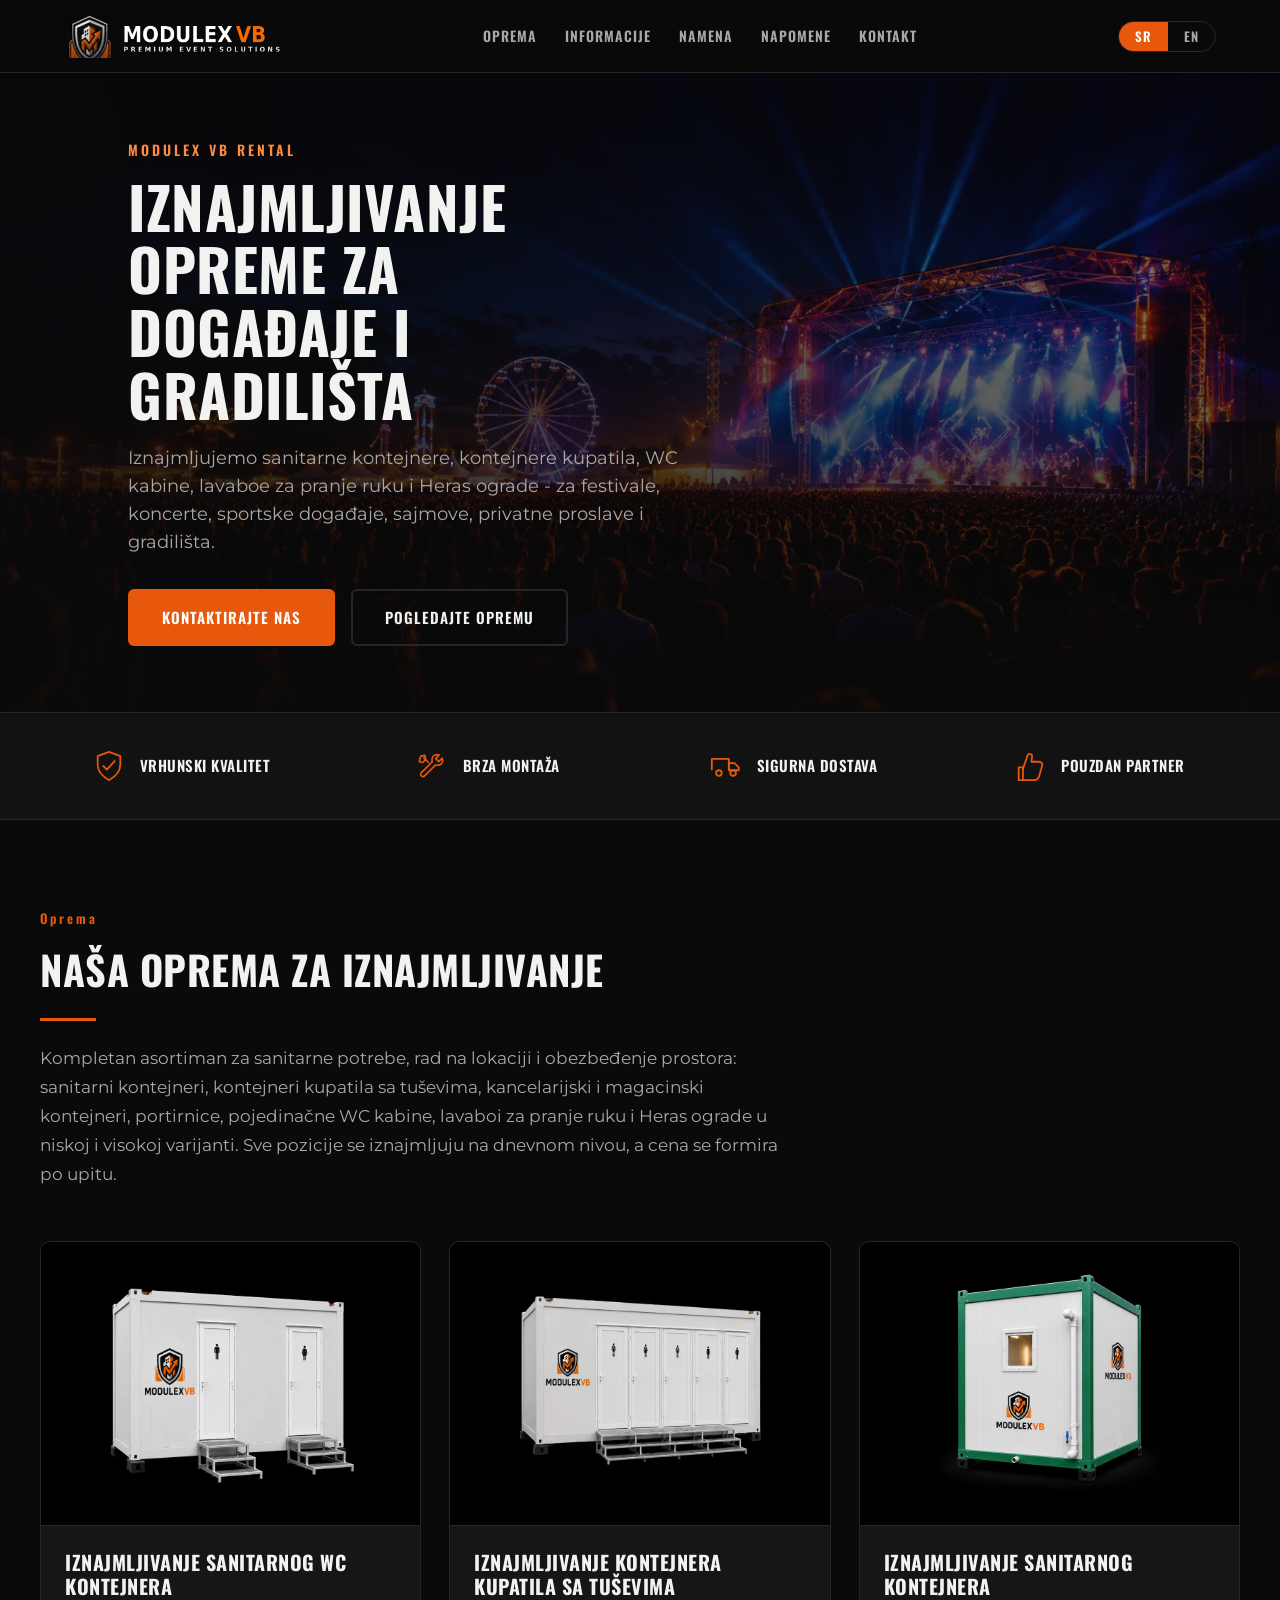
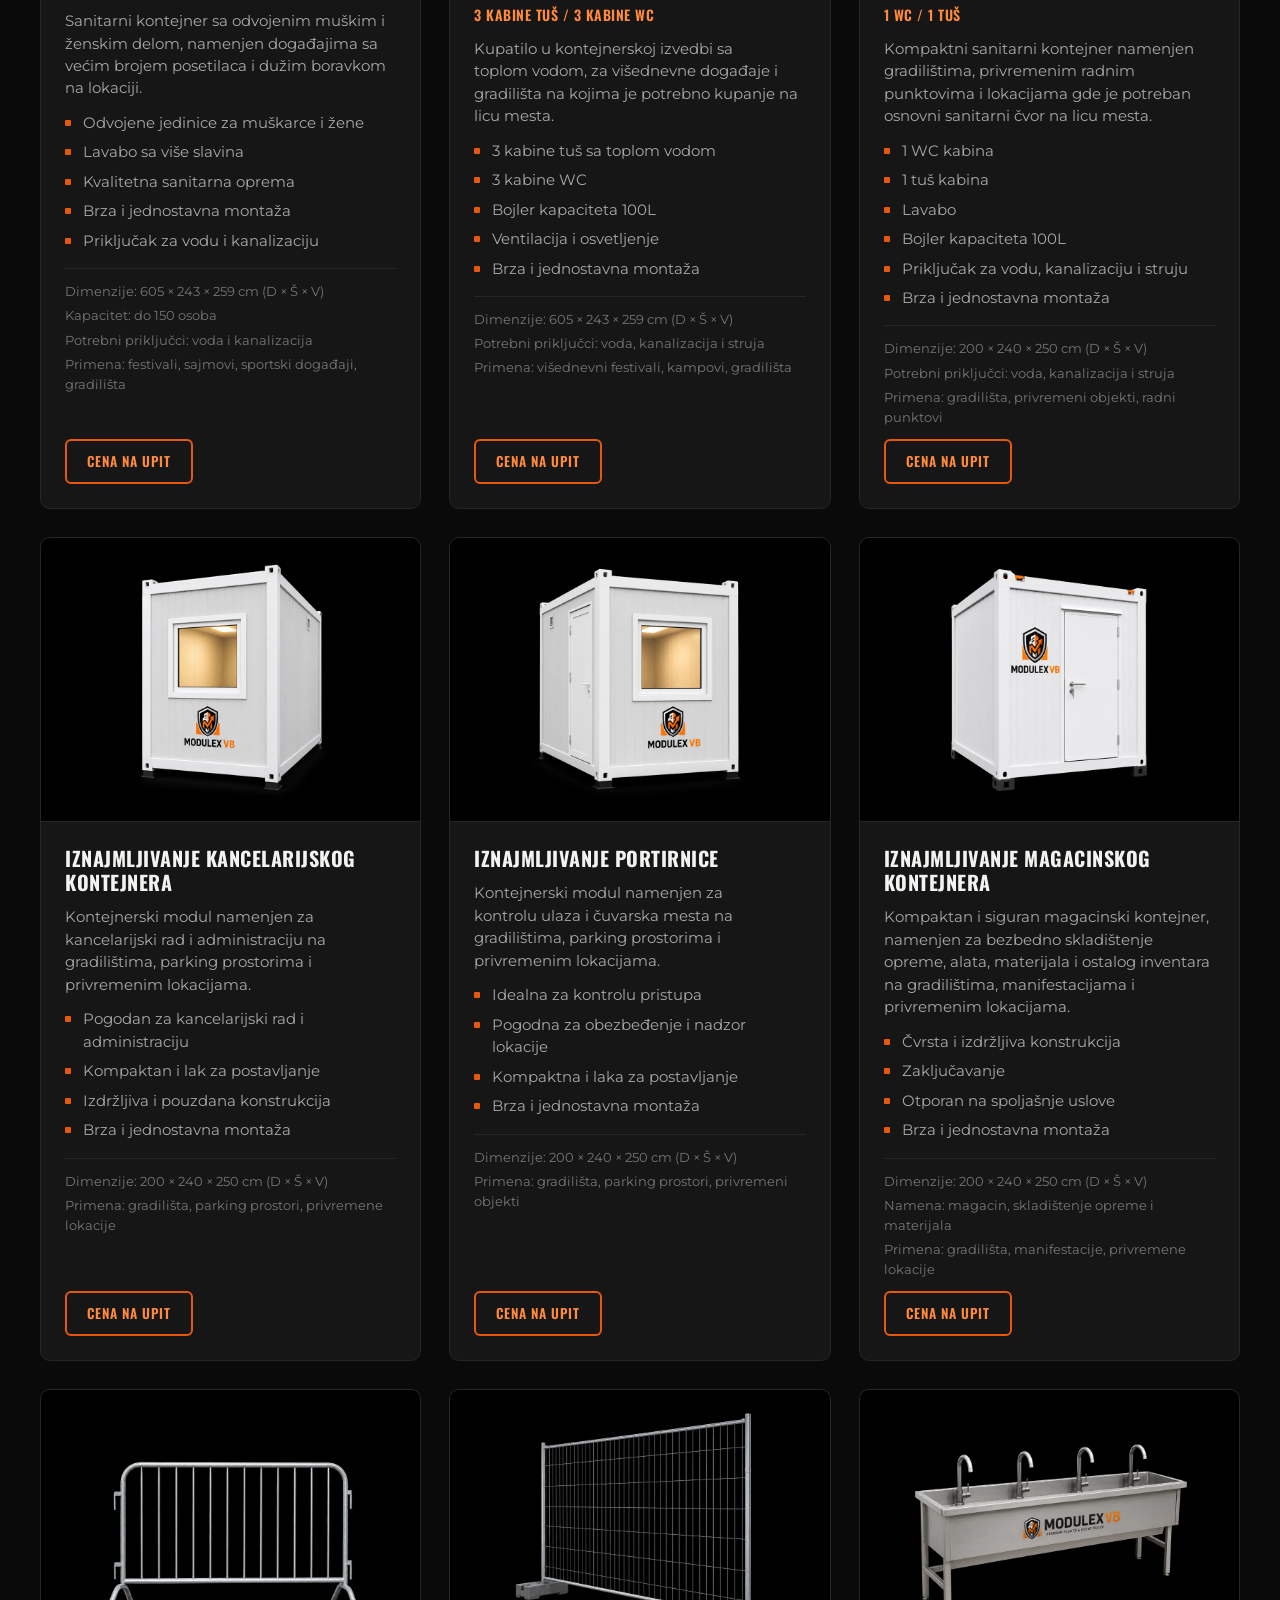
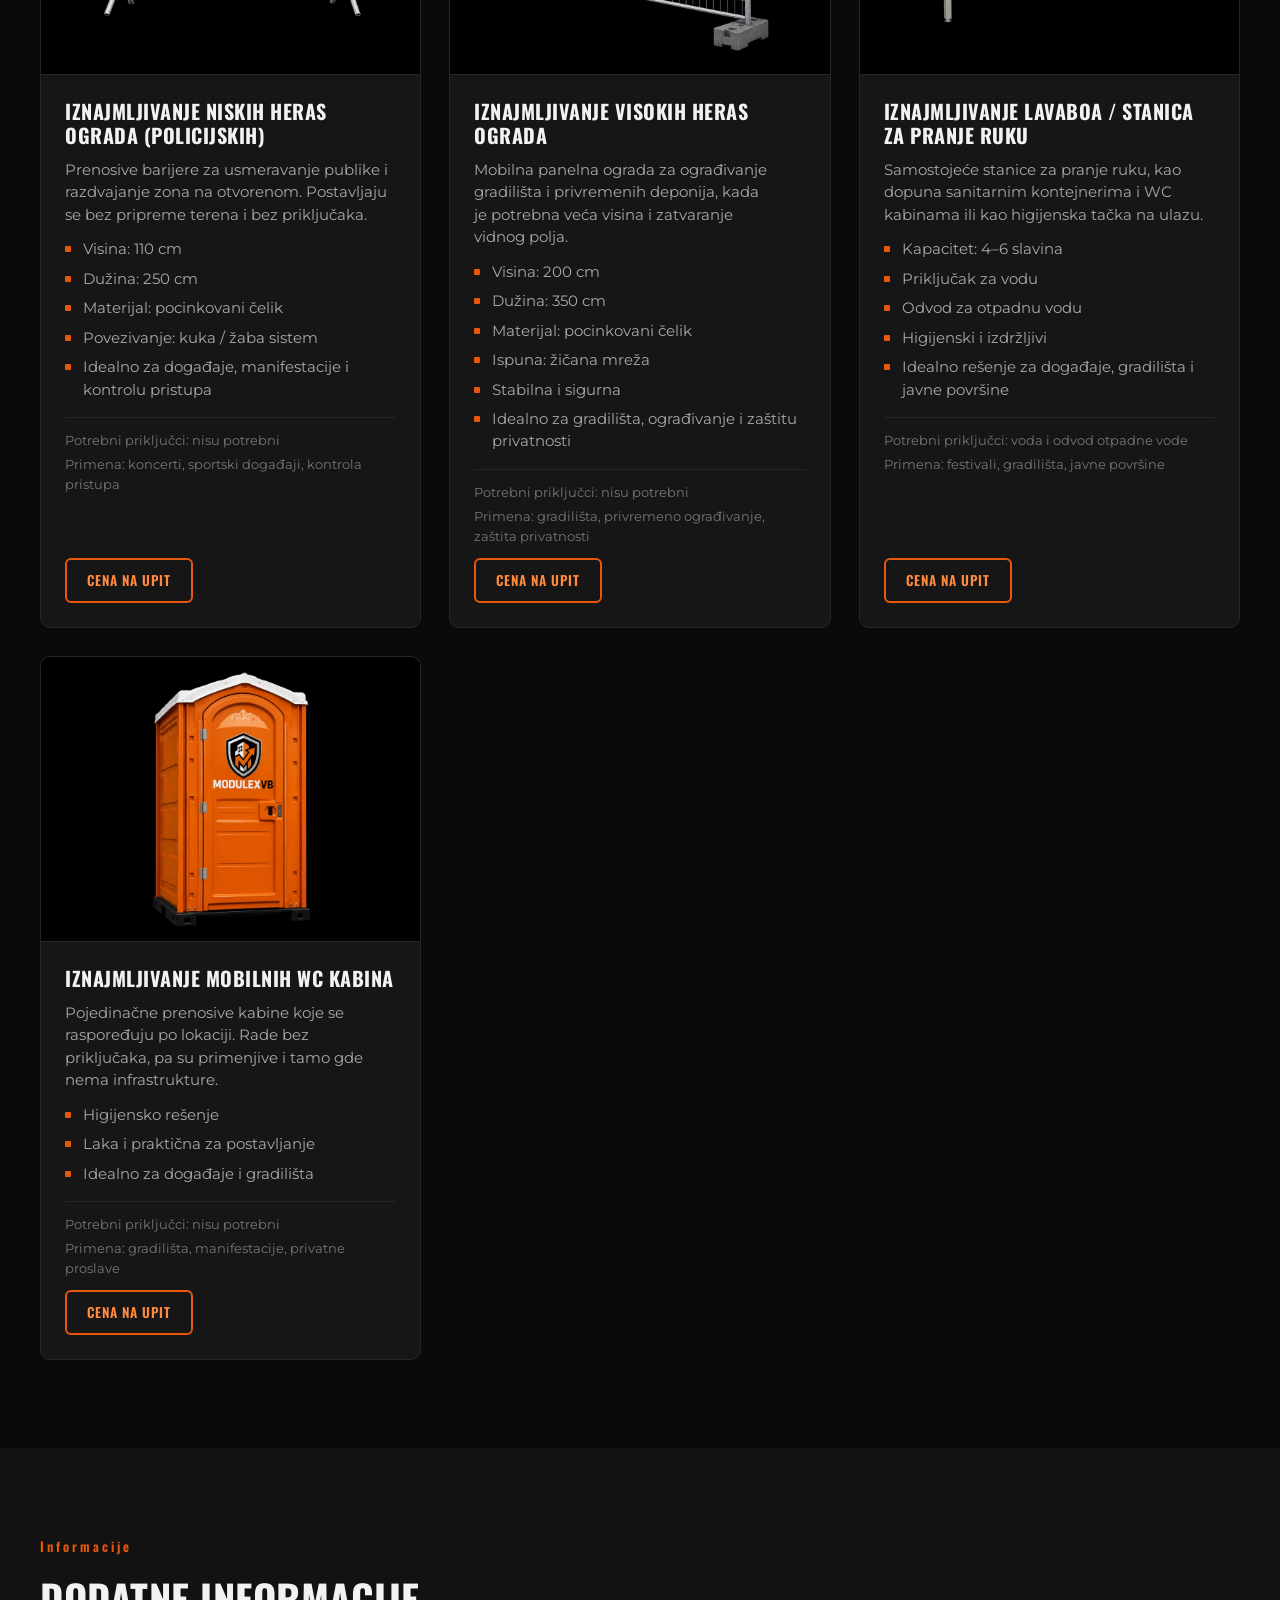
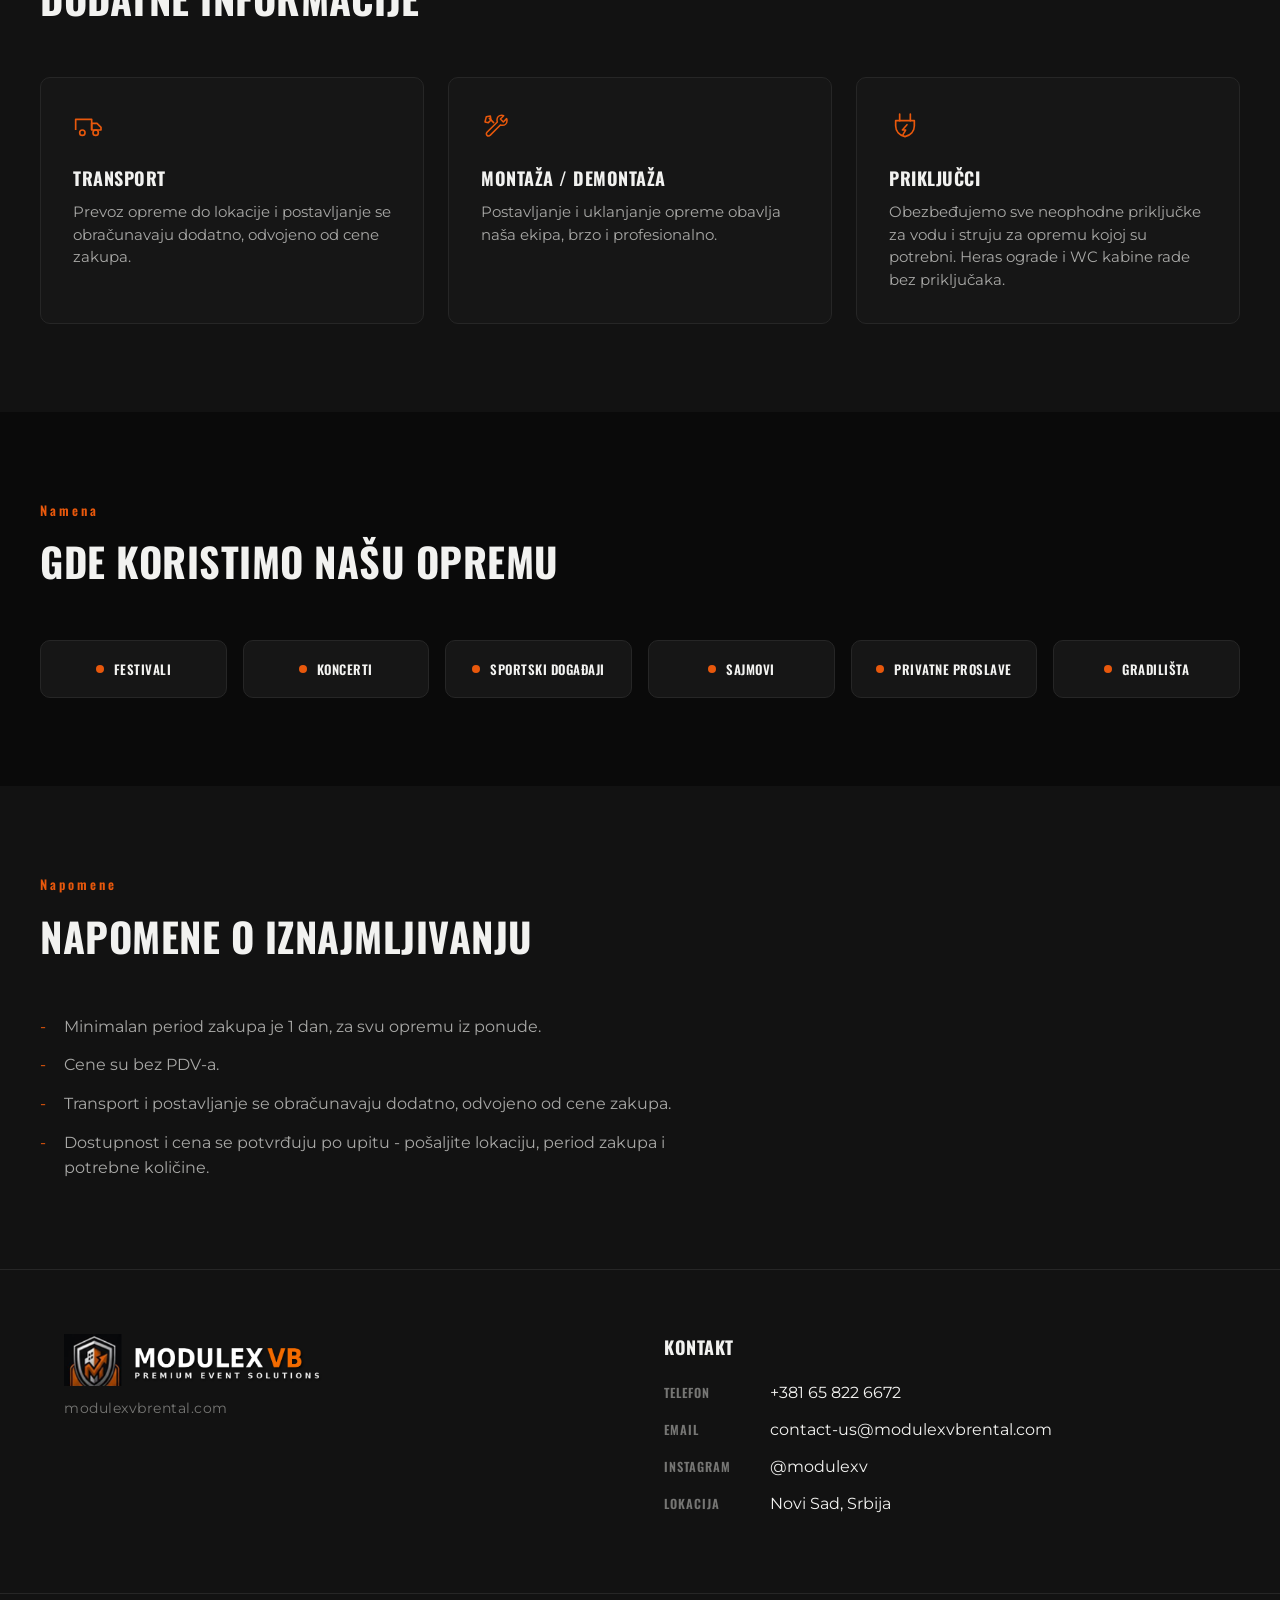
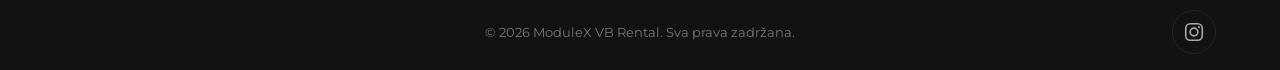
==== commit ad4adac7: "Add files via upload" ====
--- a/index.html
+++ b/index.html
@@ -44,6 +44,9 @@
   "url": "https://modulexvbrental.com/",
   "logo": "https://modulexvbrental.com/assets/logo.png",
   "image": "https://modulexvbrental.com/assets/hero-event.jpg",
+  "sameAs": [
+    "https://www.instagram.com/modulexv/"
+  ],
   "description": "Iznajmljivanje sanitarnih, kancelarijskih i magacinskih kontejnera, portirnica, kontejnera kupatila, WC kabina, lavaboa za pranje ruku i Heras ograda za događaje i gradilišta.",
   "email": "contact-us@modulexvbrental.com",
   "telephone": "+381658226672",
@@ -664,6 +667,10 @@
         <a href="mailto:contact-us@modulexvbrental.com">contact-us@modulexvbrental.com</a>
       </div>
       <div class="contact-row">
+        <span class="contact-label">Instagram</span>
+        <a href="https://www.instagram.com/modulexv/" target="_blank" rel="noopener">@modulexv</a>
+      </div>
+      <div class="contact-row">
         <span class="contact-label">Lokacija</span>
         <span>Novi Sad, Srbija</span>
       </div>
@@ -671,6 +678,9 @@
   </div>
   <div class="footer-bottom">
     <p>&copy; 2026 ModuleX VB Rental. Sva prava zadržana.</p>
+    <div class="footer-social">
+      <a href="https://www.instagram.com/modulexv/" class="social-link" target="_blank" rel="noopener" aria-label="ModuleX VB na Instagramu"><svg viewBox="0 0 24 24" class="social-icon" aria-hidden="true"><rect x="3" y="3" width="18" height="18" rx="5" fill="none" stroke="currentColor" stroke-width="1.8"/><circle cx="12" cy="12" r="4.2" fill="none" stroke="currentColor" stroke-width="1.8"/><circle cx="17.4" cy="6.6" r="1.2" fill="currentColor"/></svg></a>
+    </div>
   </div>
 </footer>
 
--- a/styles.css
+++ b/styles.css
@@ -363,6 +363,8 @@
   display: flex;
   flex-direction: column;
   transition: border-color 0.25s ease, box-shadow 0.25s ease, transform 0.25s ease;
+  /* keep a linked product (e.g. /#portirnica) clear of the sticky header */
+  scroll-margin-top: 96px;
 }
 
 .product-card:hover{
@@ -568,6 +570,28 @@
 .footer-logo{ height: 52px; width: auto; margin-bottom: 12px; }
 .footer-domain{ color: var(--text-faint); font-size: 14px; letter-spacing: 0.5px; }
 
+.footer-social{ display: flex; gap: 12px; }
+
+.social-link{
+  display: inline-flex;
+  align-items: center;
+  justify-content: center;
+  width: 44px;
+  height: 44px;
+  border: 1px solid var(--panel-border);
+  border-radius: 50%;
+  color: var(--text-dim);
+  transition: color 0.2s ease, border-color 0.2s ease, box-shadow 0.2s ease;
+}
+
+.social-link:hover{
+  color: var(--orange-light);
+  border-color: var(--orange);
+  box-shadow: var(--glow-hover);
+}
+
+.social-icon{ width: 22px; height: 22px; }
+
 .footer-contact h3{ font-size: 18px; margin-bottom: 20px; }
 
 .contact-row{
@@ -595,9 +619,17 @@
 
 .footer-bottom{
   border-block-start: 1px solid var(--panel-border);
-  padding: 20px 24px;
+  /* side padding lines the icon up with the content edge above */
+  padding: 16px max(24px, calc((100% - var(--container)) / 2 + 24px));
+  display: grid;
+  grid-template-columns: 1fr auto 1fr;
+  align-items: center;
+  gap: 16px;
   text-align: center;
 }
+
+.footer-bottom p{ grid-column: 2; }
+.footer-bottom .footer-social{ grid-column: 3; justify-self: end; }
 
 .footer-bottom p{
   margin: 0;
@@ -660,6 +692,10 @@
   }
 
   .contact-label{ margin-bottom: 2px; }
+
+  .footer-bottom{ grid-template-columns: 1fr auto; text-align: start; }
+  .footer-bottom p{ grid-column: 1; }
+  .footer-bottom .footer-social{ grid-column: 2; }
 }
 
 @media (max-width: 420px){
